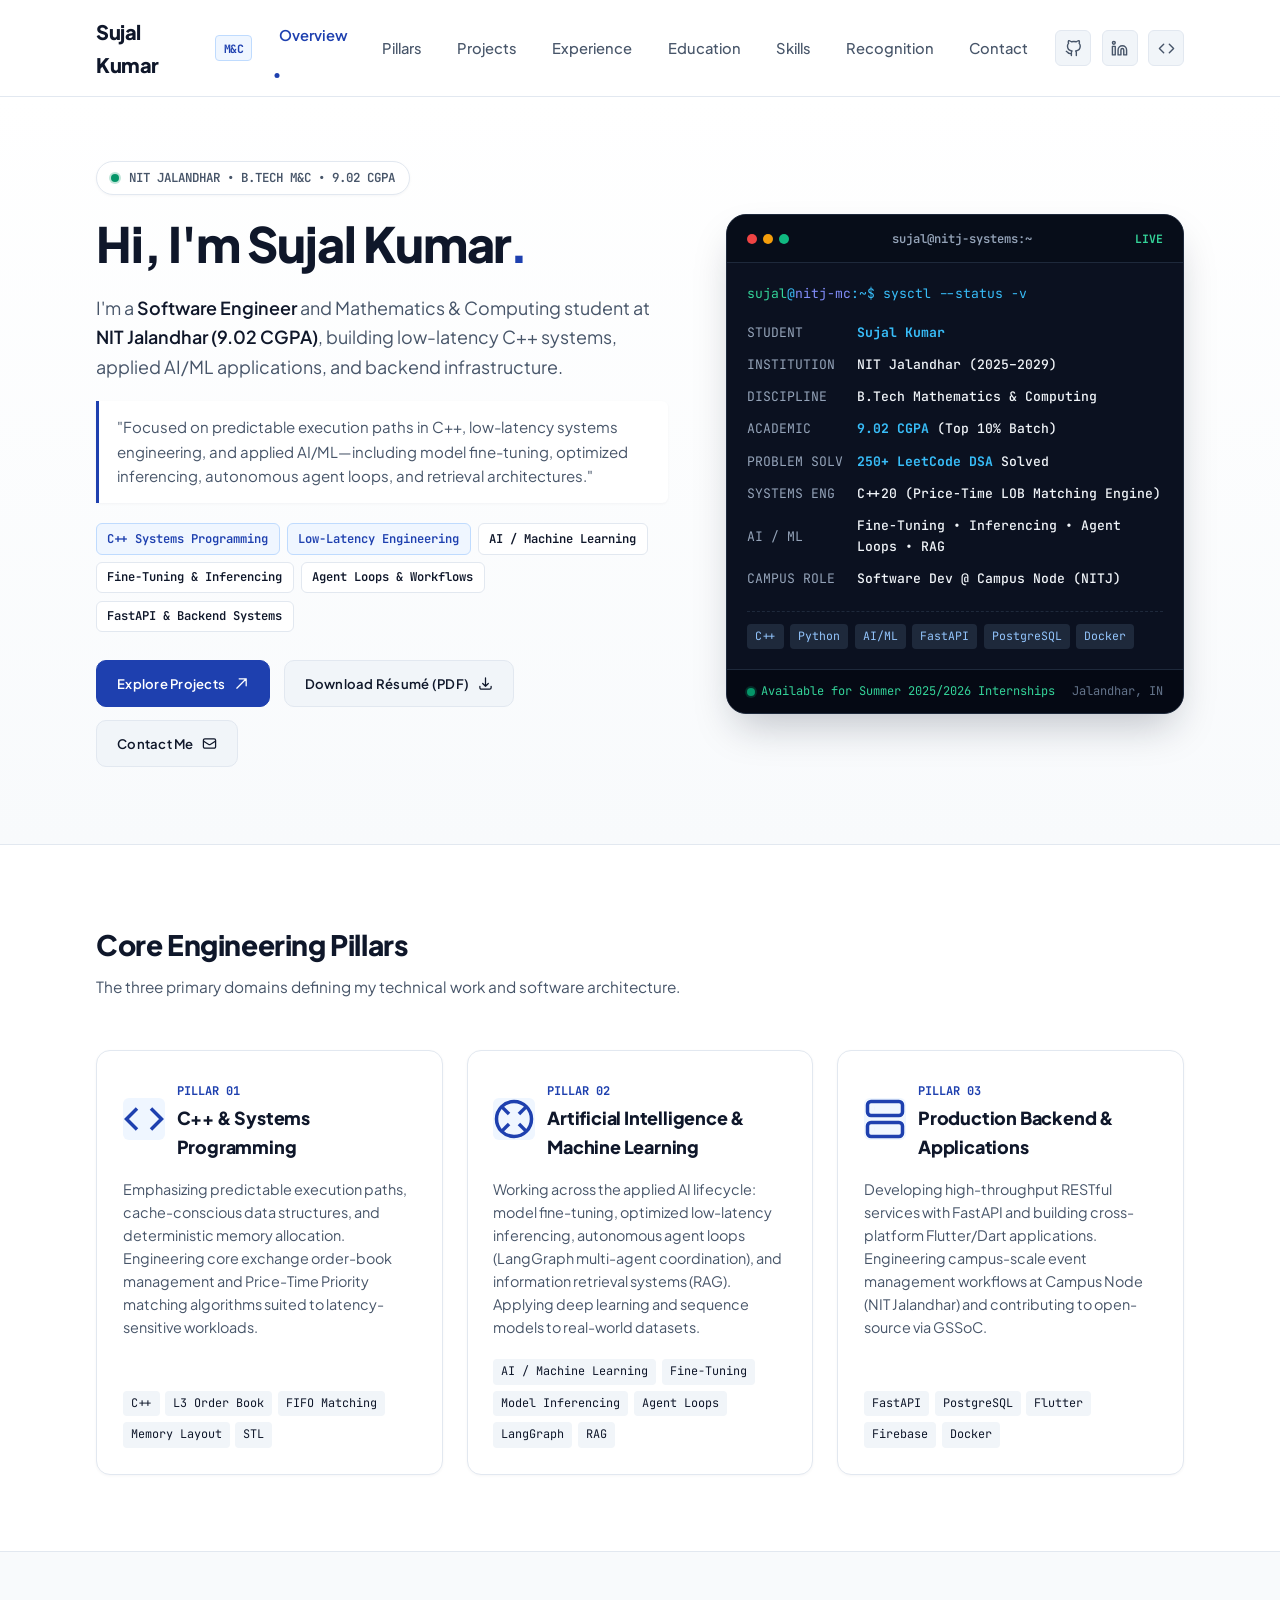
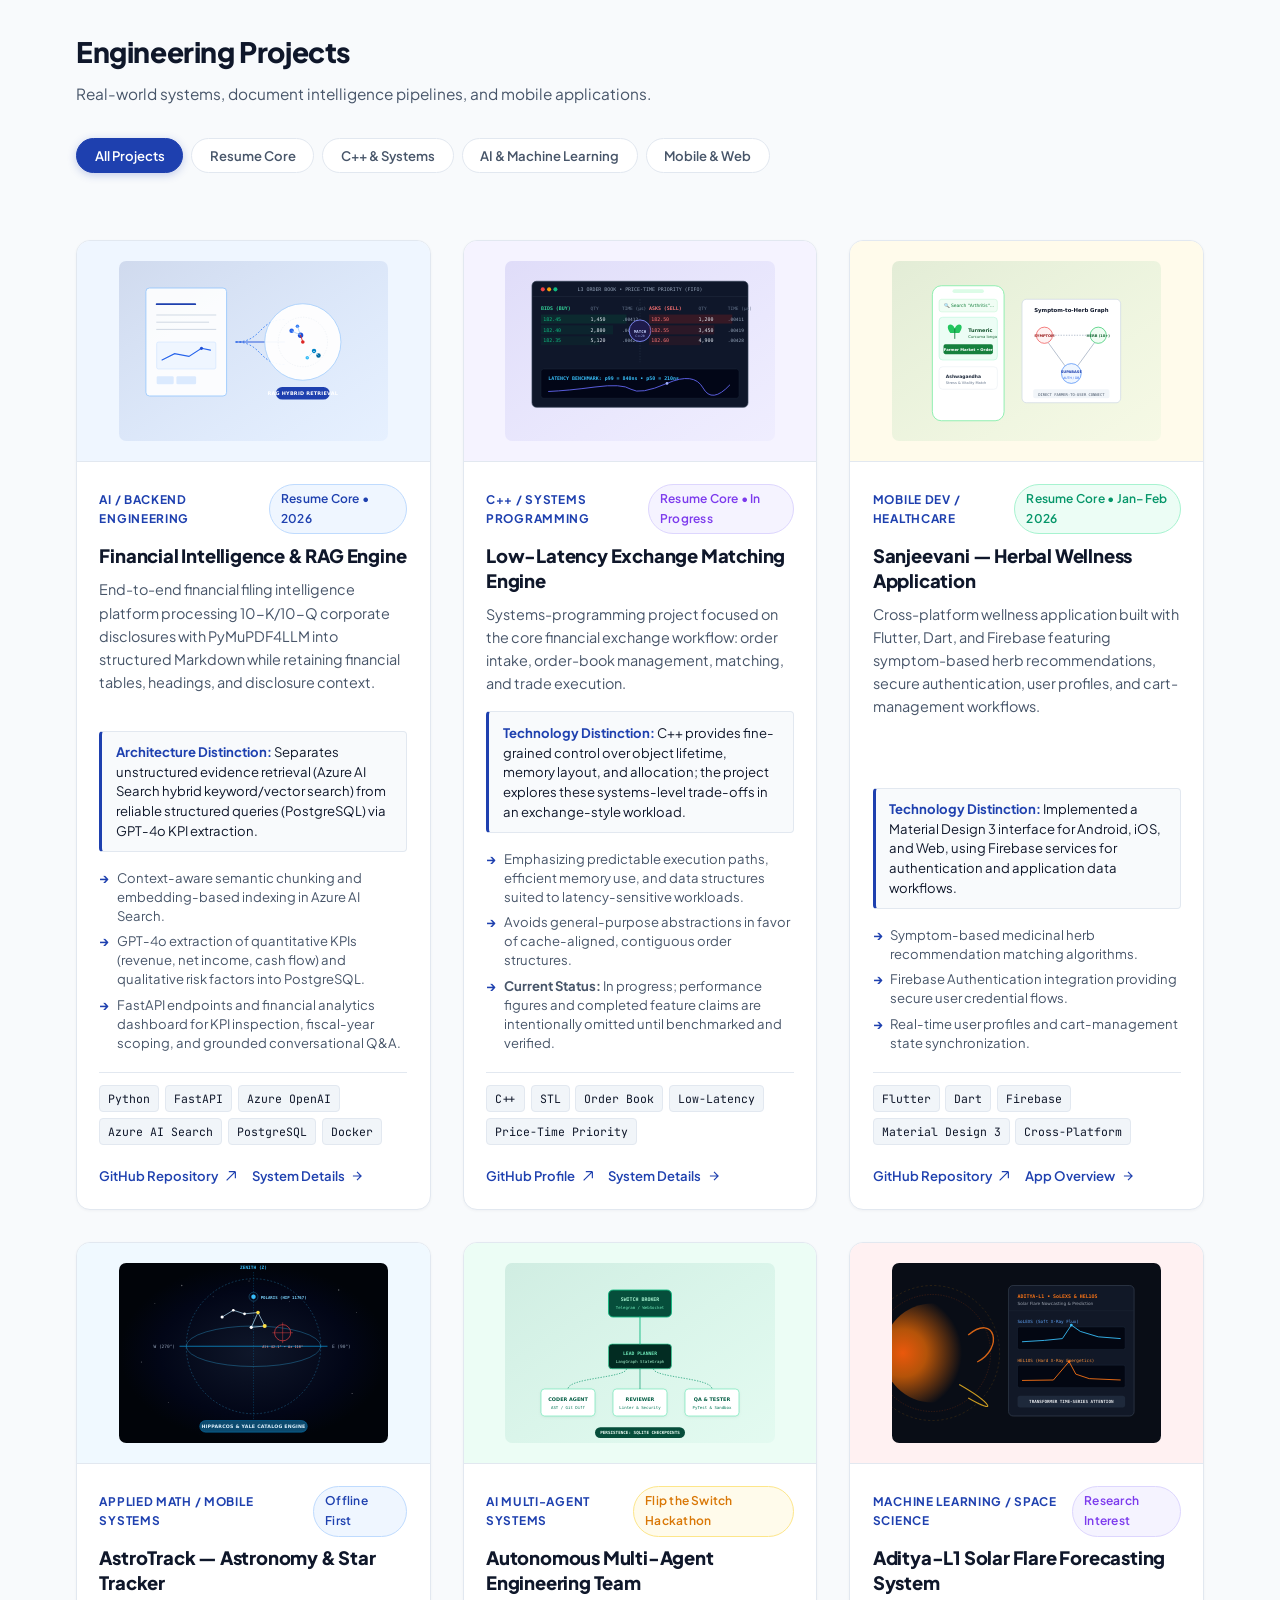
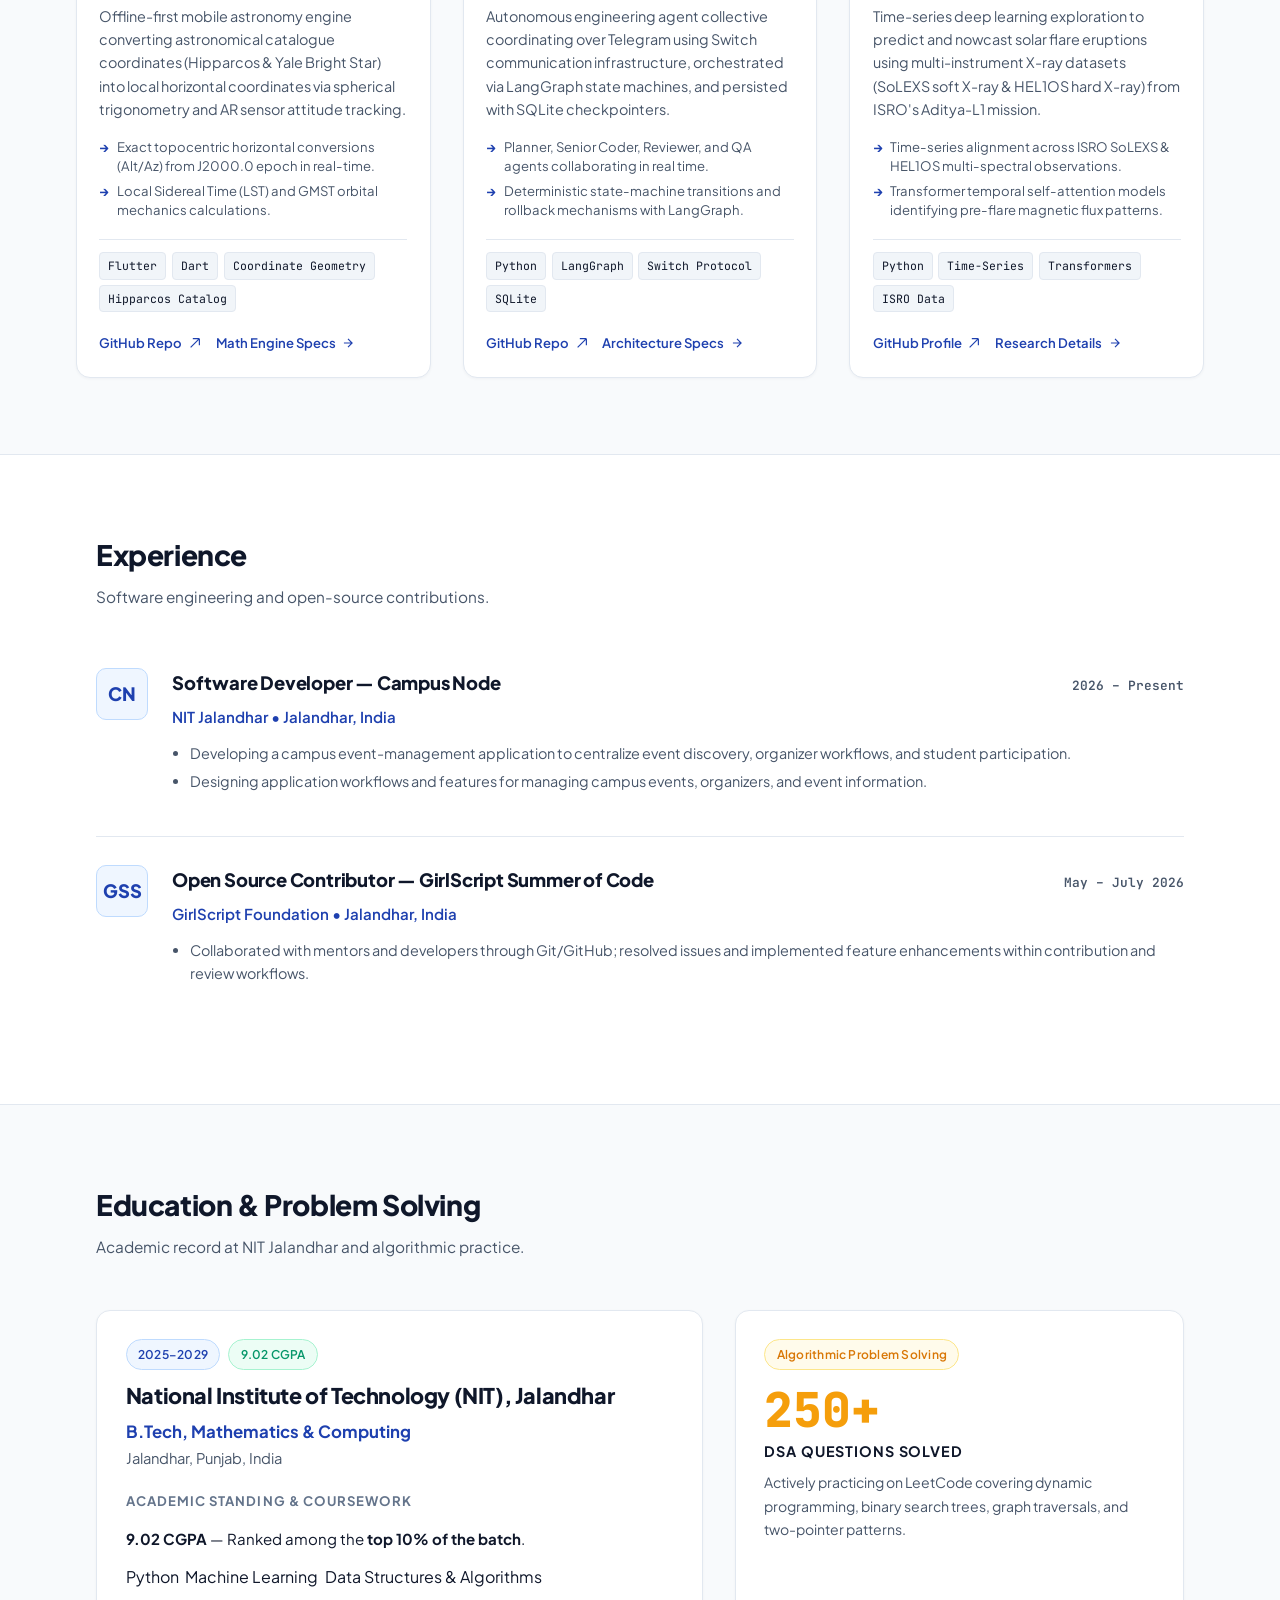
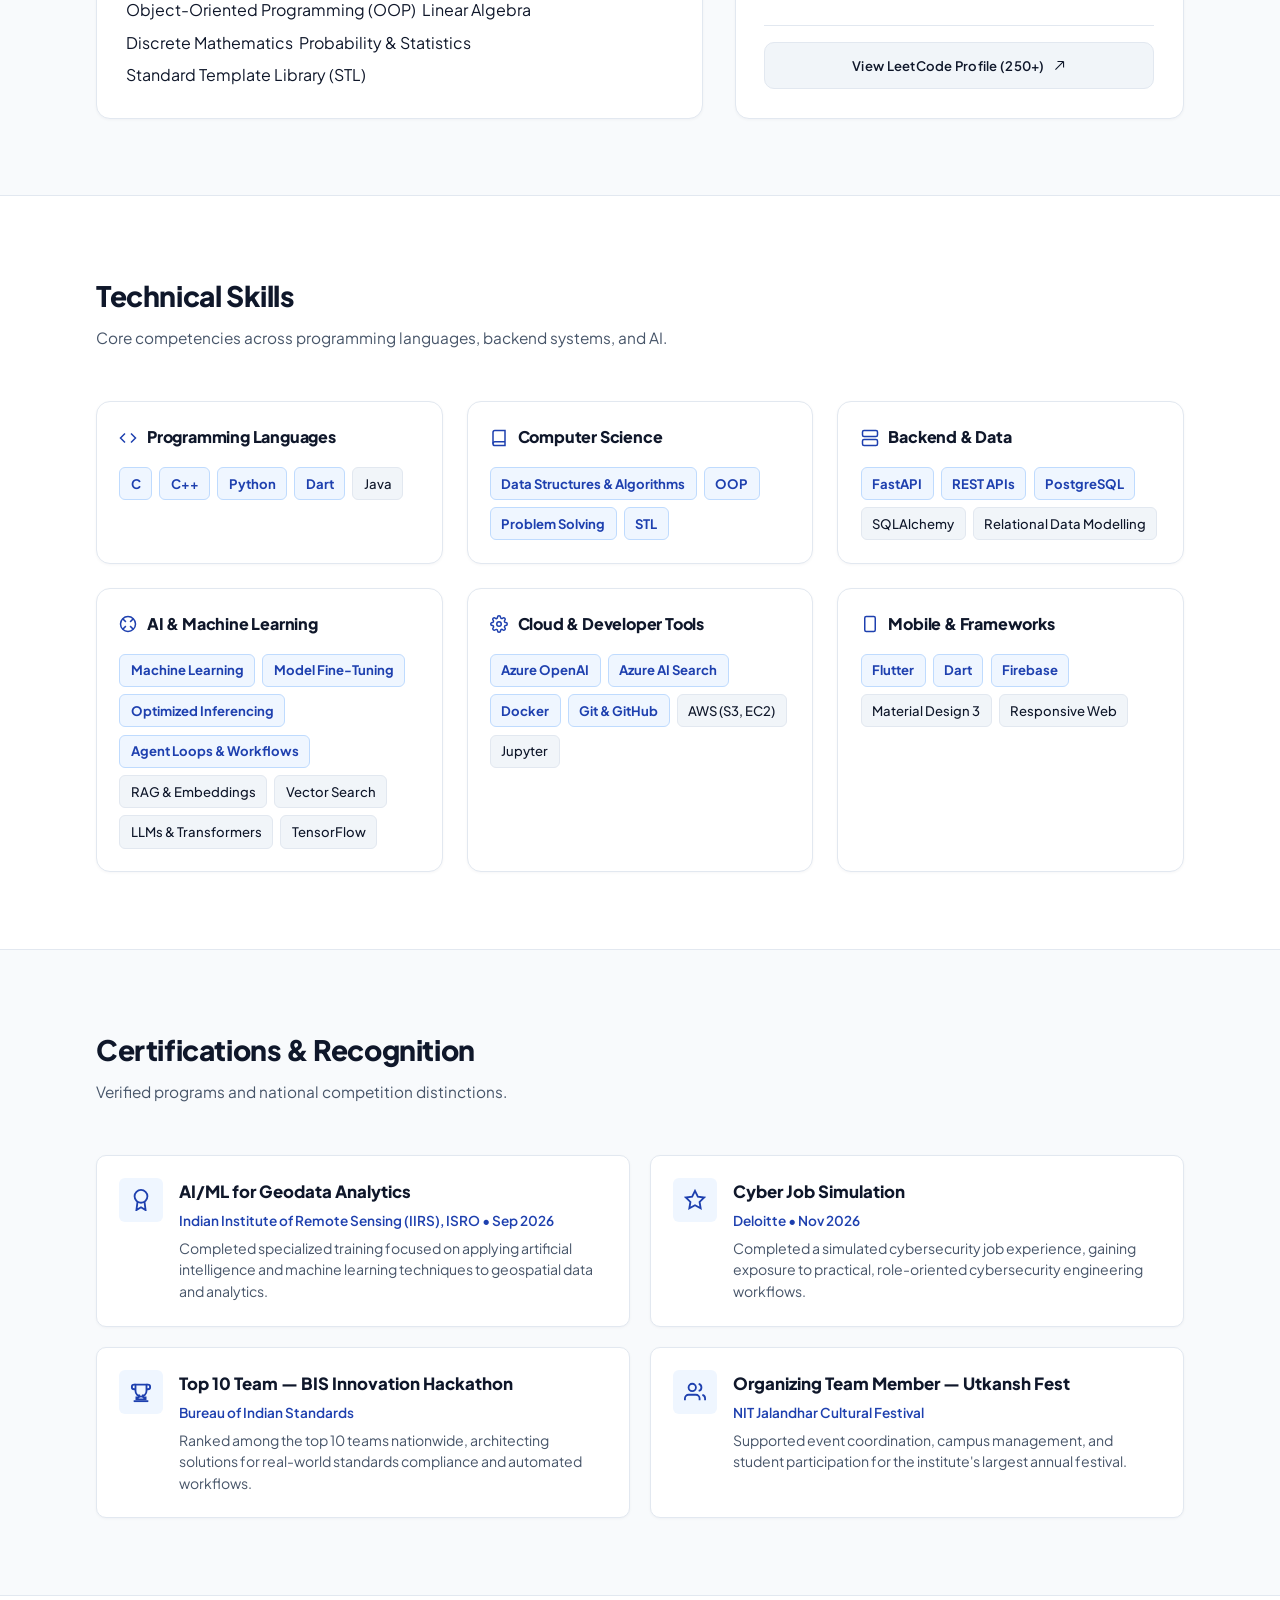
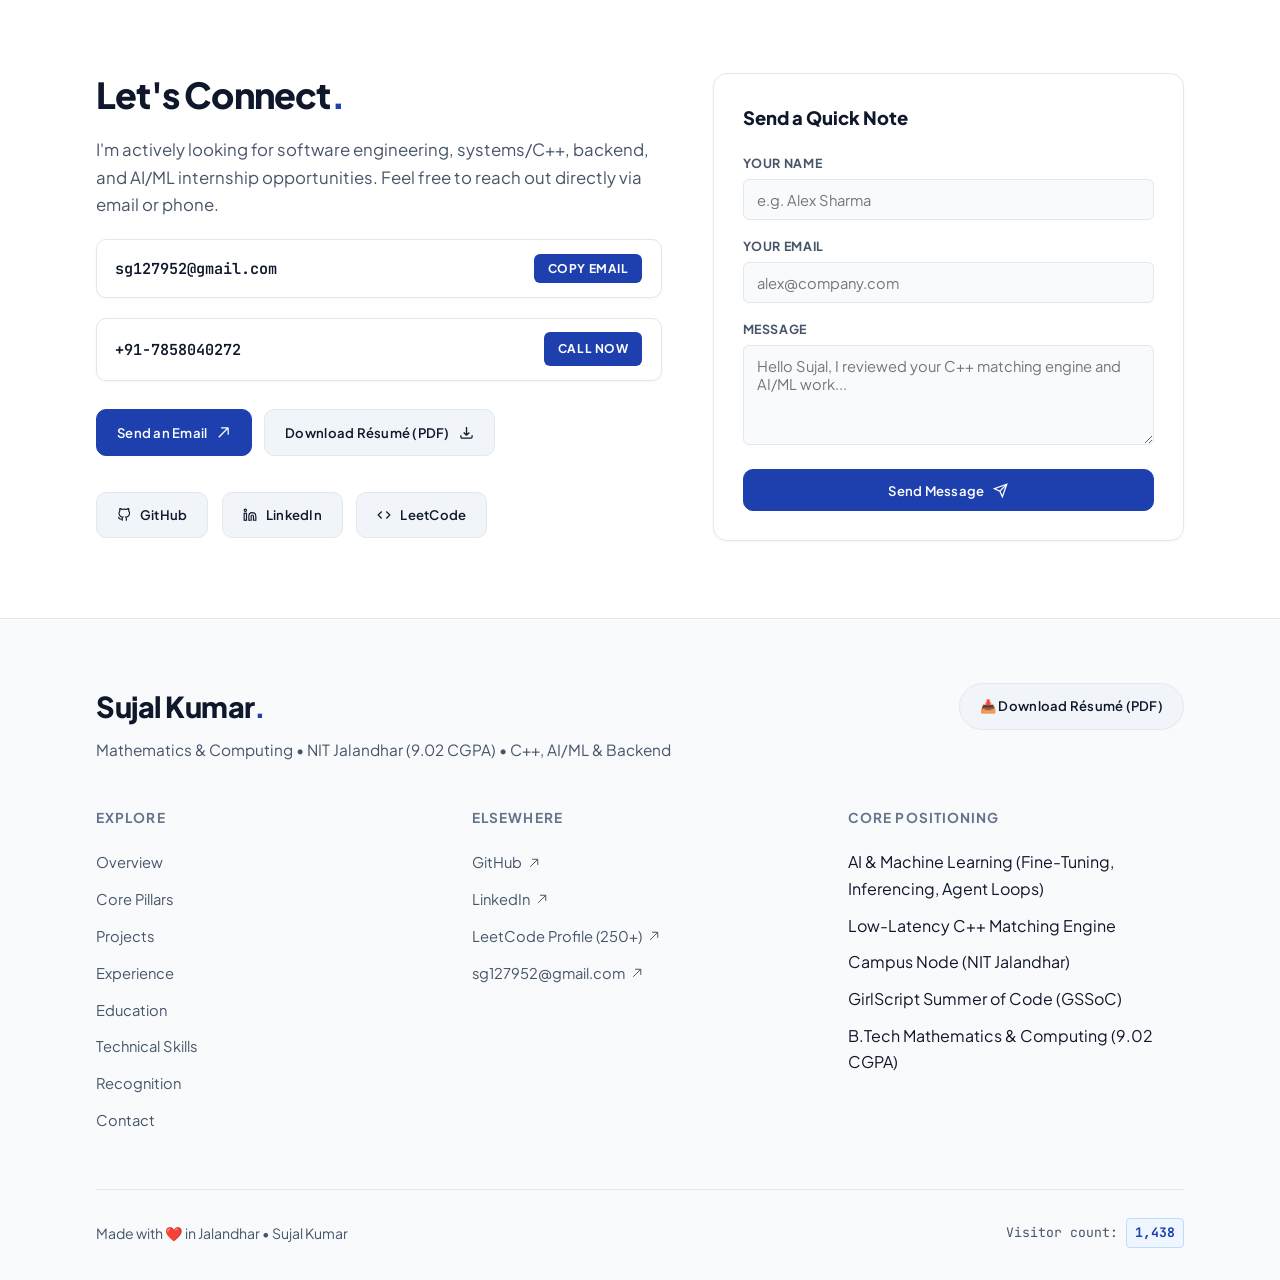
==== index.html @ 3eaeb400 "refactor: broaden AI/ML positioning to emphasize fine-tuning, inferencing, and agent loops" ====
<!DOCTYPE html>
<html lang="en">
<head>
  <meta charset="UTF-8">
  <meta name="viewport" content="width=device-width, initial-scale=1.0, maximum-scale=5.0">
  <title>Sujal Kumar — Software Engineer &amp; Systems Builder</title>
  <meta name="description" content="Sujal Kumar is a Mathematics &amp; Computing undergraduate at NIT Jalandhar (9.02 CGPA, top 10% batch) specializing in C++ Systems Programming, Low-Latency Architecture, and AI/ML (Fine-Tuning, Inferencing, Agent Loops).">
  <link rel="icon" type="image/svg+xml" href="assets/images/avatar.svg">
  
  <!-- OpenGraph -->
  <meta property="og:title" content="Sujal Kumar — Software Engineer &amp; Systems Builder">
  <meta property="og:description" content="Engineering high-performance systems, low-latency matching engines, and applied AI/ML applications. B.Tech M&amp;C at NIT Jalandhar (9.02 CGPA).">
  <meta property="og:type" content="website">
  
  <link rel="stylesheet" href="css/style.css">
</head>
<body>

  <!-- ========================================================================
       SITE HEADER & NAVIGATION (Exclusively Light Mode)
       ======================================================================== -->
  <header class="site-header">
    <div class="wrap site-nav">
      <a href="#home" class="nav-brand" aria-label="Sujal Kumar Home">
        Sujal Kumar<span class="brand-badge">M&amp;C</span>
      </a>

      <nav aria-label="Main Navigation">
        <ul class="nav-links">
          <li><a href="#home" class="active">Overview</a></li>
          <li><a href="#pillars">Pillars</a></li>
          <li><a href="#projects">Projects</a></li>
          <li><a href="#experience">Experience</a></li>
          <li><a href="#education">Education</a></li>
          <li><a href="#skills">Skills</a></li>
          <li><a href="#certifications">Recognition</a></li>
          <li><a href="#contact">Contact</a></li>
        </ul>
      </nav>

      <div class="nav-actions">
        <!-- Social Links -->
        <a href="https://github.com/Sujal01go" target="_blank" rel="noopener noreferrer" class="nav-social-link" title="GitHub Profile" aria-label="GitHub">
          <svg viewBox="0 0 24 24" fill="none" stroke="currentColor" stroke-width="2" stroke-linecap="round" stroke-linejoin="round">
            <path d="M9 19c-5 1.5-5-2.5-7-3m14 6v-3.87a3.37 3.37 0 0 0-.94-2.61c3.14-.35 6.44-1.54 6.44-7A5.44 5.44 0 0 0 20 4.77 5.07 5.07 0 0 0 19.91 1S18.73.65 16 2.48a13.38 13.38 0 0 0-7 0C6.27.65 5.09 1 5.09 1A5.07 5.07 0 0 0 5 4.77a5.44 5.44 0 0 0-1.5 3.78c0 5.42 3.3 6.61 6.44 7A3.37 3.37 0 0 0 9 18.13V22"></path>
          </svg>
        </a>
        <a href="https://www.linkedin.com/in/sujal-gupta-4198b9368/" target="_blank" rel="noopener noreferrer" class="nav-social-link" title="LinkedIn Profile" aria-label="LinkedIn">
          <svg viewBox="0 0 24 24" fill="none" stroke="currentColor" stroke-width="2" stroke-linecap="round" stroke-linejoin="round">
            <path d="M16 8a6 6 0 0 1 6 6v7h-4v-7a2 2 0 0 0-2-2 2 2 0 0 0-2 2v7h-4v-7a6 6 0 0 1 6-6z"></path>
            <rect x="2" y="9" width="4" height="12"></rect>
            <circle cx="4" cy="4" r="2"></circle>
          </svg>
        </a>
        <a href="https://leetcode.com/u/sujal01go/" target="_blank" rel="noopener noreferrer" class="nav-social-link" title="LeetCode Profile (250+ Solved)" aria-label="LeetCode">
          <svg viewBox="0 0 24 24" fill="none" stroke="currentColor" stroke-width="2" stroke-linecap="round" stroke-linejoin="round">
            <polyline points="16 18 22 12 16 6"></polyline>
            <polyline points="8 6 2 12 8 18"></polyline>
          </svg>
        </a>

        <!-- Mobile Menu Toggle Button -->
        <button id="mobileMenuToggle" class="mobile-menu-toggle" aria-label="Open Navigation Menu">
          <svg viewBox="0 0 24 24" fill="none" stroke="currentColor" stroke-width="2" stroke-linecap="round" stroke-linejoin="round">
            <line x1="3" y1="12" x2="21" y2="12"></line>
            <line x1="3" y1="6" x2="21" y2="6"></line>
            <line x1="3" y1="18" x2="21" y2="18"></line>
          </svg>
        </button>
      </div>
    </div>

    <!-- Mobile Drawer -->
    <div id="mobileNav" class="mobile-nav">
      <a href="#home">Overview</a>
      <a href="#pillars">Core Pillars</a>
      <a href="#projects">Projects</a>
      <a href="#experience">Experience</a>
      <a href="#education">Education</a>
      <a href="#skills">Technical Skills</a>
      <a href="#certifications">Recognition</a>
      <a href="#contact">Contact</a>
      <a href="assets/resume/Sujal_Kumar_Resume.pdf" download="Sujal_Kumar_Resume.pdf" style="color: var(--accent); font-weight: 700;">📥 Download Résumé (PDF)</a>
      <a href="assets/resume/resume.html" target="_blank">📄 View Web Résumé</a>
    </div>
  </header>

  <!-- ========================================================================
       HERO SECTION (Original & Distinctive for Sujal Kumar)
       ======================================================================== -->
  <section class="section hero" id="home">
    <div class="wrap hero-grid">
      <!-- Left Column: High-Impact Engineering Introduction -->
      <div class="hero-content">
        <div class="hero-status-bar">
          <span class="status-dot"></span>
          <span class="hero-status-text">NIT JALANDHAR • B.TECH M&amp;C • 9.02 CGPA</span>
        </div>

        <h1 class="hero-headline">
          Hi, I'm Sujal Kumar<span style="color: var(--accent);">.</span>
        </h1>
        
        <p class="hero-lead">
          I'm a <strong>Software Engineer</strong> and Mathematics &amp; Computing student at <strong>NIT Jalandhar (9.02 CGPA)</strong>, building low-latency C++ systems, applied AI/ML applications, and backend infrastructure.
        </p>

        <p class="hero-note">
          "Focused on predictable execution paths in C++, low-latency systems engineering, and applied AI/ML—including model fine-tuning, optimized inferencing, autonomous agent loops, and retrieval architectures."
        </p>

        <!-- Focus Tags -->
        <div class="hero-focus-tags">
          <span class="focus-chip highlight">C++ Systems Programming</span>
          <span class="focus-chip highlight">Low-Latency Engineering</span>
          <span class="focus-chip">AI / Machine Learning</span>
          <span class="focus-chip">Fine-Tuning &amp; Inferencing</span>
          <span class="focus-chip">Agent Loops &amp; Workflows</span>
          <span class="focus-chip">FastAPI &amp; Backend Systems</span>
        </div>

        <!-- Action Buttons -->
        <div class="hero-actions">
          <a href="#projects" class="button button-primary">
            Explore Projects
            <svg xmlns="http://www.w3.org/2000/svg" class="arrow-out" fill="none" viewBox="0 0 24 24" stroke-width="2" stroke="currentColor">
              <path stroke-linecap="round" stroke-linejoin="round" d="m4.5 19.5 15-15m0 0H8.25m11.25 0v11.25"></path>
            </svg>
          </a>
          <a href="assets/resume/Sujal_Kumar_Resume.pdf" download="Sujal_Kumar_Resume.pdf" class="button">
            Download Résumé (PDF)
            <svg xmlns="http://www.w3.org/2000/svg" fill="none" viewBox="0 0 24 24" stroke-width="2" stroke="currentColor">
              <path stroke-linecap="round" stroke-linejoin="round" d="M3 16.5v2.25A2.25 2.25 0 0 0 5.25 21h13.5A2.25 2.25 0 0 0 21 18.75V16.5M16.5 12 12 16.5m0 0L7.5 12m4.5 4.5V3" />
            </svg>
          </a>
          <a href="#contact" class="button">
            Contact Me
            <svg xmlns="http://www.w3.org/2000/svg" fill="none" viewBox="0 0 24 24" stroke-width="2" stroke="currentColor">
              <path stroke-linecap="round" stroke-linejoin="round" d="M21.75 6.75v10.5a2.25 2.25 0 0 1-2.25 2.25h-15a2.25 2.25 0 0 1-2.25-2.25V6.75m19.5 0A2.25 2.25 0 0 0 19.5 4.5h-15a2.25 2.25 0 0 0-2.25 2.25m19.5 0v.243a2.25 2.25 0 0 1-1.07 1.916l-7.5 4.615a2.25 2.25 0 0 1-2.36 0L3.32 8.91a2.25 2.25 0 0 1-1.07-1.916V6.75" />
            </svg>
          </a>
        </div>
      </div>

      <!-- Right Column: Interactive Systems & Architecture Console -->
      <div class="systems-console">
        <div class="console-header">
          <div class="console-window-dots">
            <span class="dot-red"></span>
            <span class="dot-yellow"></span>
            <span class="dot-green"></span>
          </div>
          <span class="console-title">sujal@nitj-systems:~</span>
          <span style="font-size: 0.72rem; color: #34d399; font-weight: 700;">LIVE</span>
        </div>

        <div class="console-body">
          <div class="console-prompt-line">
            <span class="user">sujal</span>@<span class="path">nitj-mc</span>:~$ sysctl --status -v
          </div>

          <table class="console-table">
            <tr>
              <td class="key">STUDENT</td>
              <td class="val"><strong>Sujal Kumar</strong></td>
            </tr>
            <tr>
              <td class="key">INSTITUTION</td>
              <td class="val">NIT Jalandhar (2025–2029)</td>
            </tr>
            <tr>
              <td class="key">DISCIPLINE</td>
              <td class="val">B.Tech Mathematics &amp; Computing</td>
            </tr>
            <tr>
              <td class="key">ACADEMIC</td>
              <td class="val"><strong>9.02 CGPA</strong> (Top 10% Batch)</td>
            </tr>
            <tr>
              <td class="key">PROBLEM SOLV</td>
              <td class="val"><strong>250+ LeetCode DSA</strong> Solved</td>
            </tr>
            <tr>
              <td class="key">SYSTEMS ENG</td>
              <td class="val">C++20 (Price-Time LOB Matching Engine)</td>
            </tr>
            <tr>
              <td class="key">AI / ML</td>
              <td class="val">Fine-Tuning • Inferencing • Agent Loops • RAG</td>
            </tr>
            <tr>
              <td class="key">CAMPUS ROLE</td>
              <td class="val">Software Dev @ Campus Node (NITJ)</td>
            </tr>
          </table>

          <div class="console-pills-row">
            <span class="console-pill">C++</span>
            <span class="console-pill">Python</span>
            <span class="console-pill">AI/ML</span>
            <span class="console-pill">FastAPI</span>
            <span class="console-pill">PostgreSQL</span>
            <span class="console-pill">Docker</span>
          </div>
        </div>

        <div class="console-telemetry-bar">
          <span class="active-node">
            <span class="status-dot"></span> Available for Summer 2025/2026 Internships
          </span>
          <span>Jalandhar, IN</span>
        </div>
      </div>
    </div>
  </section>

  <!-- ========================================================================
       THREE CORE PILLARS SECTION (Distinctive Engineering Architecture)
       ======================================================================== -->
  <section class="section" id="pillars">
    <div class="wrap">
      <div class="section-header">
        <div>
          <h2 class="section-title">Core Engineering Pillars</h2>
          <p class="section-subtitle">The three primary domains defining my technical work and software architecture.</p>
        </div>
      </div>

      <div class="pillars-grid">
        
        <!-- Pillar 1: Systems & C++ -->
        <div class="pillar-card">
          <div class="pillar-header">
            <div class="pillar-icon-box">
              <svg viewBox="0 0 24 24" fill="none" stroke="currentColor" stroke-width="2"><polyline points="16 18 22 12 16 6"></polyline><polyline points="8 6 2 12 8 18"></polyline></svg>
            </div>
            <div>
              <span class="pillar-num">PILLAR 01</span>
              <h3 class="pillar-title">C++ &amp; Systems Programming</h3>
            </div>
          </div>
          <p class="pillar-desc">
            Emphasizing predictable execution paths, cache-conscious data structures, and deterministic memory allocation. Engineering core exchange order-book management and Price-Time Priority matching algorithms suited to latency-sensitive workloads.
          </p>
          <div class="pillar-tags">
            <span class="pillar-tag">C++</span>
            <span class="pillar-tag">L3 Order Book</span>
            <span class="pillar-tag">FIFO Matching</span>
            <span class="pillar-tag">Memory Layout</span>
            <span class="pillar-tag">STL</span>
          </div>
        </div>

        <!-- Pillar 2: AI & Machine Learning -->
        <div class="pillar-card">
          <div class="pillar-header">
            <div class="pillar-icon-box">
              <svg viewBox="0 0 24 24" fill="none" stroke="currentColor" stroke-width="2"><circle cx="12" cy="12" r="10"></circle><path d="m4.93 4.93 4.24 4.24"></path><path d="m14.83 9.17 4.24-4.24"></path><path d="m14.83 14.83 4.24 4.24"></path><path d="m9.17 14.83-4.24 4.24"></path></svg>
            </div>
            <div>
              <span class="pillar-num">PILLAR 02</span>
              <h3 class="pillar-title">Artificial Intelligence &amp; Machine Learning</h3>
            </div>
          </div>
          <p class="pillar-desc">
            Working across the applied AI lifecycle: model fine-tuning, optimized low-latency inferencing, autonomous agent loops (LangGraph multi-agent coordination), and information retrieval systems (RAG). Applying deep learning and sequence models to real-world datasets.
          </p>
          <div class="pillar-tags">
            <span class="pillar-tag">AI / Machine Learning</span>
            <span class="pillar-tag">Fine-Tuning</span>
            <span class="pillar-tag">Model Inferencing</span>
            <span class="pillar-tag">Agent Loops</span>
            <span class="pillar-tag">LangGraph</span>
            <span class="pillar-tag">RAG</span>
          </div>
        </div>

        <!-- Pillar 3: Backend & Full Stack -->
        <div class="pillar-card">
          <div class="pillar-header">
            <div class="pillar-icon-box">
              <svg viewBox="0 0 24 24" fill="none" stroke="currentColor" stroke-width="2"><rect x="2" y="2" width="20" height="8" rx="2" ry="2"></rect><rect x="2" y="14" width="20" height="8" rx="2" ry="2"></rect><line x1="6" y1="6" x2="6.01" y2="6"></line><line x1="6" y1="18" x2="6.01" y2="18"></line></svg>
            </div>
            <div>
              <span class="pillar-num">PILLAR 03</span>
              <h3 class="pillar-title">Production Backend &amp; Applications</h3>
            </div>
          </div>
          <p class="pillar-desc">
            Developing high-throughput RESTful services with FastAPI and building cross-platform Flutter/Dart applications. Engineering campus-scale event management workflows at Campus Node (NIT Jalandhar) and contributing to open-source via GSSoC.
          </p>
          <div class="pillar-tags">
            <span class="pillar-tag">FastAPI</span>
            <span class="pillar-tag">PostgreSQL</span>
            <span class="pillar-tag">Flutter</span>
            <span class="pillar-tag">Firebase</span>
            <span class="pillar-tag">Docker</span>
          </div>
        </div>

      </div>
    </div>
  </section>

  <!-- ========================================================================
       PROJECTS SECTION (With Architecture Distinctions)
       ======================================================================== -->
  <section class="section section-soft" id="projects">
    <div class="wrap-wide">
      <div class="section-header">
        <div>
          <h2 class="section-title">Engineering Projects</h2>
          <p class="section-subtitle">Real-world systems, document intelligence pipelines, and mobile applications.</p>
        </div>

        <!-- Filter Tabs -->
        <div class="project-filters">
          <button class="filter-btn active" data-filter="all">All Projects</button>
          <button class="filter-btn" data-filter="resume">Resume Core</button>
          <button class="filter-btn" data-filter="systems">C++ &amp; Systems</button>
          <button class="filter-btn" data-filter="ai">AI &amp; Machine Learning</button>
          <button class="filter-btn" data-filter="mobile">Mobile &amp; Web</button>
        </div>
      </div>

      <div class="project-grid">
        
        <!-- PROJECT 01: Financial Intelligence & RAG Engine -->
        <article class="project-tile" data-category="resume ai">
          <a href="#" class="project-cover-link" data-project-trigger="investintel" aria-label="View Financial Intelligence & RAG Engine">
            <div class="project-cover blue">
              <img src="assets/images/project-investintel.svg" alt="Financial Intelligence & RAG Engine Architecture">
            </div>
          </a>
          <div class="project-copy">
            <div class="project-meta-top">
              <span class="project-category">AI / Backend Engineering</span>
              <span class="badge badge-blue">Resume Core • 2026</span>
            </div>
            <h3 class="project-title">
              <a href="#" data-project-trigger="investintel">Financial Intelligence &amp; RAG Engine</a>
            </h3>
            <p class="project-desc">
              End-to-end financial filing intelligence platform processing 10-K/10-Q corporate disclosures with PyMuPDF4LLM into structured Markdown while retaining financial tables, headings, and disclosure context.
            </p>

            <!-- Distinctive Architecture Box -->
            <div class="arch-distinction-box">
              <strong>Architecture Distinction:</strong> Separates unstructured evidence retrieval (Azure AI Search hybrid keyword/vector search) from reliable structured queries (PostgreSQL) via GPT-4o KPI extraction.
            </div>

            <ul class="project-highlights">
              <li>Context-aware semantic chunking and embedding-based indexing in Azure AI Search.</li>
              <li>GPT-4o extraction of quantitative KPIs (revenue, net income, cash flow) and qualitative risk factors into PostgreSQL.</li>
              <li>FastAPI endpoints and financial analytics dashboard for KPI inspection, fiscal-year scoping, and grounded conversational Q&amp;A.</li>
            </ul>
            <div class="project-tech-stack">
              <span class="tech-tag">Python</span>
              <span class="tech-tag">FastAPI</span>
              <span class="tech-tag">Azure OpenAI</span>
              <span class="tech-tag">Azure AI Search</span>
              <span class="tech-tag">PostgreSQL</span>
              <span class="tech-tag">Docker</span>
            </div>
            <div class="project-links">
              <a href="https://github.com/Sujal01go/AI-Invester-intelligence-platform" target="_blank" rel="noopener noreferrer" class="project-link-btn">
                GitHub Repository
                <svg viewBox="0 0 24 24" fill="none" stroke="currentColor" stroke-width="2"><path d="m4.5 19.5 15-15m0 0H8.25m11.25 0v11.25"></path></svg>
              </a>
              <a href="#" data-project-trigger="investintel" class="project-link-btn">
                System Details
                <svg viewBox="0 0 24 24" fill="none" stroke="currentColor" stroke-width="2"><path d="M5 12h14m-7-7 7 7-7 7"></path></svg>
              </a>
            </div>
          </div>
        </article>

        <!-- PROJECT 02: Low-Latency Exchange Matching Engine -->
        <article class="project-tile" data-category="resume systems">
          <a href="#" class="project-cover-link" data-project-trigger="matching_engine" aria-label="View Matching Engine">
            <div class="project-cover lavender">
              <img src="assets/images/project-matching-engine.svg" alt="Exchange Matching Engine L3 Order Book">
            </div>
          </a>
          <div class="project-copy">
            <div class="project-meta-top">
              <span class="project-category">C++ / Systems Programming</span>
              <span class="badge badge-purple">Resume Core • In Progress</span>
            </div>
            <h3 class="project-title">
              <a href="#" data-project-trigger="matching_engine">Low-Latency Exchange Matching Engine</a>
            </h3>
            <p class="project-desc">
              Systems-programming project focused on the core financial exchange workflow: order intake, order-book management, matching, and trade execution.
            </p>

            <!-- Distinctive Architecture Box -->
            <div class="arch-distinction-box">
              <strong>Technology Distinction:</strong> C++ provides fine-grained control over object lifetime, memory layout, and allocation; the project explores these systems-level trade-offs in an exchange-style workload.
            </div>

            <ul class="project-highlights">
              <li>Emphasizing predictable execution paths, efficient memory use, and data structures suited to latency-sensitive workloads.</li>
              <li>Avoids general-purpose abstractions in favor of cache-aligned, contiguous order structures.</li>
              <li><strong>Current Status:</strong> In progress; performance figures and completed feature claims are intentionally omitted until benchmarked and verified.</li>
            </ul>
            <div class="project-tech-stack">
              <span class="tech-tag">C++</span>
              <span class="tech-tag">STL</span>
              <span class="tech-tag">Order Book</span>
              <span class="tech-tag">Low-Latency</span>
              <span class="tech-tag">Price-Time Priority</span>
            </div>
            <div class="project-links">
              <a href="https://github.com/Sujal01go" target="_blank" rel="noopener noreferrer" class="project-link-btn">
                GitHub Profile
                <svg viewBox="0 0 24 24" fill="none" stroke="currentColor" stroke-width="2"><path d="m4.5 19.5 15-15m0 0H8.25m11.25 0v11.25"></path></svg>
              </a>
              <a href="#" data-project-trigger="matching_engine" class="project-link-btn">
                System Details
                <svg viewBox="0 0 24 24" fill="none" stroke="currentColor" stroke-width="2"><path d="M5 12h14m-7-7 7 7-7 7"></path></svg>
              </a>
            </div>
          </div>
        </article>

        <!-- PROJECT 03: Sanjeevani Herbal Wellness Application -->
        <article class="project-tile" data-category="resume mobile">
          <a href="#" class="project-cover-link" data-project-trigger="sanjeevani" aria-label="View Sanjeevani">
            <div class="project-cover sand">
              <img src="assets/images/project-sanjeevani.svg" alt="Sanjeevani Herbal Wellness Platform">
            </div>
          </a>
          <div class="project-copy">
            <div class="project-meta-top">
              <span class="project-category">Mobile Dev / Healthcare</span>
              <span class="badge badge-green">Resume Core • Jan–Feb 2026</span>
            </div>
            <h3 class="project-title">
              <a href="#" data-project-trigger="sanjeevani">Sanjeevani — Herbal Wellness Application</a>
            </h3>
            <p class="project-desc">
              Cross-platform wellness application built with Flutter, Dart, and Firebase featuring symptom-based herb recommendations, secure authentication, user profiles, and cart-management workflows.
            </p>

            <!-- Distinctive Architecture Box -->
            <div class="arch-distinction-box">
              <strong>Technology Distinction:</strong> Implemented a Material Design 3 interface for Android, iOS, and Web, using Firebase services for authentication and application data workflows.
            </div>

            <ul class="project-highlights">
              <li>Symptom-based medicinal herb recommendation matching algorithms.</li>
              <li>Firebase Authentication integration providing secure user credential flows.</li>
              <li>Real-time user profiles and cart-management state synchronization.</li>
            </ul>
            <div class="project-tech-stack">
              <span class="tech-tag">Flutter</span>
              <span class="tech-tag">Dart</span>
              <span class="tech-tag">Firebase</span>
              <span class="tech-tag">Material Design 3</span>
              <span class="tech-tag">Cross-Platform</span>
            </div>
            <div class="project-links">
              <a href="https://github.com/Sujal01go/sanjeevani" target="_blank" rel="noopener noreferrer" class="project-link-btn">
                GitHub Repository
                <svg viewBox="0 0 24 24" fill="none" stroke="currentColor" stroke-width="2"><path d="m4.5 19.5 15-15m0 0H8.25m11.25 0v11.25"></path></svg>
              </a>
              <a href="#" data-project-trigger="sanjeevani" class="project-link-btn">
                App Overview
                <svg viewBox="0 0 24 24" fill="none" stroke="currentColor" stroke-width="2"><path d="M5 12h14m-7-7 7 7-7 7"></path></svg>
              </a>
            </div>
          </div>
        </article>

        <!-- PROJECT 04: AstroTrack Astronomy Engine -->
        <article class="project-tile" data-category="systems mobile">
          <a href="#" class="project-cover-link" data-project-trigger="astrotrack" aria-label="View AstroTrack">
            <div class="project-cover sky">
              <img src="assets/images/project-astrotrack.svg" alt="AstroTrack Coordinate Geometry Engine">
            </div>
          </a>
          <div class="project-copy">
            <div class="project-meta-top">
              <span class="project-category">Applied Math / Mobile Systems</span>
              <span class="badge badge-blue">Offline First</span>
            </div>
            <h3 class="project-title">
              <a href="#" data-project-trigger="astrotrack">AstroTrack — Astronomy &amp; Star Tracker</a>
            </h3>
            <p class="project-desc">
              Offline-first mobile astronomy engine converting astronomical catalogue coordinates (Hipparcos &amp; Yale Bright Star) into local horizontal coordinates via spherical trigonometry and AR sensor attitude tracking.
            </p>
            <ul class="project-highlights">
              <li>Exact topocentric horizontal conversions (Alt/Az) from J2000.0 epoch in real-time.</li>
              <li>Local Sidereal Time (LST) and GMST orbital mechanics calculations.</li>
            </ul>
            <div class="project-tech-stack">
              <span class="tech-tag">Flutter</span>
              <span class="tech-tag">Dart</span>
              <span class="tech-tag">Coordinate Geometry</span>
              <span class="tech-tag">Hipparcos Catalog</span>
            </div>
            <div class="project-links">
              <a href="https://github.com/Sujal01go/star-tracker" target="_blank" rel="noopener noreferrer" class="project-link-btn">
                GitHub Repo
                <svg viewBox="0 0 24 24" fill="none" stroke="currentColor" stroke-width="2"><path d="m4.5 19.5 15-15m0 0H8.25m11.25 0v11.25"></path></svg>
              </a>
              <a href="#" data-project-trigger="astrotrack" class="project-link-btn">
                Math Engine Specs
                <svg viewBox="0 0 24 24" fill="none" stroke="currentColor" stroke-width="2"><path d="M5 12h14m-7-7 7 7-7 7"></path></svg>
              </a>
            </div>
          </div>
        </article>

        <!-- PROJECT 05: Multi-Agent Team -->
        <article class="project-tile" data-category="ai">
          <a href="#" class="project-cover-link" data-project-trigger="multiagent" aria-label="View Multi-Agent Team">
            <div class="project-cover mint">
              <img src="assets/images/project-multiagent.svg" alt="Multi-Agent Autonomous Engineering Team">
            </div>
          </a>
          <div class="project-copy">
            <div class="project-meta-top">
              <span class="project-category">AI Multi-Agent Systems</span>
              <span class="badge badge-amber">Flip the Switch Hackathon</span>
            </div>
            <h3 class="project-title">
              <a href="#" data-project-trigger="multiagent">Autonomous Multi-Agent Engineering Team</a>
            </h3>
            <p class="project-desc">
              Autonomous engineering agent collective coordinating over Telegram using Switch communication infrastructure, orchestrated via LangGraph state machines, and persisted with SQLite checkpointers.
            </p>
            <ul class="project-highlights">
              <li>Planner, Senior Coder, Reviewer, and QA agents collaborating in real time.</li>
              <li>Deterministic state-machine transitions and rollback mechanisms with LangGraph.</li>
            </ul>
            <div class="project-tech-stack">
              <span class="tech-tag">Python</span>
              <span class="tech-tag">LangGraph</span>
              <span class="tech-tag">Switch Protocol</span>
              <span class="tech-tag">SQLite</span>
            </div>
            <div class="project-links">
              <a href="https://github.com/Sujal01go/switch-hackathon" target="_blank" rel="noopener noreferrer" class="project-link-btn">
                GitHub Repo
                <svg viewBox="0 0 24 24" fill="none" stroke="currentColor" stroke-width="2"><path d="m4.5 19.5 15-15m0 0H8.25m11.25 0v11.25"></path></svg>
              </a>
              <a href="#" data-project-trigger="multiagent" class="project-link-btn">
                Architecture Specs
                <svg viewBox="0 0 24 24" fill="none" stroke="currentColor" stroke-width="2"><path d="M5 12h14m-7-7 7 7-7 7"></path></svg>
              </a>
            </div>
          </div>
        </article>

        <!-- PROJECT 06: Aditya-L1 ML -->
        <article class="project-tile" data-category="ai">
          <a href="#" class="project-cover-link" data-project-trigger="aditya" aria-label="View Aditya-L1 ML">
            <div class="project-cover rose">
              <img src="assets/images/project-aditya.svg" alt="Aditya-L1 Solar Flare Forecasting System">
            </div>
          </a>
          <div class="project-copy">
            <div class="project-meta-top">
              <span class="project-category">Machine Learning / Space Science</span>
              <span class="badge badge-purple">Research Interest</span>
            </div>
            <h3 class="project-title">
              <a href="#" data-project-trigger="aditya">Aditya-L1 Solar Flare Forecasting System</a>
            </h3>
            <p class="project-desc">
              Time-series deep learning exploration to predict and nowcast solar flare eruptions using multi-instrument X-ray datasets (SoLEXS soft X-ray &amp; HEL1OS hard X-ray) from ISRO's Aditya-L1 mission.
            </p>
            <ul class="project-highlights">
              <li>Time-series alignment across ISRO SoLEXS &amp; HEL1OS multi-spectral observations.</li>
              <li>Transformer temporal self-attention models identifying pre-flare magnetic flux patterns.</li>
            </ul>
            <div class="project-tech-stack">
              <span class="tech-tag">Python</span>
              <span class="tech-tag">Time-Series</span>
              <span class="tech-tag">Transformers</span>
              <span class="tech-tag">ISRO Data</span>
            </div>
            <div class="project-links">
              <a href="https://github.com/Sujal01go" target="_blank" rel="noopener noreferrer" class="project-link-btn">
                GitHub Profile
                <svg viewBox="0 0 24 24" fill="none" stroke="currentColor" stroke-width="2"><path d="m4.5 19.5 15-15m0 0H8.25m11.25 0v11.25"></path></svg>
              </a>
              <a href="#" data-project-trigger="aditya" class="project-link-btn">
                Research Details
                <svg viewBox="0 0 24 24" fill="none" stroke="currentColor" stroke-width="2"><path d="M5 12h14m-7-7 7 7-7 7"></path></svg>
              </a>
            </div>
          </div>
        </article>

      </div>
    </div>
  </section>

  <!-- ========================================================================
       EXPERIENCE SECTION (Campus Node & GSSoC)
       ======================================================================== -->
  <section class="section" id="experience">
    <div class="wrap">
      <div class="section-header">
        <div>
          <h2 class="section-title">Experience</h2>
          <p class="section-subtitle">Software engineering and open-source contributions.</p>
        </div>
      </div>

      <div class="experience-list">

        <!-- Exp 1: Campus Node -->
        <article class="experience-row">
          <div class="org-avatar">CN</div>
          <div class="experience-copy">
            <div class="exp-header-line">
              <h3 class="exp-title">Software Developer — Campus Node</h3>
              <span class="exp-time">2026 – Present</span>
            </div>
            <div class="exp-org">NIT Jalandhar • Jalandhar, India</div>
            <ul class="exp-bullets">
              <li>Developing a campus event-management application to centralize event discovery, organizer workflows, and student participation.</li>
              <li>Designing application workflows and features for managing campus events, organizers, and event information.</li>
            </ul>
          </div>
        </article>

        <!-- Exp 2: GirlScript Summer of Code -->
        <article class="experience-row">
          <div class="org-avatar">GSS</div>
          <div class="experience-copy">
            <div class="exp-header-line">
              <h3 class="exp-title">Open Source Contributor — GirlScript Summer of Code</h3>
              <span class="exp-time">May – July 2026</span>
            </div>
            <div class="exp-org">GirlScript Foundation • Jalandhar, India</div>
            <ul class="exp-bullets">
              <li>Collaborated with mentors and developers through Git/GitHub; resolved issues and implemented feature enhancements within contribution and review workflows.</li>
            </ul>
          </div>
        </article>

      </div>
    </div>
  </section>

  <!-- ========================================================================
       EDUCATION & PROBLEM SOLVING SECTION
       ======================================================================== -->
  <section class="section section-soft" id="education">
    <div class="wrap">
      <div class="section-header">
        <div>
          <h2 class="section-title">Education &amp; Problem Solving</h2>
          <p class="section-subtitle">Academic record at NIT Jalandhar and algorithmic practice.</p>
        </div>
      </div>

      <div class="academics-grid">
        
        <!-- Academic Credentials Card -->
        <div class="academic-card">
          <div>
            <div style="display: flex; gap: 0.5rem; align-items: center; margin-bottom: 0.5rem;">
              <span class="badge badge-blue">2025–2029</span>
              <span class="badge badge-green">9.02 CGPA</span>
            </div>
            <h3 class="academic-degree" style="margin-top: 0.5rem;">National Institute of Technology (NIT), Jalandhar</h3>
            <p class="academic-dept">B.Tech, Mathematics &amp; Computing</p>
            <p class="academic-inst">Jalandhar, Punjab, India</p>
          </div>

          <div class="academic-highlights">
            <h4>Academic Standing &amp; Coursework</h4>
            <p style="font-size: 0.94rem; color: var(--text); margin-bottom: 0.75rem;">
              <strong>9.02 CGPA</strong> — Ranked among the <strong>top 10% of the batch</strong>.
            </p>
            <div class="coursework-tags">
              <span class="tag-pill">Python</span>
              <span class="tag-pill">Machine Learning</span>
              <span class="tag-pill">Data Structures &amp; Algorithms</span>
              <span class="tag-pill">Object-Oriented Programming (OOP)</span>
              <span class="tag-pill">Linear Algebra</span>
              <span class="tag-pill">Discrete Mathematics</span>
              <span class="tag-pill">Probability &amp; Statistics</span>
              <span class="tag-pill">Standard Template Library (STL)</span>
            </div>
          </div>
        </div>

        <!-- Problem Solving & LeetCode Widget -->
        <div class="academic-card" style="justify-content: space-between;">
          <div>
            <span class="badge badge-amber">Algorithmic Problem Solving</span>
            <div style="margin-top: 1rem;">
              <div style="font-size: 3rem; font-weight: 800; font-family: var(--mono); color: #f59e0b; line-height: 1;">250+</div>
              <div style="font-size: 0.9rem; font-weight: 700; text-transform: uppercase; letter-spacing: 0.06em; margin-top: 0.35rem;">DSA Questions Solved</div>
              <p style="font-size: 0.88rem; color: var(--text-muted); margin-top: 0.5rem;">
                Actively practicing on LeetCode covering dynamic programming, binary search trees, graph traversals, and two-pointer patterns.
              </p>
            </div>
          </div>
          <div style="margin-top: 1rem; padding-top: 1rem; border-top: 1px solid var(--rule);">
            <a href="https://leetcode.com/u/sujal01go/" target="_blank" rel="noopener noreferrer" class="button" style="width: 100%;">
              View LeetCode Profile (250+)
              <svg viewBox="0 0 24 24" fill="none" stroke="currentColor" stroke-width="2" style="width: 13px; height: 13px;"><path d="m4.5 19.5 15-15m0 0H8.25m11.25 0v11.25"></path></svg>
            </a>
          </div>
        </div>

      </div>
    </div>
  </section>

  <!-- ========================================================================
       TECHNICAL SKILLS MATRIX (Exact Resume Skills)
       ======================================================================== -->
  <section class="section" id="skills">
    <div class="wrap">
      <div class="section-header">
        <div>
          <h2 class="section-title">Technical Skills</h2>
          <p class="section-subtitle">Core competencies across programming languages, backend systems, and AI.</p>
        </div>
      </div>

      <div class="skills-matrix">

        <!-- Card 1: Programming Languages -->
        <div class="skill-category-card">
          <div class="skill-cat-header">
            <svg viewBox="0 0 24 24" fill="none" stroke="currentColor" stroke-width="2"><polyline points="16 18 22 12 16 6"></polyline><polyline points="8 6 2 12 8 18"></polyline></svg>
            <h3 class="skill-cat-title">Programming Languages</h3>
          </div>
          <div class="skill-badges-list">
            <span class="skill-pill highlight">C</span>
            <span class="skill-pill highlight">C++</span>
            <span class="skill-pill highlight">Python</span>
            <span class="skill-pill highlight">Dart</span>
            <span class="skill-pill">Java</span>
          </div>
        </div>

        <!-- Card 2: Computer Science -->
        <div class="skill-category-card">
          <div class="skill-cat-header">
            <svg viewBox="0 0 24 24" fill="none" stroke="currentColor" stroke-width="2"><path d="M4 19.5A2.5 2.5 0 0 1 6.5 17H20"></path><path d="M6.5 2H20v20H6.5A2.5 2.5 0 0 1 4 19.5v-15A2.5 2.5 0 0 1 6.5 2z"></path></svg>
            <h3 class="skill-cat-title">Computer Science</h3>
          </div>
          <div class="skill-badges-list">
            <span class="skill-pill highlight">Data Structures &amp; Algorithms</span>
            <span class="skill-pill highlight">OOP</span>
            <span class="skill-pill highlight">Problem Solving</span>
            <span class="skill-pill highlight">STL</span>
          </div>
        </div>

        <!-- Card 3: Backend & Data -->
        <div class="skill-category-card">
          <div class="skill-cat-header">
            <svg viewBox="0 0 24 24" fill="none" stroke="currentColor" stroke-width="2"><rect x="2" y="2" width="20" height="8" rx="2" ry="2"></rect><rect x="2" y="14" width="20" height="8" rx="2" ry="2"></rect><line x1="6" y1="6" x2="6.01" y2="6"></line><line x1="6" y1="18" x2="6.01" y2="18"></line></svg>
            <h3 class="skill-cat-title">Backend &amp; Data</h3>
          </div>
          <div class="skill-badges-list">
            <span class="skill-pill highlight">FastAPI</span>
            <span class="skill-pill highlight">REST APIs</span>
            <span class="skill-pill highlight">PostgreSQL</span>
            <span class="skill-pill">SQLAlchemy</span>
            <span class="skill-pill">Relational Data Modelling</span>
          </div>
        </div>

        <!-- Card 4: AI / Machine Learning -->
        <div class="skill-category-card">
          <div class="skill-cat-header">
            <svg viewBox="0 0 24 24" fill="none" stroke="currentColor" stroke-width="2"><circle cx="12" cy="12" r="10"></circle><path d="m4.93 4.93 4.24 4.24"></path><path d="m14.83 9.17 4.24-4.24"></path><path d="m14.83 14.83 4.24 4.24"></path><path d="m9.17 14.83-4.24 4.24"></path></svg>
            <h3 class="skill-cat-title">AI &amp; Machine Learning</h3>
          </div>
          <div class="skill-badges-list">
            <span class="skill-pill highlight">Machine Learning</span>
            <span class="skill-pill highlight">Model Fine-Tuning</span>
            <span class="skill-pill highlight">Optimized Inferencing</span>
            <span class="skill-pill highlight">Agent Loops &amp; Workflows</span>
            <span class="skill-pill">RAG &amp; Embeddings</span>
            <span class="skill-pill">Vector Search</span>
            <span class="skill-pill">LLMs &amp; Transformers</span>
            <span class="skill-pill">TensorFlow</span>
          </div>
        </div>

        <!-- Card 5: Cloud & Developer Tools -->
        <div class="skill-category-card">
          <div class="skill-cat-header">
            <svg viewBox="0 0 24 24" fill="none" stroke="currentColor" stroke-width="2"><circle cx="12" cy="12" r="3"></circle><path d="M19.4 15a1.65 1.65 0 0 0 .33 1.82l.06.06a2 2 0 0 1 0 2.83 2 2 0 0 1-2.83 0l-.06-.06a1.65 1.65 0 0 0-1.82-.33 1.65 1.65 0 0 0-1 1.51V21a2 2 0 0 1-2 2 2 2 0 0 1-2-2v-.09A1.65 1.65 0 0 0 9 19.4a1.65 1.65 0 0 0-1.82.33l-.06.06a2 2 0 0 1-2.83 0 2 2 0 0 1 0-2.83l.06-.06a1.65 1.65 0 0 0 .33-1.82 1.65 1.65 0 0 0-1.51-1H3a2 2 0 0 1-2-2 2 2 0 0 1 2-2h.09A1.65 1.65 0 0 0 4.6 9a1.65 1.65 0 0 0-.33-1.82l-.06-.06a2 2 0 0 1 0-2.83 2 2 0 0 1 2.83 0l.06.06a1.65 1.65 0 0 0 1.82.33H9a1.65 1.65 0 0 0 1-1.51V3a2 2 0 0 1 2-2 2 2 0 0 1 2 2v.09a1.65 1.65 0 0 0 1 1.51 1.65 1.65 0 0 0 1.82-.33l.06-.06a2 2 0 0 1 2.83 0 2 2 0 0 1 0 2.83l-.06.06a1.65 1.65 0 0 0-.33 1.82V9a1.65 1.65 0 0 0 1.51 1H21a2 2 0 0 1 2 2 2 2 0 0 1-2 2h-.09a1.65 1.65 0 0 0-1.51 1z"></path></svg>
            <h3 class="skill-cat-title">Cloud &amp; Developer Tools</h3>
          </div>
          <div class="skill-badges-list">
            <span class="skill-pill highlight">Azure OpenAI</span>
            <span class="skill-pill highlight">Azure AI Search</span>
            <span class="skill-pill highlight">Docker</span>
            <span class="skill-pill highlight">Git &amp; GitHub</span>
            <span class="skill-pill">AWS (S3, EC2)</span>
            <span class="skill-pill">Jupyter</span>
          </div>
        </div>

        <!-- Card 6: Mobile & Frameworks -->
        <div class="skill-category-card">
          <div class="skill-cat-header">
            <svg viewBox="0 0 24 24" fill="none" stroke="currentColor" stroke-width="2"><rect x="5" y="2" width="14" height="20" rx="2" ry="2"></rect><line x1="12" y1="18" x2="12.01" y2="18"></line></svg>
            <h3 class="skill-cat-title">Mobile &amp; Frameworks</h3>
          </div>
          <div class="skill-badges-list">
            <span class="skill-pill highlight">Flutter</span>
            <span class="skill-pill highlight">Dart</span>
            <span class="skill-pill highlight">Firebase</span>
            <span class="skill-pill">Material Design 3</span>
            <span class="skill-pill">Responsive Web</span>
          </div>
        </div>

      </div>
    </div>
  </section>

  <!-- ========================================================================
       CERTIFICATIONS & RECOGNITION SECTION
       ======================================================================== -->
  <section class="section section-soft" id="certifications">
    <div class="wrap">
      <div class="section-header">
        <div>
          <h2 class="section-title">Certifications &amp; Recognition</h2>
          <p class="section-subtitle">Verified programs and national competition distinctions.</p>
        </div>
      </div>

      <div class="cert-grid">

        <!-- Cert 1: ISRO IIRS -->
        <div class="cert-card">
          <div class="cert-icon">
            <svg viewBox="0 0 24 24" fill="none" stroke="currentColor" stroke-width="2" style="width: 22px; height: 22px;"><circle cx="12" cy="8" r="7"></circle><polyline points="8.21 13.89 7 23 12 20 17 23 15.79 13.88"></polyline></svg>
          </div>
          <div class="cert-content">
            <h4>AI/ML for Geodata Analytics</h4>
            <div class="cert-org">Indian Institute of Remote Sensing (IIRS), ISRO • Sep 2026</div>
            <p class="cert-desc">Completed specialized training focused on applying artificial intelligence and machine learning techniques to geospatial data and analytics.</p>
          </div>
        </div>

        <!-- Cert 2: Deloitte -->
        <div class="cert-card">
          <div class="cert-icon">
            <svg viewBox="0 0 24 24" fill="none" stroke="currentColor" stroke-width="2" style="width: 22px; height: 22px;"><polygon points="12 2 15.09 8.26 22 9.27 17 14.14 18.18 21.02 12 17.77 5.82 21.02 7 14.14 2 9.27 8.91 8.26 12 2"></polygon></svg>
          </div>
          <div class="cert-content">
            <h4>Cyber Job Simulation</h4>
            <div class="cert-org">Deloitte • Nov 2026</div>
            <p class="cert-desc">Completed a simulated cybersecurity job experience, gaining exposure to practical, role-oriented cybersecurity engineering workflows.</p>
          </div>
        </div>

        <!-- Achievement 1: BIS Hackathon -->
        <div class="cert-card">
          <div class="cert-icon">
            <svg viewBox="0 0 24 24" fill="none" stroke="currentColor" stroke-width="2" style="width: 22px; height: 22px;"><path d="M6 9H4.5a2.5 2.5 0 0 1 0-5H6"></path><path d="M18 9h1.5a2.5 2.5 0 0 0 0-5H18"></path><path d="M4 22h16"></path><path d="M10 14.66V17c0 .55-.45 1-1 1H7v2h10v-2h-2c-.55 0-1-.45-1-1v-2.34"></path><path d="M18 4H6v7a6 6 0 0 0 12 0V4z"></path></svg>
          </div>
          <div class="cert-content">
            <h4>Top 10 Team — BIS Innovation Hackathon</h4>
            <div class="cert-org">Bureau of Indian Standards</div>
            <p class="cert-desc">Ranked among the top 10 teams nationwide, architecting solutions for real-world standards compliance and automated workflows.</p>
          </div>
        </div>

        <!-- Achievement 2: Utkansh -->
        <div class="cert-card">
          <div class="cert-icon">
            <svg viewBox="0 0 24 24" fill="none" stroke="currentColor" stroke-width="2" style="width: 22px; height: 22px;"><path d="M17 21v-2a4 4 0 0 0-4-4H5a4 4 0 0 0-4 4v2"></path><circle cx="9" cy="7" r="4"></circle><path d="M23 21v-2a4 4 0 0 0-3-3.87"></path><path d="M16 3.13a4 4 0 0 1 0 7.75"></path></svg>
          </div>
          <div class="cert-content">
            <h4>Organizing Team Member — Utkansh Fest</h4>
            <div class="cert-org">NIT Jalandhar Cultural Festival</div>
            <p class="cert-desc">Supported event coordination, campus management, and student participation for the institute's largest annual festival.</p>
          </div>
        </div>

      </div>
    </div>
  </section>

  <!-- ========================================================================
       CONTACT SECTION
       ======================================================================== -->
  <section class="section" id="contact">
    <div class="wrap contact-container">
      
      <!-- Left: Contact Details & One-Click Copy -->
      <div class="contact-info-block">
        <h2 class="contact-headline">Let's Connect<span style="color: var(--accent);">.</span></h2>
        
        <p class="contact-intro">
          I'm actively looking for software engineering, systems/C++, backend, and AI/ML internship opportunities. Feel free to reach out directly via email or phone.
        </p>

        <!-- Direct Contact Cards -->
        <div class="copy-email-box">
          <span class="copy-email-text">sg127952@gmail.com</span>
          <button class="copy-btn" data-copy-email>Copy Email</button>
        </div>

        <div class="copy-email-box">
          <span class="copy-email-text">+91-7858040272</span>
          <a href="tel:+917858040272" class="copy-btn" style="text-decoration: none;">Call Now</a>
        </div>

        <div style="display: flex; flex-wrap: wrap; gap: 0.75rem; margin-top: 0.5rem;">
          <a href="mailto:sg127952@gmail.com" class="button button-primary">
            Send an Email
            <svg viewBox="0 0 24 24" fill="none" stroke="currentColor" stroke-width="2" class="arrow-out"><path d="m4.5 19.5 15-15m0 0H8.25m11.25 0v11.25"></path></svg>
          </a>
          <a href="assets/resume/Sujal_Kumar_Resume.pdf" download="Sujal_Kumar_Resume.pdf" class="button">
            Download Résumé (PDF)
            <svg viewBox="0 0 24 24" fill="none" stroke="currentColor" stroke-width="2"><path d="M3 16.5v2.25A2.25 2.25 0 0 0 5.25 21h13.5A2.25 2.25 0 0 0 21 18.75V16.5M16.5 12 12 16.5m0 0L7.5 12m4.5 4.5V3" /></svg>
          </a>
        </div>

        <!-- Social Row -->
        <div class="contact-social-row" style="margin-top: 1rem;">
          <a href="https://github.com/Sujal01go" target="_blank" rel="noopener noreferrer" class="button">
            <svg viewBox="0 0 24 24" fill="none" stroke="currentColor" stroke-width="2" style="width: 14px; height: 14px;"><path d="M9 19c-5 1.5-5-2.5-7-3m14 6v-3.87a3.37 3.37 0 0 0-.94-2.61c3.14-.35 6.44-1.54 6.44-7A5.44 5.44 0 0 0 20 4.77 5.07 5.07 0 0 0 19.91 1S18.73.65 16 2.48a13.38 13.38 0 0 0-7 0C6.27.65 5.09 1 5.09 1A5.07 5.07 0 0 0 5 4.77a5.44 5.44 0 0 0-1.5 3.78c0 5.42 3.3 6.61 6.44 7A3.37 3.37 0 0 0 9 18.13V22"></path></svg>
            GitHub
          </a>
          <a href="https://www.linkedin.com/in/sujal-gupta-4198b9368/" target="_blank" rel="noopener noreferrer" class="button">
            <svg viewBox="0 0 24 24" fill="none" stroke="currentColor" stroke-width="2" style="width: 14px; height: 14px;"><path d="M16 8a6 6 0 0 1 6 6v7h-4v-7a2 2 0 0 0-2-2 2 2 0 0 0-2 2v7h-4v-7a6 6 0 0 1 6-6z"></path><rect x="2" y="9" width="4" height="12"></rect><circle cx="4" cy="4" r="2"></circle></svg>
            LinkedIn
          </a>
          <a href="https://leetcode.com/u/sujal01go/" target="_blank" rel="noopener noreferrer" class="button">
            <svg viewBox="0 0 24 24" fill="none" stroke="currentColor" stroke-width="2" style="width: 14px; height: 14px;"><polyline points="16 18 22 12 16 6"></polyline><polyline points="8 6 2 12 8 18"></polyline></svg>
            LeetCode
          </a>
        </div>
      </div>

      <!-- Right: Quick Message Form -->
      <div class="contact-card">
        <h3 style="margin: 0 0 1.25rem 0; font-size: 1.15rem; font-weight: 800;">Send a Quick Note</h3>
        <form id="contactForm" class="contact-form">
          <div class="form-group">
            <label for="name">Your Name</label>
            <input type="text" id="name" name="name" required class="form-input" placeholder="e.g. Alex Sharma">
          </div>
          <div class="form-group">
            <label for="email">Your Email</label>
            <input type="email" id="email" name="email" required class="form-input" placeholder="alex@company.com">
          </div>
          <div class="form-group">
            <label for="message">Message</label>
            <textarea id="message" name="message" required class="form-textarea" placeholder="Hello Sujal, I reviewed your C++ matching engine and AI/ML work..."></textarea>
          </div>
          <button type="submit" class="button button-primary" style="margin-top: 0.5rem; width: 100%;">
            Send Message
            <svg viewBox="0 0 24 24" fill="none" stroke="currentColor" stroke-width="2"><line x1="22" y1="2" x2="11" y2="13"></line><polygon points="22 2 15 22 11 13 2 9 22 2"></polygon></svg>
          </button>
        </form>
      </div>

    </div>
  </section>

  <!-- ========================================================================
       FOOTER (Exclusive Light Theme)
       ======================================================================== -->
  <footer class="site-footer">
    <div class="wrap">
      
      <div class="footer-heading">
        <div>
          <h2 class="footer-title">Sujal Kumar<span class="dot">.</span></h2>
          <p class="footer-intro">Mathematics &amp; Computing • NIT Jalandhar (9.02 CGPA) • C++, AI/ML &amp; Backend</p>
        </div>
        <div style="display: flex; gap: 0.5rem;">
          <a href="assets/resume/Sujal_Kumar_Resume.pdf" download="Sujal_Kumar_Resume.pdf" class="button" style="border-radius: 9999px;">
            📥 Download Résumé (PDF)
          </a>
        </div>
      </div>

      <div class="footer-columns">
        
        <!-- Column 1: Navigation -->
        <nav class="footer-group" aria-label="Explore">
          <h3>Explore</h3>
          <ul>
            <li><a href="#home">Overview</a></li>
            <li><a href="#pillars">Core Pillars</a></li>
            <li><a href="#projects">Projects</a></li>
            <li><a href="#experience">Experience</a></li>
            <li><a href="#education">Education</a></li>
            <li><a href="#skills">Technical Skills</a></li>
            <li><a href="#certifications">Recognition</a></li>
            <li><a href="#contact">Contact</a></li>
          </ul>
        </nav>

        <!-- Column 2: Elsewhere -->
        <nav class="footer-group" aria-label="Elsewhere">
          <h3>Elsewhere</h3>
          <ul>
            <li>
              <a href="https://github.com/Sujal01go" target="_blank" rel="noopener noreferrer">
                GitHub
                <svg viewBox="0 0 24 24" fill="none" stroke="currentColor" stroke-width="2"><path d="m4.5 19.5 15-15m0 0H8.25m11.25 0v11.25"></path></svg>
              </a>
            </li>
            <li>
              <a href="https://www.linkedin.com/in/sujal-gupta-4198b9368/" target="_blank" rel="noopener noreferrer">
                LinkedIn
                <svg viewBox="0 0 24 24" fill="none" stroke="currentColor" stroke-width="2"><path d="m4.5 19.5 15-15m0 0H8.25m11.25 0v11.25"></path></svg>
              </a>
            </li>
            <li>
              <a href="https://leetcode.com/u/sujal01go/" target="_blank" rel="noopener noreferrer">
                LeetCode Profile (250+)
                <svg viewBox="0 0 24 24" fill="none" stroke="currentColor" stroke-width="2"><path d="m4.5 19.5 15-15m0 0H8.25m11.25 0v11.25"></path></svg>
              </a>
            </li>
            <li>
              <a href="mailto:sg127952@gmail.com">
                sg127952@gmail.com
                <svg viewBox="0 0 24 24" fill="none" stroke="currentColor" stroke-width="2"><path d="m4.5 19.5 15-15m0 0H8.25m11.25 0v11.25"></path></svg>
              </a>
            </li>
          </ul>
        </nav>

        <!-- Column 3: Positioning -->
        <div class="footer-group">
          <h3>Core Positioning</h3>
          <ul>
            <li><span style="color: var(--text);">AI &amp; Machine Learning (Fine-Tuning, Inferencing, Agent Loops)</span></li>
            <li><span style="color: var(--text);">Low-Latency C++ Matching Engine</span></li>
            <li><span style="color: var(--text);">Campus Node (NIT Jalandhar)</span></li>
            <li><span style="color: var(--text);">GirlScript Summer of Code (GSSoC)</span></li>
            <li><span style="color: var(--text);">B.Tech Mathematics &amp; Computing (9.02 CGPA)</span></li>
          </ul>
        </div>

      </div>

      <!-- Footer Signoff -->
      <div class="footer-signoff">
        <p class="signoff">
          Made with <span class="heart">❤️</span> in Jalandhar • Sujal Kumar
        </p>

        <div class="visitor-counter">
          <span>Visitor count:</span>
          <span class="visitor-badge" id="visitorCount">1,439</span>
        </div>
      </div>

    </div>
  </footer>

  <!-- ========================================================================
       PROJECT DEEP DIVE MODAL
       ======================================================================== -->
  <div class="modal-overlay" id="projectModal" role="dialog" aria-modal="true" aria-label="Project Details">
    <div class="modal-content">
      <button class="modal-close-btn" id="modalCloseBtn" aria-label="Close modal">
        <svg viewBox="0 0 24 24" fill="none" stroke="currentColor" stroke-width="2" style="width: 18px; height: 18px;">
          <line x1="18" y1="6" x2="6" y2="18"></line>
          <line x1="6" y1="6" x2="18" y2="18"></line>
        </svg>
      </button>
      <div id="modalBody">
        <!-- Dynamically injected via JavaScript -->
      </div>
    </div>
  </div>

  <!-- Toast Notification -->
  <div class="toast" id="toast">Copied to clipboard!</div>

  <script src="js/main.js"></script>
</body>
</html>
---- css/style.css ----
/* ==========================================================================
   SUJAL KUMAR — PERSONAL PORTFOLIO
   Exclusive High-Craft Light Mode Design System
   Mathematics & Computing • Systems Programming • AI/RAG • Backend
   ========================================================================== */

@import url('https://fonts.googleapis.com/css2?family=Plus+Jakarta+Sans:ital,wght@0,300;0,400;0,500;0,600;0,700;0,800;1,400;1,600&family=JetBrains+Mono:wght@400;500;600;700&display=swap');

:root {
  /* Strict Pristine Light Palette */
  --bg: #ffffff;
  --bg-soft: #f8fafc;
  --bg-card: #ffffff;
  --bg-elevated: #f1f5f9;
  --bg-subtle: #f8fafc;
  --bg-footer: #f8fafc;

  /* Typography Colors */
  --text: #0f172a;
  --text-muted: #475569;
  --text-subtle: #64748b;
  --text-light: #94a3b8;

  /* Accent & Action Colors */
  --accent: #1e40af;
  --accent-hover: #1d4ed8;
  --accent-light: #eff6ff;
  --accent-border: #bfdbfe;

  --success: #059669;
  --success-light: #ecfdf5;
  --success-border: #a7f3d0;

  --amber: #d97706;
  --amber-light: #fffbeb;
  --amber-border: #fde68a;

  --purple: #7c3aed;
  --purple-light: #f5f3ff;
  --purple-border: #ddd6fe;

  /* Structural Rules */
  --rule: #e2e8f0;
  --rule-subtle: #f1f5f9;
  --button: #f1f5f9;
  --button-hover: #e2e8f0;

  /* Typography & Sizing */
  --font: 'Plus Jakarta Sans', -apple-system, BlinkMacSystemFont, "Segoe UI", Roboto, sans-serif;
  --mono: 'JetBrains Mono', SFMono-Regular, Menlo, Monaco, Consolas, monospace;
  --page-gutter: clamp(1rem, 4.5vw, 3.5rem);
  --max-width: 1200px;
  --radius-sm: 6px;
  --radius-md: 10px;
  --radius-lg: 14px;
  --radius-xl: 20px;
  --transition: all 0.22s cubic-bezier(0.2, 0.7, 0.2, 1);
  --shadow-sm: 0 1px 3px rgba(15, 23, 42, 0.04);
  --shadow-md: 0 4px 16px rgba(15, 23, 42, 0.06);
  --shadow-lg: 0 12px 32px rgba(15, 23, 42, 0.09);
}

/* ==========================================================================
   RESET & BASE STYLES
   ========================================================================== */
*, *::before, *::after {
  box-sizing: border-box;
}

html {
  scroll-behavior: smooth;
  scroll-padding-top: 80px;
  background-color: var(--bg);
  color-scheme: light; /* Strictly light mode */
}

body {
  margin: 0;
  padding: 0;
  background-color: var(--bg);
  color: var(--text);
  font-family: var(--font);
  font-size: 16px;
  font-weight: 400;
  line-height: 1.65;
  -webkit-font-smoothing: antialiased;
  -moz-osx-font-smoothing: grayscale;
  overflow-x: hidden;
  width: 100%;
  position: relative;
}

a {
  color: inherit;
  text-decoration: none;
  transition: var(--transition);
}

img, svg {
  display: block;
  max-width: 100%;
}

button {
  font-family: inherit;
}

.wrap {
  width: 100%;
  max-width: var(--max-width);
  margin-left: auto;
  margin-right: auto;
  padding-left: var(--page-gutter);
  padding-right: var(--page-gutter);
}

.wrap-wide {
  width: 100%;
  max-width: 1240px;
  margin-left: auto;
  margin-right: auto;
  padding-left: var(--page-gutter);
  padding-right: var(--page-gutter);
}

/* ==========================================================================
   HEADER & NAVIGATION
   ========================================================================== */
.site-header {
  position: sticky;
  top: 0;
  z-index: 100;
  background: rgba(255, 255, 255, 0.94);
  backdrop-filter: blur(12px);
  -webkit-backdrop-filter: blur(12px);
  border-bottom: 1px solid var(--rule);
}

.site-nav {
  display: flex;
  align-items: center;
  justify-content: space-between;
  padding-block: 0.95rem;
  gap: 1.5rem;
}

.nav-brand {
  display: flex;
  align-items: center;
  gap: 0.5rem;
  font-size: 1.25rem;
  font-weight: 800;
  letter-spacing: -0.4px;
  color: var(--text);
}

.brand-badge {
  font-family: var(--mono);
  font-size: 0.72rem;
  font-weight: 700;
  background: var(--accent-light);
  color: var(--accent);
  border: 1px solid var(--accent-border);
  padding: 0.15rem 0.45rem;
  border-radius: 4px;
}

.nav-links {
  display: flex;
  align-items: center;
  gap: 1.8rem;
  list-style: none;
  margin: 0;
  padding: 0;
}

.nav-links a {
  position: relative;
  font-size: 0.92rem;
  font-weight: 500;
  color: var(--text-muted);
  padding: 0.35rem 0.2rem;
  transition: color 0.18s ease;
}

.nav-links a:hover {
  color: var(--accent);
}

.nav-links a.active {
  color: var(--accent);
  font-weight: 600;
}

.nav-links a.active::after {
  content: "";
  position: absolute;
  left: 50%;
  bottom: -2px;
  width: 5px;
  height: 5px;
  border-radius: 50%;
  background-color: var(--accent);
  transform: translateX(-50%);
}

.nav-actions {
  display: flex;
  align-items: center;
  gap: 0.65rem;
}

.nav-social-link {
  display: inline-flex;
  align-items: center;
  justify-content: center;
  width: 36px;
  height: 36px;
  border-radius: var(--radius-sm);
  color: var(--text-muted);
  background: var(--button);
  border: 1px solid var(--rule);
  transition: var(--transition);
}

.nav-social-link:hover {
  color: var(--accent);
  background: var(--accent-light);
  border-color: var(--accent-border);
  transform: translateY(-1px);
}

.nav-social-link svg {
  width: 17px;
  height: 17px;
}

.mobile-menu-toggle {
  display: none;
  background: var(--button);
  border: 1px solid var(--rule);
  border-radius: var(--radius-sm);
  padding: 8px;
  color: var(--text);
  cursor: pointer;
}

.mobile-menu-toggle svg {
  width: 20px;
  height: 20px;
}

/* Mobile Nav Drawer */
.mobile-nav {
  display: none;
  flex-direction: column;
  padding: 0.75rem var(--page-gutter) 1.25rem;
  border-top: 1px solid var(--rule);
  background: var(--bg);
  gap: 0.4rem;
  border-radius: 0 0 var(--radius-lg) var(--radius-lg);
  box-shadow: var(--shadow-lg);
}

.mobile-nav.open {
  display: flex;
}

.mobile-nav a {
  padding: 0.6rem 0.25rem;
  min-height: 44px;
  display: flex;
  align-items: center;
  font-size: 0.98rem;
  font-weight: 500;
  color: var(--text-muted);
  border-bottom: 1px solid var(--rule-subtle);
}

.mobile-nav a.active {
  color: var(--accent);
  font-weight: 600;
}

/* ==========================================================================
   BUTTONS & BADGES
   ========================================================================== */
.button {
  display: inline-flex;
  align-items: center;
  justify-content: center;
  gap: 0.55rem;
  padding: 0.72rem 1.25rem;
  border-radius: var(--radius-md);
  background: var(--button);
  color: var(--text);
  font-size: 0.82rem;
  font-weight: 600;
  letter-spacing: 0.02em;
  border: 1px solid var(--rule);
  cursor: pointer;
  transition: var(--transition);
  white-space: nowrap;
}

.button:hover {
  background: var(--button-hover);
  border-color: #cbd5e1;
  transform: translateY(-1px);
}

.button-primary {
  background: var(--accent);
  color: #ffffff;
  border-color: var(--accent);
}

.button-primary:hover {
  background: var(--accent-hover);
  border-color: var(--accent-hover);
  color: #ffffff;
  box-shadow: 0 4px 14px rgba(30, 64, 175, 0.25);
}

.button svg {
  width: 15px;
  height: 15px;
  stroke: currentColor;
  flex-shrink: 0;
  transition: transform 0.18s ease;
}

.button:hover svg.arrow-out {
  transform: translate(2px, -2px);
}

.badge {
  display: inline-flex;
  align-items: center;
  gap: 0.4rem;
  padding: 0.28rem 0.7rem;
  border-radius: 9999px;
  font-size: 0.75rem;
  font-weight: 600;
  letter-spacing: 0.02em;
}

.badge-blue {
  background: var(--accent-light);
  color: var(--accent);
  border: 1px solid var(--accent-border);
}

.badge-green {
  background: var(--success-light);
  color: var(--success);
  border: 1px solid var(--success-border);
}

.badge-amber {
  background: var(--amber-light);
  color: var(--amber);
  border: 1px solid var(--amber-border);
}

.badge-purple {
  background: var(--purple-light);
  color: var(--purple);
  border: 1px solid var(--purple-border);
}

.status-dot {
  width: 8px;
  height: 8px;
  border-radius: 50%;
  background-color: var(--success);
  display: inline-block;
  box-shadow: 0 0 0 2px rgba(5, 150, 105, 0.25);
  animation: pulse-dot 2s infinite ease-in-out;
}

@keyframes pulse-dot {
  0%, 100% { transform: scale(1); opacity: 1; }
  50% { transform: scale(1.2); opacity: 0.75; }
}

/* ==========================================================================
   SECTIONS COMMON
   ========================================================================== */
.section {
  padding-block: clamp(3.5rem, 6vw, 5.5rem);
  position: relative;
}

.section-soft {
  background-color: var(--bg-soft);
  border-top: 1px solid var(--rule);
  border-bottom: 1px solid var(--rule);
}

.section-header {
  display: flex;
  flex-wrap: wrap;
  align-items: baseline;
  justify-content: space-between;
  gap: 1rem;
  margin-bottom: 2.2rem;
}

.section-title {
  font-size: clamp(1.4rem, 2.2vw, 1.85rem);
  font-weight: 800;
  letter-spacing: -0.4px;
  margin: 0;
  color: var(--text);
  display: flex;
  align-items: center;
  gap: 0.5rem;
}

.section-subtitle {
  font-size: 0.96rem;
  color: var(--text-muted);
  margin-top: 0.35rem;
  font-weight: 400;
}

/* ==========================================================================
   HERO SECTION (ORIGINAL & DISTINCTIVE)
   ========================================================================== */
.hero {
  padding-top: clamp(2.5rem, 5vw, 4.5rem);
  padding-bottom: clamp(3rem, 6vw, 5rem);
  background: linear-gradient(180deg, #ffffff 0%, var(--bg-soft) 100%);
  border-bottom: 1px solid var(--rule);
}

.hero-grid {
  display: grid;
  grid-template-columns: 1.25fr 1fr;
  align-items: center;
  gap: clamp(2.5rem, 4.5vw, 4rem);
}

.hero-content {
  display: flex;
  flex-direction: column;
  gap: 1.25rem;
}

.hero-status-bar {
  display: inline-flex;
  align-items: center;
  gap: 0.65rem;
  padding: 0.35rem 0.85rem;
  background: var(--bg);
  border: 1px solid var(--rule);
  border-radius: 9999px;
  box-shadow: var(--shadow-sm);
  width: fit-content;
}

.hero-status-text {
  font-size: 0.78rem;
  font-weight: 600;
  color: var(--text-muted);
  font-family: var(--mono);
}

.hero-headline {
  font-size: clamp(2.2rem, 3.8vw, 3.2rem);
  font-weight: 800;
  letter-spacing: -1.2px;
  line-height: 1.18;
  margin: 0;
  color: var(--text);
}

.hero-headline span.gradient-text {
  background: linear-gradient(135deg, #1e40af 0%, #3b82f6 100%);
  -webkit-background-clip: text;
  -webkit-text-fill-color: transparent;
}

.hero-lead {
  font-size: clamp(1.05rem, 1.4vw, 1.2rem);
  font-weight: 400;
  line-height: 1.65;
  color: var(--text-muted);
  margin: 0;
}

.hero-lead strong {
  color: var(--text);
  font-weight: 600;
}

.hero-note {
  font-size: 0.94rem;
  line-height: 1.65;
  color: var(--text-muted);
  background: var(--bg);
  border-left: 3px solid var(--accent);
  padding: 0.85rem 1.15rem;
  border-radius: 0 var(--radius-sm) var(--radius-sm) 0;
  box-shadow: var(--shadow-sm);
  margin: 0;
}

.hero-focus-tags {
  display: flex;
  flex-wrap: wrap;
  gap: 0.45rem;
}

.focus-chip {
  font-family: var(--mono);
  font-size: 0.76rem;
  font-weight: 600;
  padding: 0.3rem 0.65rem;
  border-radius: 6px;
  background: var(--bg);
  border: 1px solid var(--rule);
  color: var(--text);
}

.focus-chip.highlight {
  background: var(--accent-light);
  color: var(--accent);
  border-color: var(--accent-border);
}

.hero-actions {
  display: flex;
  flex-wrap: wrap;
  gap: 0.85rem;
  margin-top: 0.5rem;
}

/* ==========================================================================
   HERO INTERACTIVE SYSTEMS CONSOLE (Unique Terminal Feature)
   ========================================================================== */
.systems-console {
  background: #0b1120;
  border: 1px solid #1e293b;
  border-radius: var(--radius-xl);
  overflow: hidden;
  box-shadow: 0 20px 40px -10px rgba(15, 23, 42, 0.25);
  font-family: var(--mono);
  color: #e2e8f0;
}

.console-header {
  background: #070d19;
  padding: 0.85rem 1.25rem;
  border-bottom: 1px solid #1e293b;
  display: flex;
  justify-content: space-between;
  align-items: center;
}

.console-window-dots {
  display: flex;
  gap: 6px;
}

.dot-red { width: 10px; height: 10px; border-radius: 50%; background: #ef4444; }
.dot-yellow { width: 10px; height: 10px; border-radius: 50%; background: #f59e0b; }
.dot-green { width: 10px; height: 10px; border-radius: 50%; background: #10b981; }

.console-title {
  font-size: 0.76rem;
  color: #94a3b8;
  font-weight: 600;
}

.console-body {
  padding: 1.25rem;
  font-size: 0.82rem;
  line-height: 1.6;
}

.console-prompt-line {
  color: #38bdf8;
  margin-bottom: 0.75rem;
}

.console-prompt-line span.user { color: #34d399; }
.console-prompt-line span.path { color: #818cf8; }

.console-table {
  width: 100%;
  border-collapse: collapse;
  margin-bottom: 1rem;
}

.console-table td {
  padding: 0.35rem 0;
}

.console-table td.key {
  color: #94a3b8;
  width: 110px;
}

.console-table td.val {
  color: #f1f5f9;
  font-weight: 500;
}

.console-table td.val strong {
  color: #38bdf8;
}

.console-pills-row {
  display: flex;
  flex-wrap: wrap;
  gap: 0.4rem;
  margin-top: 0.5rem;
  padding-top: 0.75rem;
  border-top: 1px dashed #1e293b;
}

.console-pill {
  font-size: 0.72rem;
  padding: 0.2rem 0.5rem;
  border-radius: 4px;
  background: #1e293b;
  color: #93c5fd;
}

.console-telemetry-bar {
  background: #050914;
  padding: 0.75rem 1.25rem;
  border-top: 1px solid #1e293b;
  display: flex;
  justify-content: space-between;
  align-items: center;
  font-size: 0.75rem;
  color: #64748b;
}

.console-telemetry-bar span.active-node {
  color: #34d399;
  display: flex;
  align-items: center;
  gap: 0.4rem;
}

/* ==========================================================================
   THREE CORE PILLARS SECTION (Distinctive Engineering Architecture)
   ========================================================================== */
.pillars-grid {
  display: grid;
  grid-template-columns: repeat(3, minmax(0, 1fr));
  gap: 1.5rem;
  margin-top: 2rem;
}

.pillar-card {
  background: var(--bg-card);
  border: 1px solid var(--rule);
  border-radius: var(--radius-lg);
  padding: 1.6rem;
  box-shadow: var(--shadow-sm);
  display: flex;
  flex-direction: column;
  transition: var(--transition);
}

.pillar-card:hover {
  transform: translateY(-3px);
  border-color: var(--accent-border);
  box-shadow: var(--shadow-md);
}

.pillar-header {
  display: flex;
  align-items: center;
  gap: 0.75rem;
  margin-bottom: 1rem;
}

.pillar-icon-box {
  width: 42px;
  height: 42px;
  border-radius: var(--radius-sm);
  background: var(--accent-light);
  color: var(--accent);
  display: flex;
  align-items: center;
  justify-content: center;
  flex-shrink: 0;
}

.pillar-num {
  font-family: var(--mono);
  font-size: 0.75rem;
  font-weight: 700;
  color: var(--accent);
}

.pillar-title {
  margin: 0;
  font-size: 1.12rem;
  font-weight: 800;
  letter-spacing: -0.2px;
  color: var(--text);
}

.pillar-desc {
  font-size: 0.9rem;
  line-height: 1.6;
  color: var(--text-muted);
  margin: 0 0 1.25rem 0;
  flex-grow: 1;
}

.pillar-tags {
  display: flex;
  flex-wrap: wrap;
  gap: 0.35rem;
}

.pillar-tag {
  font-size: 0.74rem;
  font-family: var(--mono);
  padding: 0.2rem 0.5rem;
  border-radius: 4px;
  background: var(--bg-elevated);
  color: var(--text);
}

/* ==========================================================================
   PROJECTS SECTION (Clean Architecture Layout)
   ========================================================================== */
.project-filters {
  display: flex;
  flex-wrap: wrap;
  gap: 0.5rem;
  margin-bottom: 2rem;
}

.filter-btn {
  padding: 0.5rem 1.1rem;
  border-radius: 9999px;
  border: 1px solid var(--rule);
  background: var(--bg);
  color: var(--text-muted);
  font-size: 0.82rem;
  font-weight: 600;
  cursor: pointer;
  transition: var(--transition);
}

.filter-btn:hover {
  color: var(--text);
  background: var(--button);
  border-color: #cbd5e1;
}

.filter-btn.active {
  background: var(--accent);
  color: #ffffff;
  border-color: var(--accent);
  box-shadow: 0 2px 8px rgba(30, 64, 175, 0.25);
}

.project-grid {
  display: grid;
  grid-template-columns: repeat(3, minmax(0, 1fr));
  gap: clamp(1.5rem, 2.5vw, 2.2rem);
}

.project-tile {
  min-width: 0;
  display: flex;
  flex-direction: column;
  background: var(--bg-card);
  border: 1px solid var(--rule);
  border-radius: var(--radius-lg);
  overflow: hidden;
  box-shadow: var(--shadow-sm);
  transition: var(--transition);
}

.project-tile:hover {
  transform: translateY(-4px);
  border-color: var(--accent-border);
  box-shadow: var(--shadow-md);
}

.project-cover-link {
  display: block;
  position: relative;
  overflow: hidden;
  background: #f1f5f9;
  aspect-ratio: 16 / 10;
  border-bottom: 1px solid var(--rule);
}

.project-cover {
  width: 100%;
  height: 100%;
  display: flex;
  align-items: center;
  justify-content: center;
  padding: 1.25rem;
  transition: transform 0.35s ease;
}

.project-tile:hover .project-cover {
  transform: scale(1.03);
}

.project-cover.blue { background-color: #eff6ff; }
.project-cover.lavender { background-color: #f5f3ff; }
.project-cover.sand { background-color: #fffbeb; }
.project-cover.sky { background-color: #f0f9ff; }
.project-cover.mint { background-color: #ecfdf5; }
.project-cover.rose { background-color: #fff1f2; }

.project-cover img {
  width: 100%;
  height: 100%;
  object-fit: contain;
}

.project-copy {
  padding: 1.4rem;
  display: flex;
  flex-direction: column;
  flex-grow: 1;
}

.project-meta-top {
  display: flex;
  justify-content: space-between;
  align-items: center;
  margin-bottom: 0.6rem;
}

.project-category {
  font-size: 0.74rem;
  font-weight: 700;
  text-transform: uppercase;
  letter-spacing: 0.06em;
  color: var(--accent);
}

.project-title {
  margin: 0 0 0.6rem 0;
  font-size: 1.15rem;
  font-weight: 800;
  line-height: 1.35;
  letter-spacing: -0.2px;
}

.project-title a {
  color: var(--text);
  transition: color 0.15s ease;
}

.project-tile:hover .project-title a {
  color: var(--accent);
}

.project-desc {
  font-size: 0.9rem;
  line-height: 1.6;
  color: var(--text-muted);
  margin: 0 0 1rem 0;
  flex-grow: 1;
}

/* Distinctive Architecture Box */
.arch-distinction-box {
  background: var(--bg-soft);
  border: 1px solid var(--rule);
  border-left: 3px solid var(--accent);
  padding: 0.65rem 0.85rem;
  border-radius: 4px;
  margin-bottom: 1rem;
  font-size: 0.82rem;
  line-height: 1.5;
  color: var(--text);
}

.arch-distinction-box strong {
  color: var(--accent);
  font-weight: 700;
}

.project-highlights {
  list-style: none;
  padding: 0;
  margin: 0 0 1.25rem 0;
  display: flex;
  flex-direction: column;
  gap: 0.4rem;
}

.project-highlights li {
  font-size: 0.82rem;
  color: var(--text-muted);
  position: relative;
  padding-left: 1.1rem;
  line-height: 1.45;
}

.project-highlights li::before {
  content: "→";
  position: absolute;
  left: 0;
  color: var(--accent);
  font-weight: 700;
}

.project-tech-stack {
  display: flex;
  flex-wrap: wrap;
  gap: 0.35rem;
  margin-bottom: 1.25rem;
  padding-top: 0.75rem;
  border-top: 1px solid var(--rule);
}

.tech-tag {
  font-family: var(--mono);
  font-size: 0.72rem;
  padding: 0.2rem 0.5rem;
  background: var(--bg-elevated);
  border: 1px solid var(--rule);
  border-radius: 4px;
  color: var(--text);
}

.project-links {
  display: flex;
  align-items: center;
  gap: 0.85rem;
  margin-top: auto;
}

.project-link-btn {
  display: inline-flex;
  align-items: center;
  gap: 0.35rem;
  font-size: 0.82rem;
  font-weight: 600;
  color: var(--accent);
}

.project-link-btn:hover {
  text-decoration: underline;
  color: var(--accent-hover);
}

.project-link-btn svg {
  width: 14px;
  height: 14px;
}

/* ==========================================================================
   EXPERIENCE SECTION (Campus Node & GSSoC)
   ========================================================================== */
.experience-list {
  display: flex;
  flex-direction: column;
}

.experience-row {
  display: grid;
  grid-template-columns: 52px 1fr;
  gap: 1.5rem;
  align-items: start;
  padding-block: 1.75rem;
  border-bottom: 1px solid var(--rule);
}

.experience-row:first-child {
  padding-top: 0.5rem;
}

.experience-row:last-child {
  border-bottom: none;
}

.org-avatar {
  width: 52px;
  height: 52px;
  border-radius: var(--radius-md);
  background: var(--accent-light);
  border: 1px solid var(--accent-border);
  display: flex;
  align-items: center;
  justify-content: center;
  font-weight: 800;
  color: var(--accent);
  font-size: 1.15rem;
}

.experience-copy {
  display: flex;
  flex-direction: column;
  gap: 0.4rem;
}

.exp-header-line {
  display: flex;
  flex-wrap: wrap;
  align-items: baseline;
  justify-content: space-between;
  gap: 0.5rem;
}

.exp-title {
  margin: 0;
  font-size: 1.15rem;
  font-weight: 800;
  letter-spacing: -0.2px;
}

.exp-time {
  font-family: var(--mono);
  font-size: 0.8rem;
  color: var(--text-muted);
  font-weight: 600;
}

.exp-org {
  font-size: 0.94rem;
  color: var(--accent);
  font-weight: 600;
}

.exp-bullets {
  padding-left: 1.1rem;
  margin: 0.4rem 0 0.6rem;
  font-size: 0.9rem;
  color: var(--text-muted);
}

.exp-bullets li {
  margin-bottom: 0.35rem;
  line-height: 1.55;
}

/* ==========================================================================
   EDUCATION & PROBLEM SOLVING SECTION
   ========================================================================== */
.academics-grid {
  display: grid;
  grid-template-columns: 1.35fr 1fr;
  gap: 2rem;
}

.academic-card {
  background: var(--bg-card);
  border: 1px solid var(--rule);
  border-radius: var(--radius-lg);
  padding: 1.8rem;
  box-shadow: var(--shadow-sm);
  display: flex;
  flex-direction: column;
  gap: 1.25rem;
}

.academic-degree {
  font-size: 1.35rem;
  font-weight: 800;
  letter-spacing: -0.4px;
  margin: 0 0 0.3rem 0;
}

.academic-dept {
  font-size: 1.05rem;
  color: var(--accent);
  font-weight: 700;
  margin: 0;
}

.academic-inst {
  font-size: 0.92rem;
  color: var(--text-muted);
  margin: 0;
}

.academic-highlights h4 {
  font-size: 0.82rem;
  text-transform: uppercase;
  letter-spacing: 0.08em;
  color: var(--text-subtle);
  margin: 0 0 0.6rem 0;
  font-weight: 700;
}

.coursework-tags {
  display: flex;
  flex-wrap: wrap;
  gap: 0.4rem;
}

/* ==========================================================================
   TECHNICAL SKILLS MATRIX
   ========================================================================== */
.skills-matrix {
  display: grid;
  grid-template-columns: repeat(3, minmax(0, 1fr));
  gap: 1.5rem;
}

.skill-category-card {
  background: var(--bg-card);
  border: 1px solid var(--rule);
  border-radius: var(--radius-lg);
  padding: 1.4rem;
  box-shadow: var(--shadow-sm);
  transition: var(--transition);
}

.skill-category-card:hover {
  border-color: var(--accent-border);
  box-shadow: var(--shadow-md);
}

.skill-cat-header {
  display: flex;
  align-items: center;
  gap: 0.6rem;
  margin-bottom: 1rem;
}

.skill-cat-header svg {
  width: 18px;
  height: 18px;
  color: var(--accent);
}

.skill-cat-title {
  margin: 0;
  font-size: 1rem;
  font-weight: 800;
  letter-spacing: -0.2px;
}

.skill-badges-list {
  display: flex;
  flex-wrap: wrap;
  gap: 0.45rem;
}

.skill-pill {
  font-size: 0.82rem;
  padding: 0.3rem 0.65rem;
  border-radius: 6px;
  background: var(--button);
  border: 1px solid var(--rule);
  color: var(--text);
  font-weight: 500;
}

.skill-pill.highlight {
  background: var(--accent-light);
  color: var(--accent);
  font-weight: 700;
  border: 1px solid var(--accent-border);
}

/* ==========================================================================
   CERTIFICATIONS & ACHIEVEMENTS SECTION
   ========================================================================== */
.cert-grid {
  display: grid;
  grid-template-columns: repeat(2, minmax(0, 1fr));
  gap: 1.25rem;
}

.cert-card {
  background: var(--bg-card);
  border: 1px solid var(--rule);
  border-radius: var(--radius-md);
  padding: 1.4rem;
  box-shadow: var(--shadow-sm);
  display: flex;
  align-items: flex-start;
  gap: 1rem;
  transition: var(--transition);
}

.cert-card:hover {
  border-color: var(--accent-border);
  box-shadow: var(--shadow-md);
}

.cert-icon {
  width: 44px;
  height: 44px;
  border-radius: var(--radius-sm);
  background: var(--accent-light);
  color: var(--accent);
  display: flex;
  align-items: center;
  justify-content: center;
  flex-shrink: 0;
}

.cert-content h4 {
  margin: 0 0 0.25rem 0;
  font-size: 1.05rem;
  font-weight: 800;
}

.cert-org {
  font-size: 0.85rem;
  color: var(--accent);
  font-weight: 600;
  margin-bottom: 0.35rem;
}

.cert-desc {
  font-size: 0.88rem;
  color: var(--text-muted);
  line-height: 1.55;
  margin: 0;
}

/* ==========================================================================
   CONTACT SECTION
   ========================================================================== */
.contact-container {
  display: grid;
  grid-template-columns: 1.2fr 1fr;
  gap: clamp(2rem, 4vw, 4rem);
  align-items: start;
}

.contact-info-block {
  display: flex;
  flex-direction: column;
  gap: 1.25rem;
}

.contact-headline {
  font-size: clamp(1.8rem, 2.8vw, 2.5rem);
  font-weight: 800;
  letter-spacing: -0.8px;
  margin: 0;
  line-height: 1.2;
}

.contact-intro {
  font-size: 1.05rem;
  color: var(--text-muted);
  line-height: 1.65;
  margin: 0;
}

.copy-email-box {
  display: flex;
  align-items: center;
  gap: 0.85rem;
  padding: 0.85rem 1.15rem;
  background: var(--bg-card);
  border: 1px solid var(--rule);
  border-radius: var(--radius-md);
  box-shadow: var(--shadow-sm);
}

.copy-email-text {
  font-family: var(--mono);
  font-size: 0.95rem;
  font-weight: 600;
  color: var(--text);
  flex-grow: 1;
}

.copy-btn {
  background: var(--accent);
  color: #ffffff;
  border: none;
  padding: 0.45rem 0.85rem;
  border-radius: 6px;
  font-size: 0.75rem;
  font-weight: 700;
  letter-spacing: 0.05em;
  text-transform: uppercase;
  cursor: pointer;
  transition: var(--transition);
  display: inline-flex;
  align-items: center;
  gap: 0.35rem;
}

.copy-btn:hover {
  background: var(--accent-hover);
}

.contact-social-row {
  display: flex;
  flex-wrap: wrap;
  gap: 0.85rem;
}

/* Contact Message Card */
.contact-card {
  background: var(--bg-card);
  border: 1px solid var(--rule);
  border-radius: var(--radius-lg);
  padding: 1.8rem;
  box-shadow: var(--shadow-sm);
}

.contact-form {
  display: flex;
  flex-direction: column;
  gap: 1rem;
}

.form-group {
  display: flex;
  flex-direction: column;
  gap: 0.35rem;
}

.form-group label {
  font-size: 0.78rem;
  font-weight: 700;
  text-transform: uppercase;
  letter-spacing: 0.05em;
  color: var(--text-muted);
}

.form-input, .form-textarea {
  font-family: inherit;
  font-size: 0.92rem;
  padding: 0.65rem 0.85rem;
  border-radius: var(--radius-sm);
  border: 1px solid var(--rule);
  background: var(--bg-soft);
  color: var(--text);
  transition: border-color 0.15s ease, background 0.15s ease;
}

.form-input:focus, .form-textarea:focus {
  outline: none;
  border-color: var(--accent);
  background: #ffffff;
}

.form-textarea {
  resize: vertical;
  min-height: 100px;
}

/* ==========================================================================
   FOOTER (BESPOKE LIGHT THEME)
   ========================================================================== */
.site-footer {
  border-top: 1px solid var(--rule);
  background-color: var(--bg-footer);
  padding-block: 4rem 2rem;
}

.footer-heading {
  display: flex;
  justify-content: space-between;
  align-items: flex-start;
  margin-bottom: 2.8rem;
}

.footer-title {
  font-size: 1.8rem;
  font-weight: 800;
  letter-spacing: -0.5px;
  margin: 0 0 0.4rem 0;
}

.footer-title .dot {
  color: var(--accent);
}

.footer-intro {
  font-size: 0.96rem;
  color: var(--text-muted);
  margin: 0;
}

.footer-columns {
  display: grid;
  grid-template-columns: repeat(3, minmax(0, 1fr));
  gap: 2.5rem;
  margin-bottom: 3.5rem;
}

.footer-group h3 {
  font-size: 0.85rem;
  font-weight: 700;
  text-transform: uppercase;
  letter-spacing: 0.08em;
  color: var(--text-subtle);
  margin: 0 0 1.25rem 0;
}

.footer-group ul {
  list-style: none;
  padding: 0;
  margin: 0;
  display: flex;
  flex-direction: column;
  gap: 0.65rem;
}

.footer-group a {
  font-size: 0.92rem;
  color: var(--text-muted);
  display: inline-flex;
  align-items: center;
  gap: 0.35rem;
}

.footer-group a:hover {
  color: var(--accent);
}

.footer-group a svg {
  width: 12px;
  height: 12px;
}

.footer-signoff {
  border-top: 1px solid var(--rule);
  padding-top: 1.75rem;
  display: flex;
  flex-wrap: wrap;
  align-items: center;
  justify-content: space-between;
  gap: 1rem;
}

.signoff {
  font-size: 0.88rem;
  color: var(--text-muted);
  margin: 0;
}

.signoff .heart {
  color: #ef4444;
  display: inline-block;
}

.visitor-counter {
  font-family: var(--mono);
  font-size: 0.82rem;
  color: var(--text-muted);
  display: inline-flex;
  align-items: center;
  gap: 0.5rem;
}

.visitor-badge {
  background: var(--accent-light);
  border: 1px solid var(--accent-border);
  padding: 0.2rem 0.5rem;
  border-radius: 4px;
  font-weight: 700;
  color: var(--accent);
}

/* ==========================================================================
   MODAL (PROJECT DEEP DIVE)
   ========================================================================== */
.modal-overlay {
  position: fixed;
  inset: 0;
  background: rgba(15, 23, 42, 0.6);
  backdrop-filter: blur(6px);
  z-index: 200;
  display: flex;
  align-items: center;
  justify-content: center;
  padding: 1.5rem;
  opacity: 0;
  pointer-events: none;
  transition: opacity 0.25s ease;
}

.modal-overlay.active {
  opacity: 1;
  pointer-events: auto;
}

.modal-content {
  background: #ffffff;
  border: 1px solid var(--rule);
  border-radius: var(--radius-xl);
  max-width: 760px;
  width: 100%;
  max-height: 88vh;
  overflow-y: auto;
  box-shadow: var(--shadow-lg);
  padding: clamp(1.5rem, 3.5vw, 2.5rem);
  transform: translateY(20px) scale(0.97);
  transition: transform 0.25s cubic-bezier(0.2, 0.7, 0.2, 1);
  position: relative;
}

.modal-overlay.active .modal-content {
  transform: translateY(0) scale(1);
}

.modal-close-btn {
  position: absolute;
  top: 1.25rem;
  right: 1.25rem;
  background: var(--button);
  border: 1px solid var(--rule);
  width: 36px;
  height: 36px;
  border-radius: 50%;
  display: flex;
  align-items: center;
  justify-content: center;
  cursor: pointer;
  color: var(--text);
  transition: var(--transition);
}

.modal-close-btn:hover {
  background: var(--button-hover);
}

/* Toast notification */
.toast {
  position: fixed;
  bottom: 24px;
  right: 24px;
  background: #0f172a;
  color: #ffffff;
  padding: 0.75rem 1.25rem;
  border-radius: var(--radius-md);
  font-size: 0.88rem;
  font-weight: 500;
  display: flex;
  align-items: center;
  gap: 0.5rem;
  box-shadow: var(--shadow-lg);
  transform: translateY(100px);
  opacity: 0;
  transition: transform 0.3s ease, opacity 0.3s ease;
  z-index: 300;
}

.toast.show {
  transform: translateY(0);
  opacity: 1;
}

/* ==========================================================================
   ADVANCED MOBILE OPTIMIZATION (Strict Media Queries)
   ========================================================================== */
@media (max-width: 1024px) {
  .hero-grid {
    grid-template-columns: 1fr;
    gap: 2.5rem;
  }
  .pillars-grid {
    grid-template-columns: 1fr;
  }
  .project-grid {
    grid-template-columns: repeat(2, minmax(0, 1fr));
  }
  .skills-matrix {
    grid-template-columns: repeat(2, minmax(0, 1fr));
  }
  .academics-grid {
    grid-template-columns: 1fr;
  }
}

@media (max-width: 768px) {
  .site-nav {
    padding-block: 0.75rem;
  }
  .nav-links {
    display: none;
  }
  .mobile-menu-toggle {
    display: flex;
    align-items: center;
    justify-content: center;
    min-width: 44px;
    min-height: 44px;
  }

  .section {
    padding-block: clamp(2.5rem, 5vw, 3.75rem);
  }
  .hero {
    padding-top: 1.5rem;
    padding-bottom: 2.5rem;
  }
  .hero-headline {
    font-size: clamp(1.85rem, 7vw, 2.5rem);
  }

  .hero-actions {
    flex-direction: column;
    width: 100%;
  }
  .hero-actions .button {
    width: 100%;
    min-height: 46px;
  }

  .project-filters {
    display: flex;
    flex-wrap: nowrap;
    overflow-x: auto;
    -webkit-overflow-scrolling: touch;
    padding-bottom: 0.5rem;
    margin-bottom: 1.5rem;
    gap: 0.5rem;
    scrollbar-width: none;
  }
  .project-filters::-webkit-scrollbar {
    display: none;
  }
  .filter-btn {
    flex-shrink: 0;
    min-height: 40px;
    padding: 0.45rem 1rem;
  }

  .project-grid {
    grid-template-columns: 1fr;
    gap: 1.5rem;
  }
  .skills-matrix {
    grid-template-columns: 1fr;
  }
  .cert-grid {
    grid-template-columns: 1fr;
  }
  .contact-container {
    grid-template-columns: 1fr;
  }
  .footer-columns {
    grid-template-columns: 1fr;
    gap: 1.8rem;
  }

  .experience-row {
    grid-template-columns: 44px 1fr;
    gap: 1rem;
  }
  .org-avatar {
    width: 44px;
    height: 44px;
  }

  .modal-overlay {
    padding: 0.75rem;
    align-items: flex-end;
  }
  .modal-content {
    max-height: 90vh;
    padding: 1.25rem 1rem 1.75rem;
    border-radius: var(--radius-xl) var(--radius-xl) 0 0;
    width: 100%;
    -webkit-overflow-scrolling: touch;
  }
}

@media (max-width: 480px) {
  :root {
    --page-gutter: 1rem;
  }
  .experience-row {
    grid-template-columns: 1fr;
    gap: 0.75rem;
  }
  .copy-email-box {
    flex-direction: column;
    align-items: stretch;
  }
  .copy-btn {
    width: 100%;
    justify-content: center;
    min-height: 42px;
  }
}
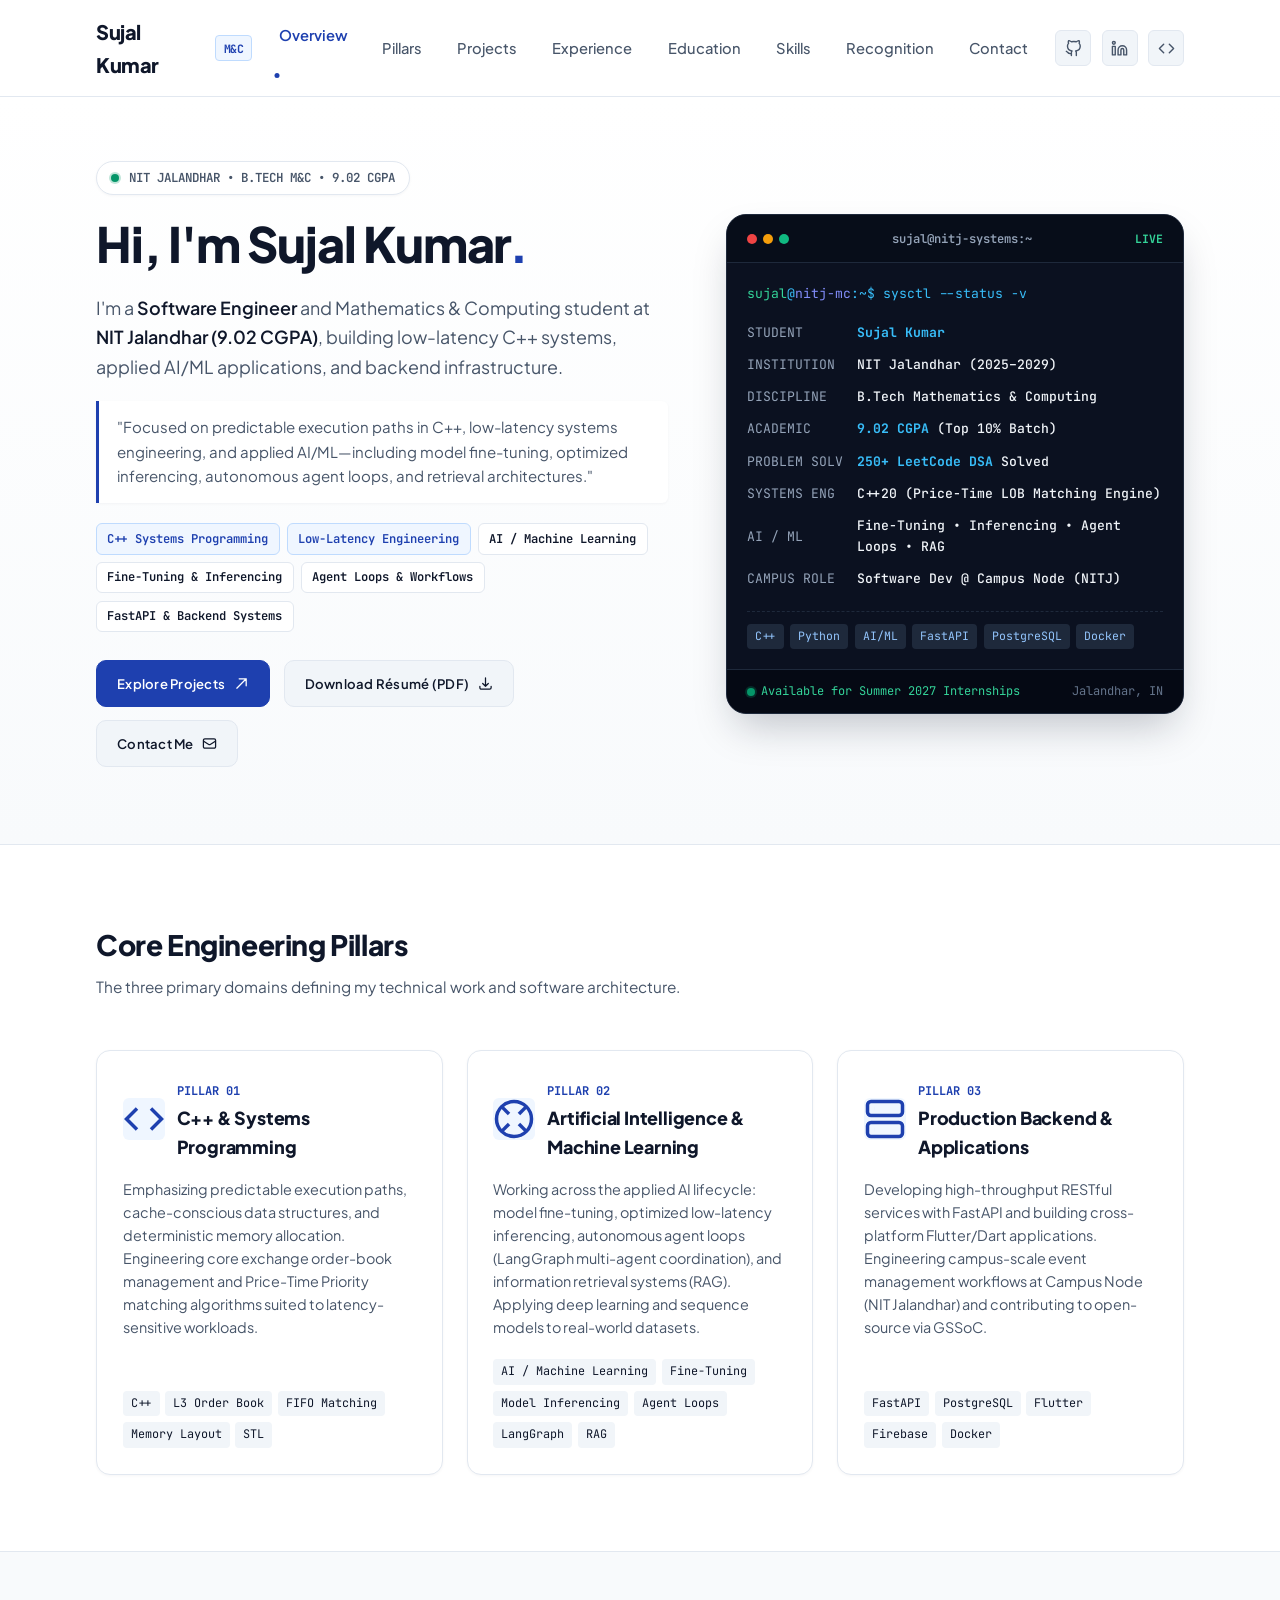
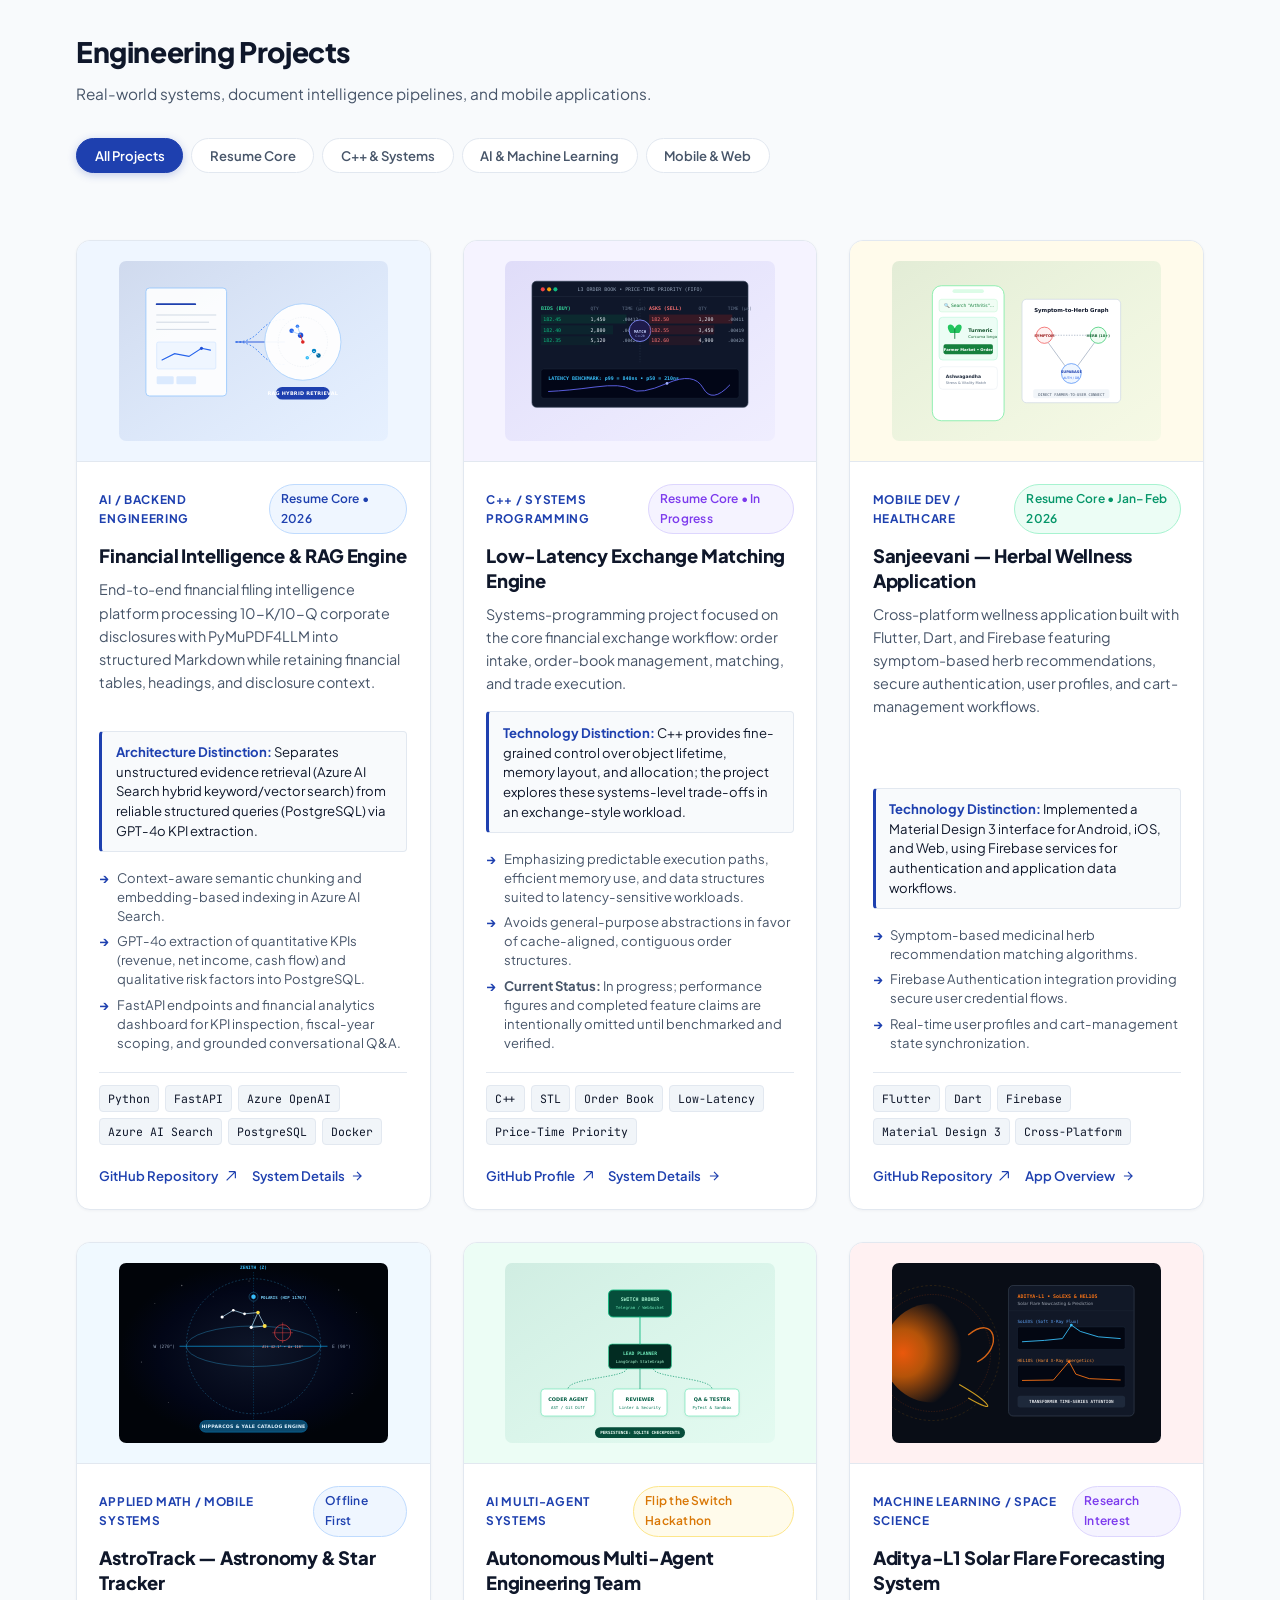
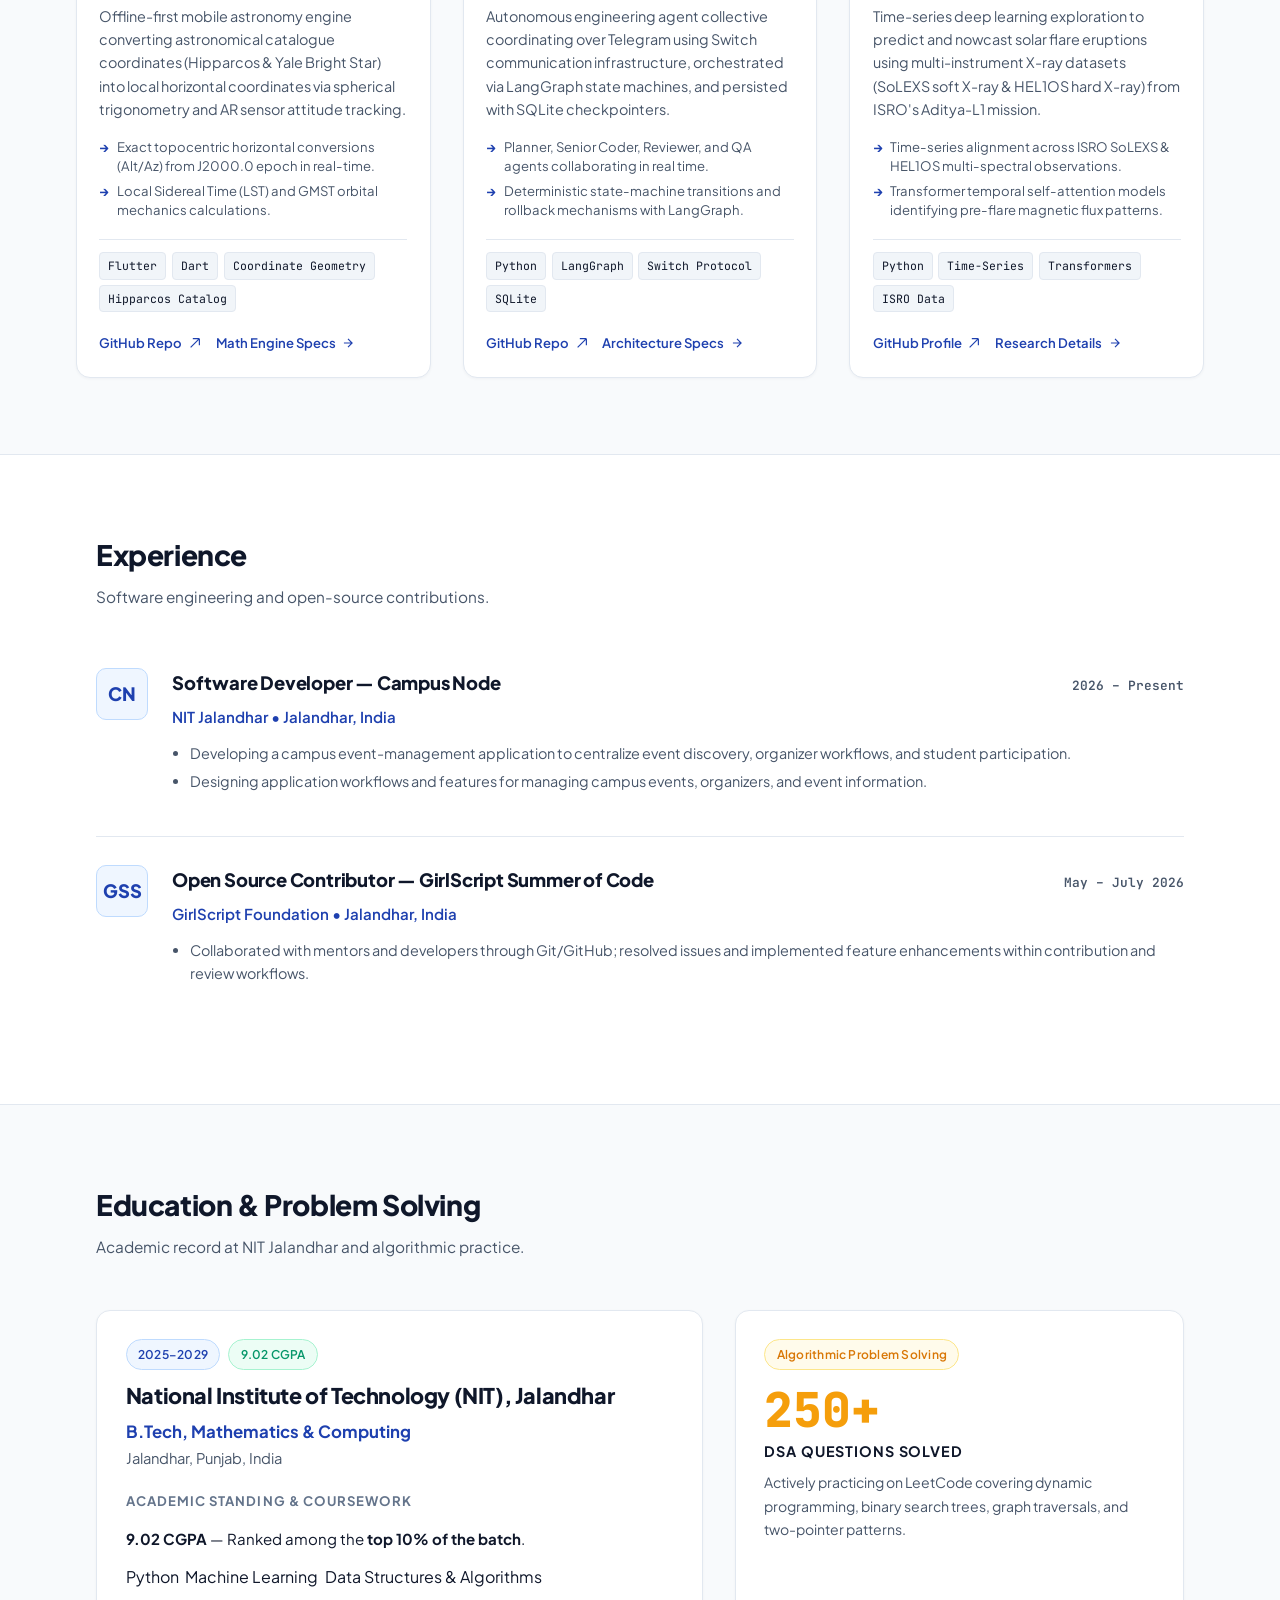
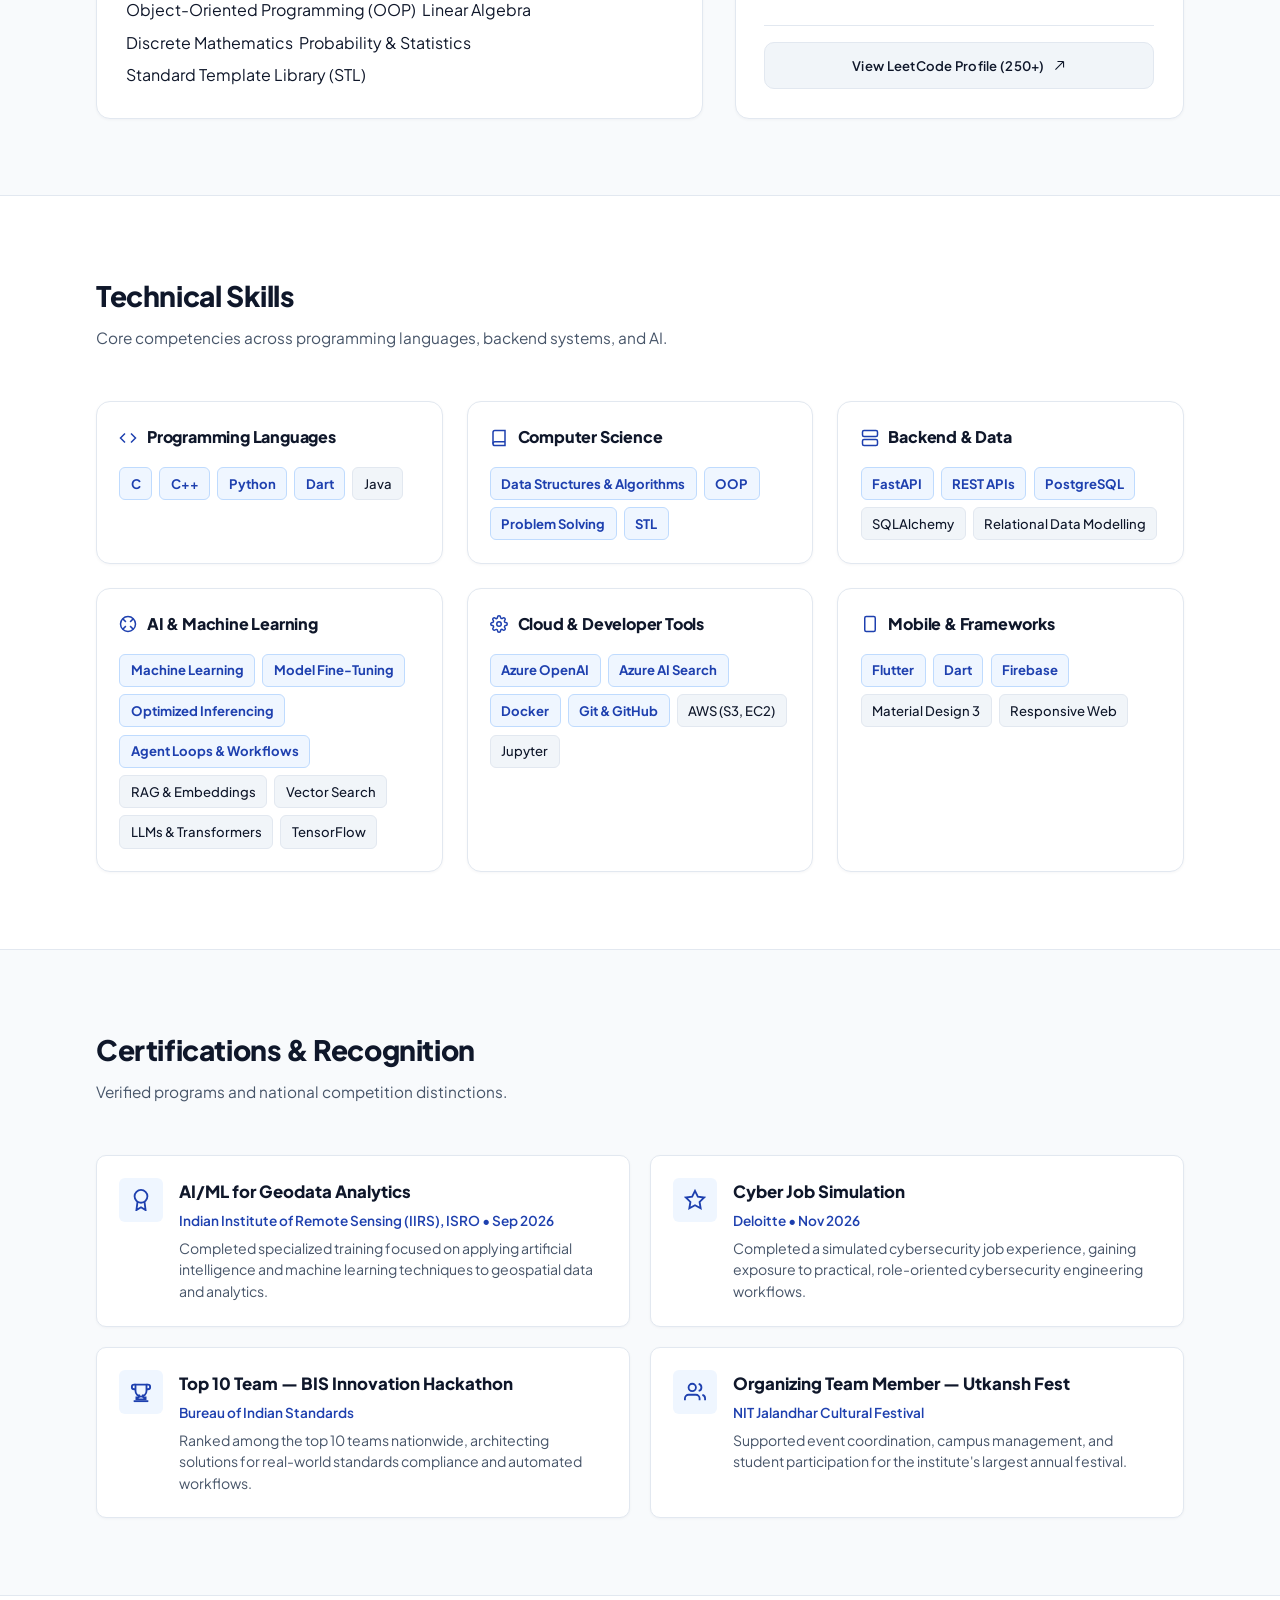
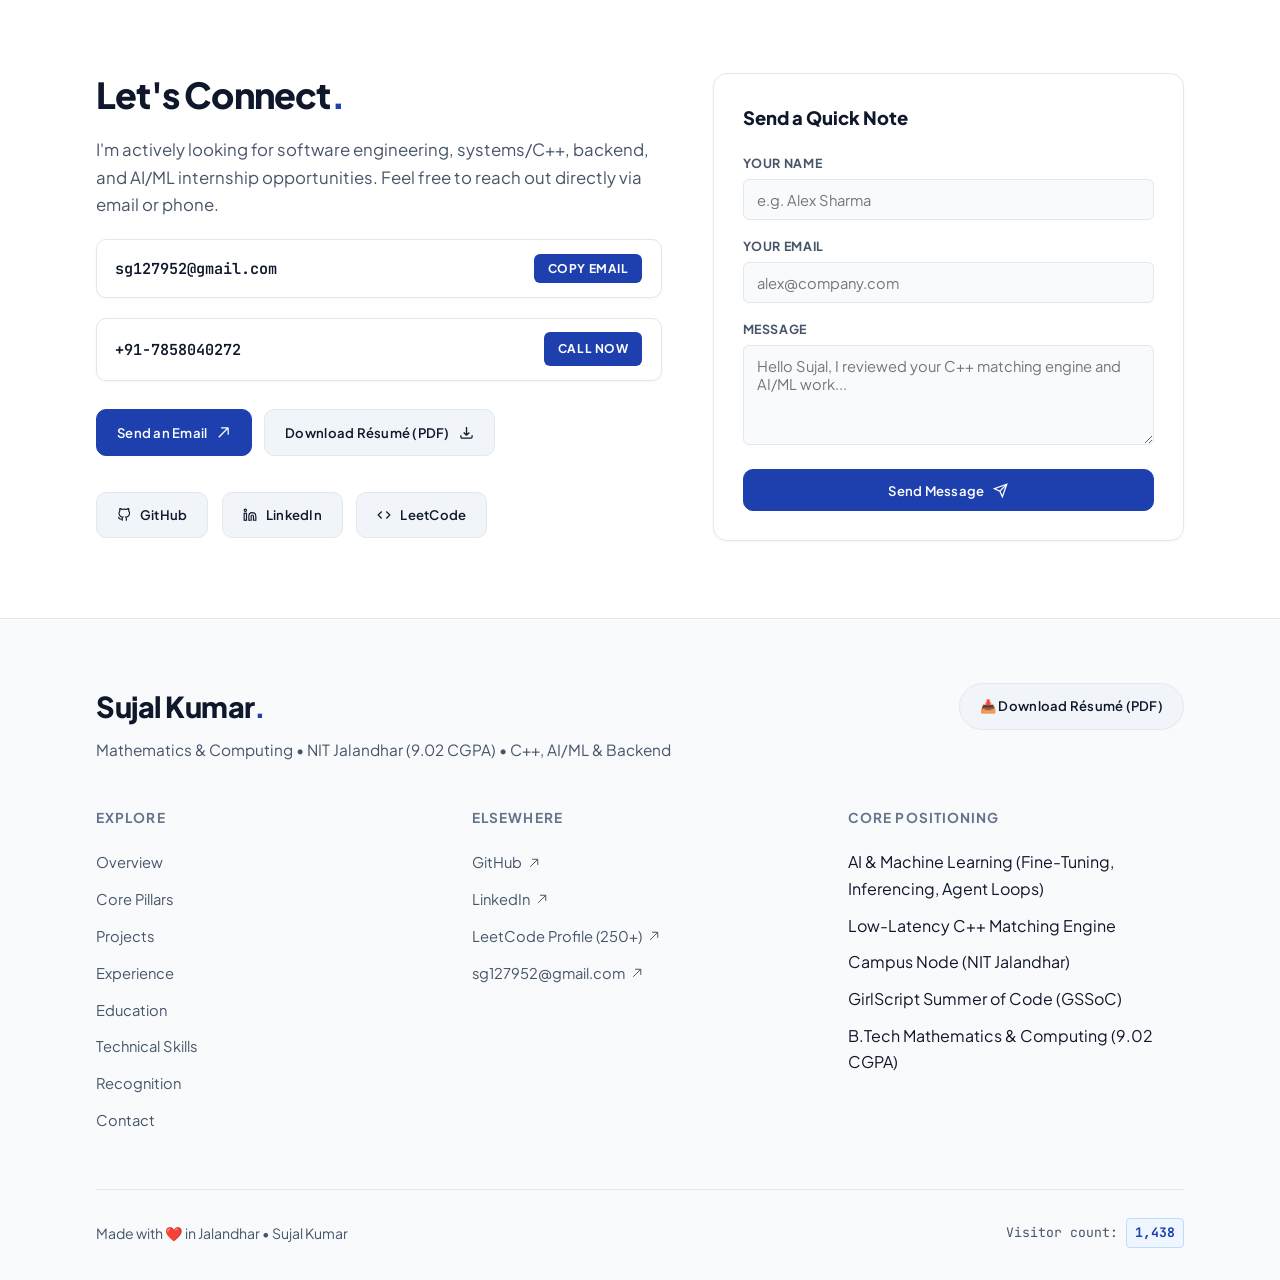
==== commit 128795c6: "minor changes" ====
--- a/index.html
+++ b/index.html
@@ -206,7 +206,7 @@
 
         <div class="console-telemetry-bar">
           <span class="active-node">
-            <span class="status-dot"></span> Available for Summer 2025/2026 Internships
+            <span class="status-dot"></span> Available for Summer 2027 Internships
           </span>
           <span>Jalandhar, IN</span>
         </div>
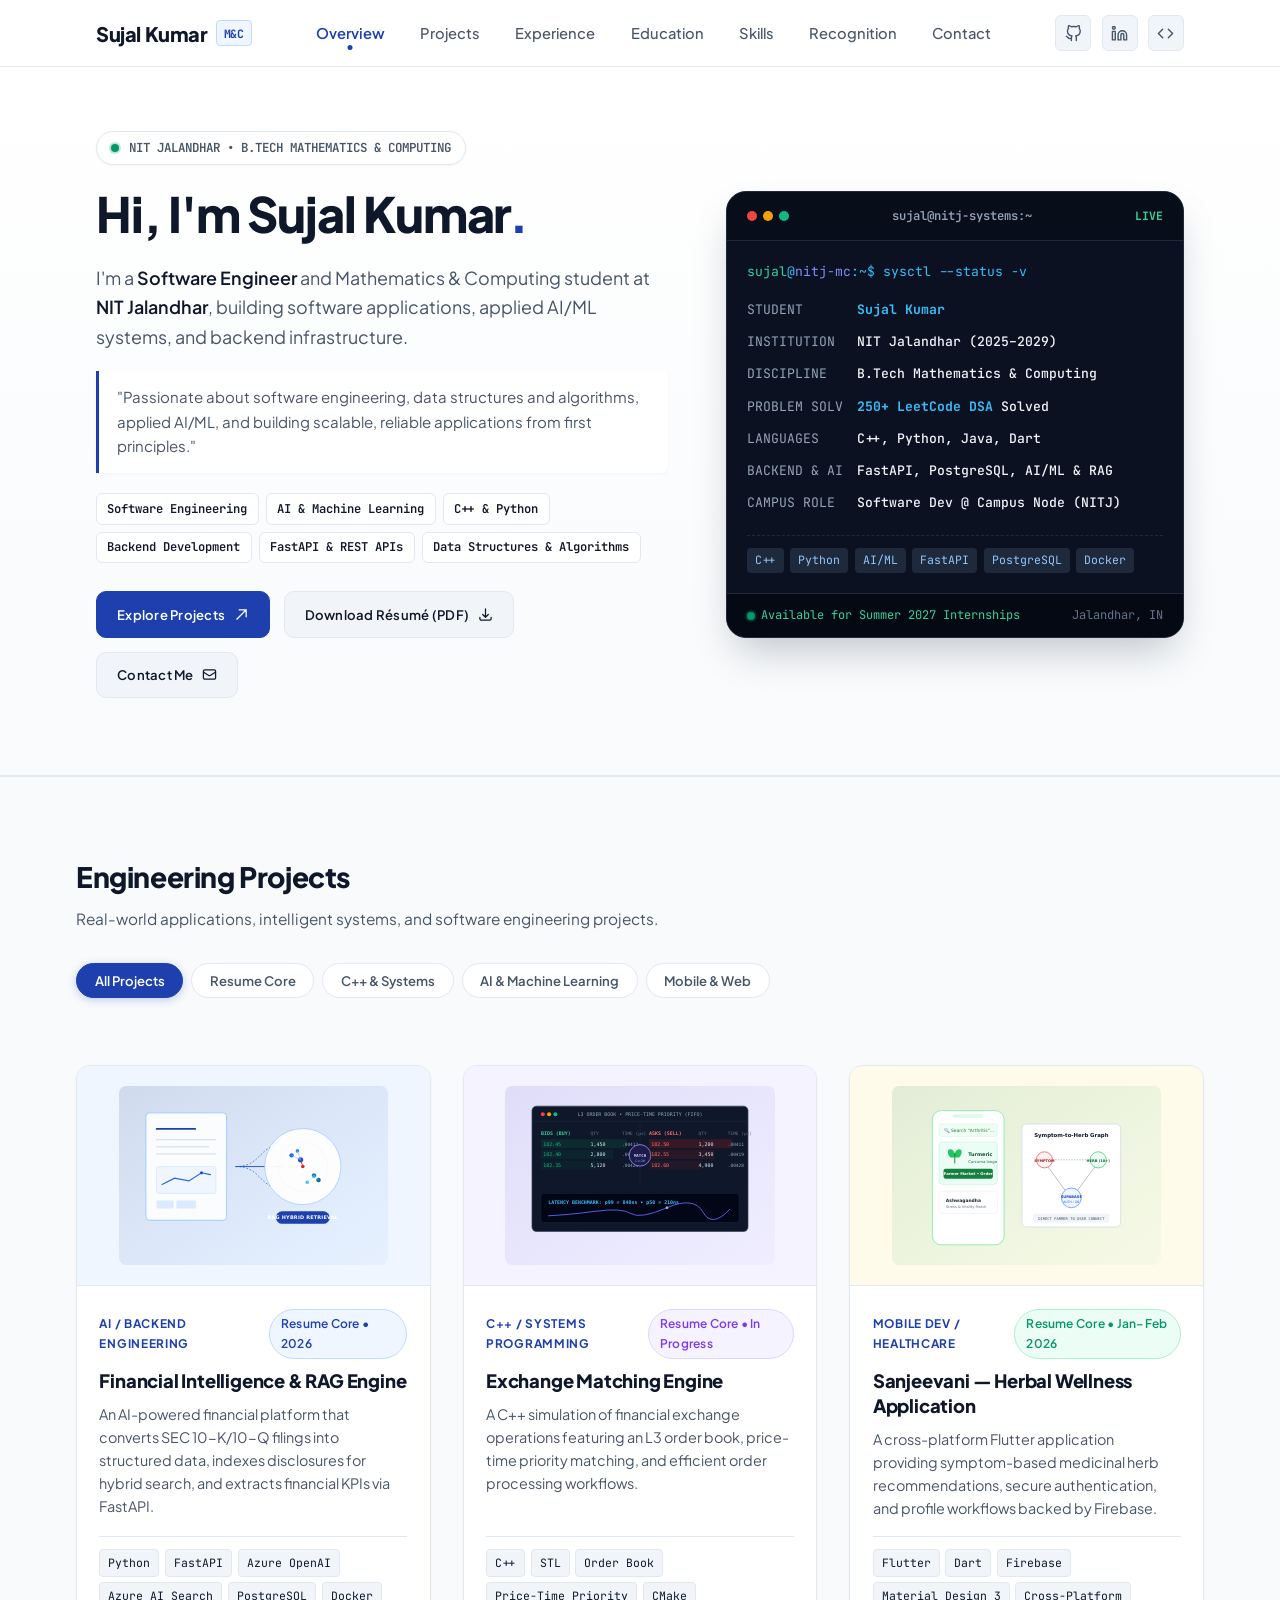
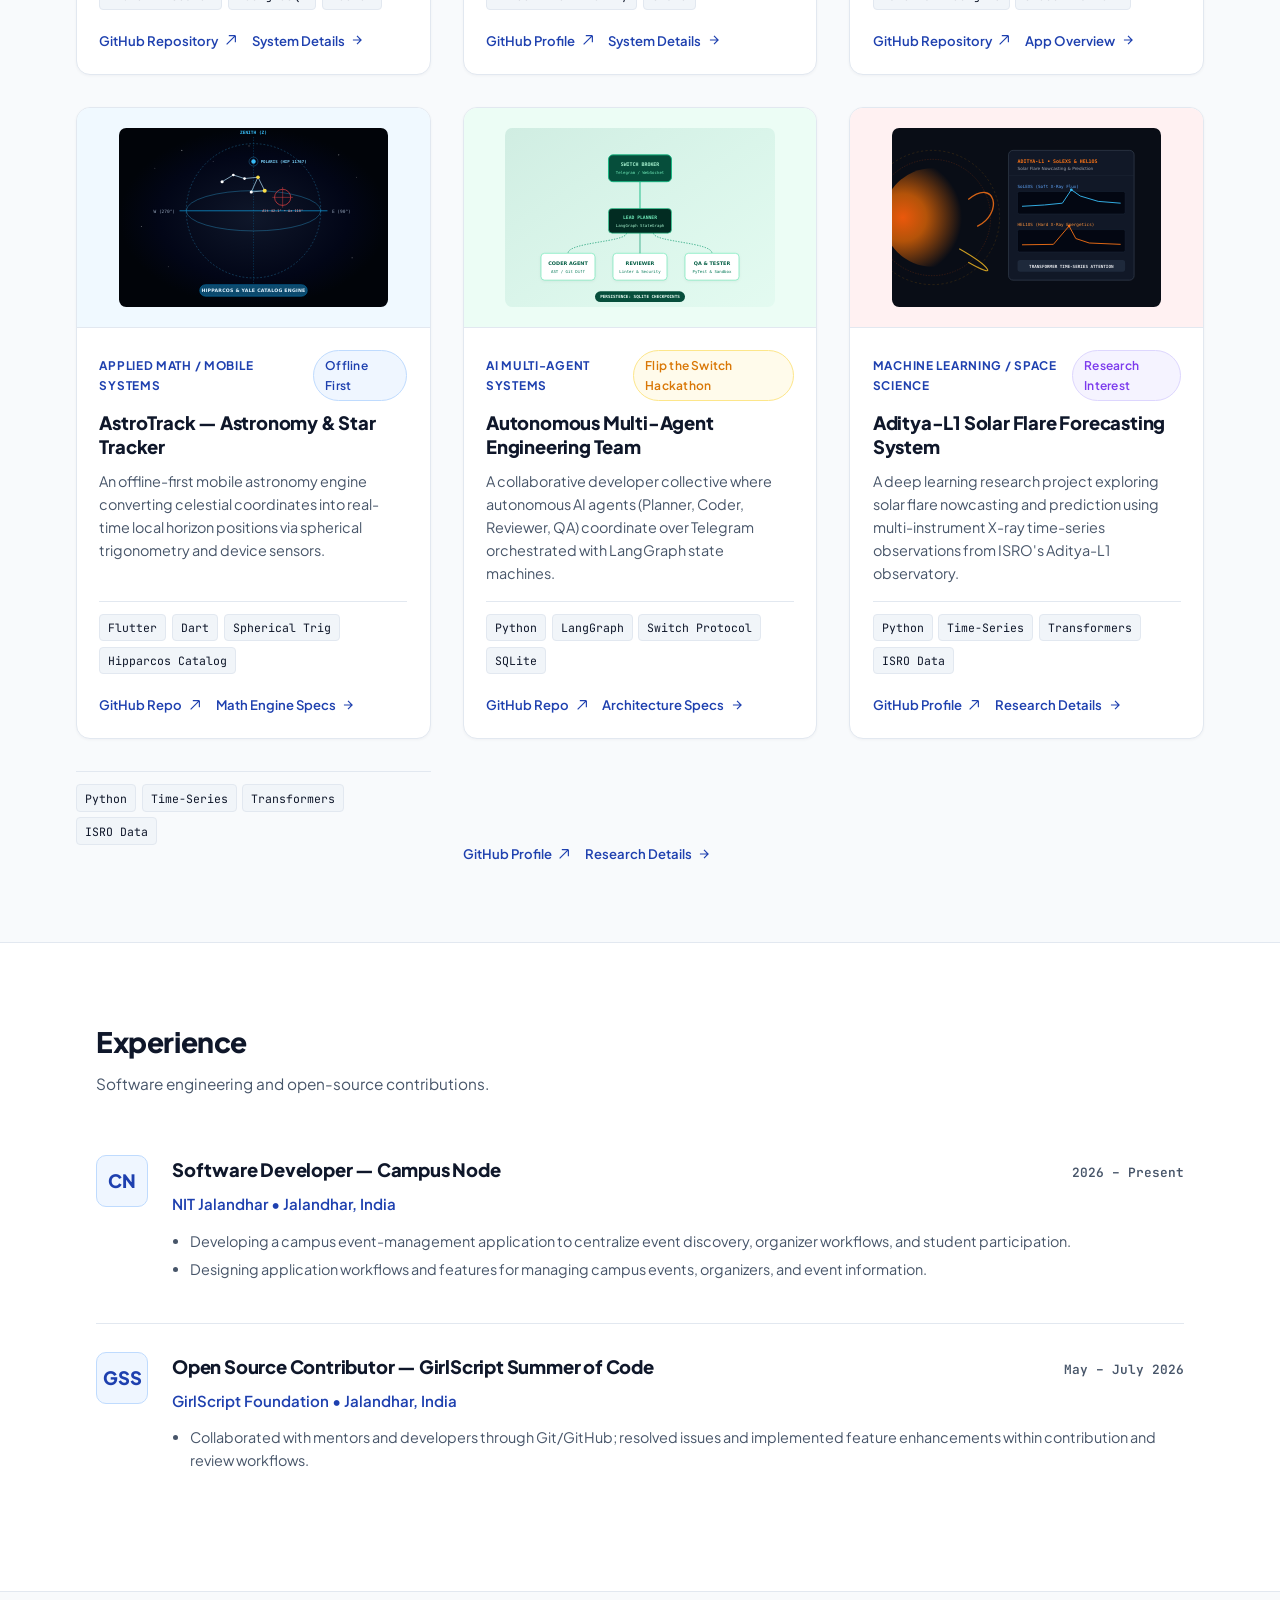
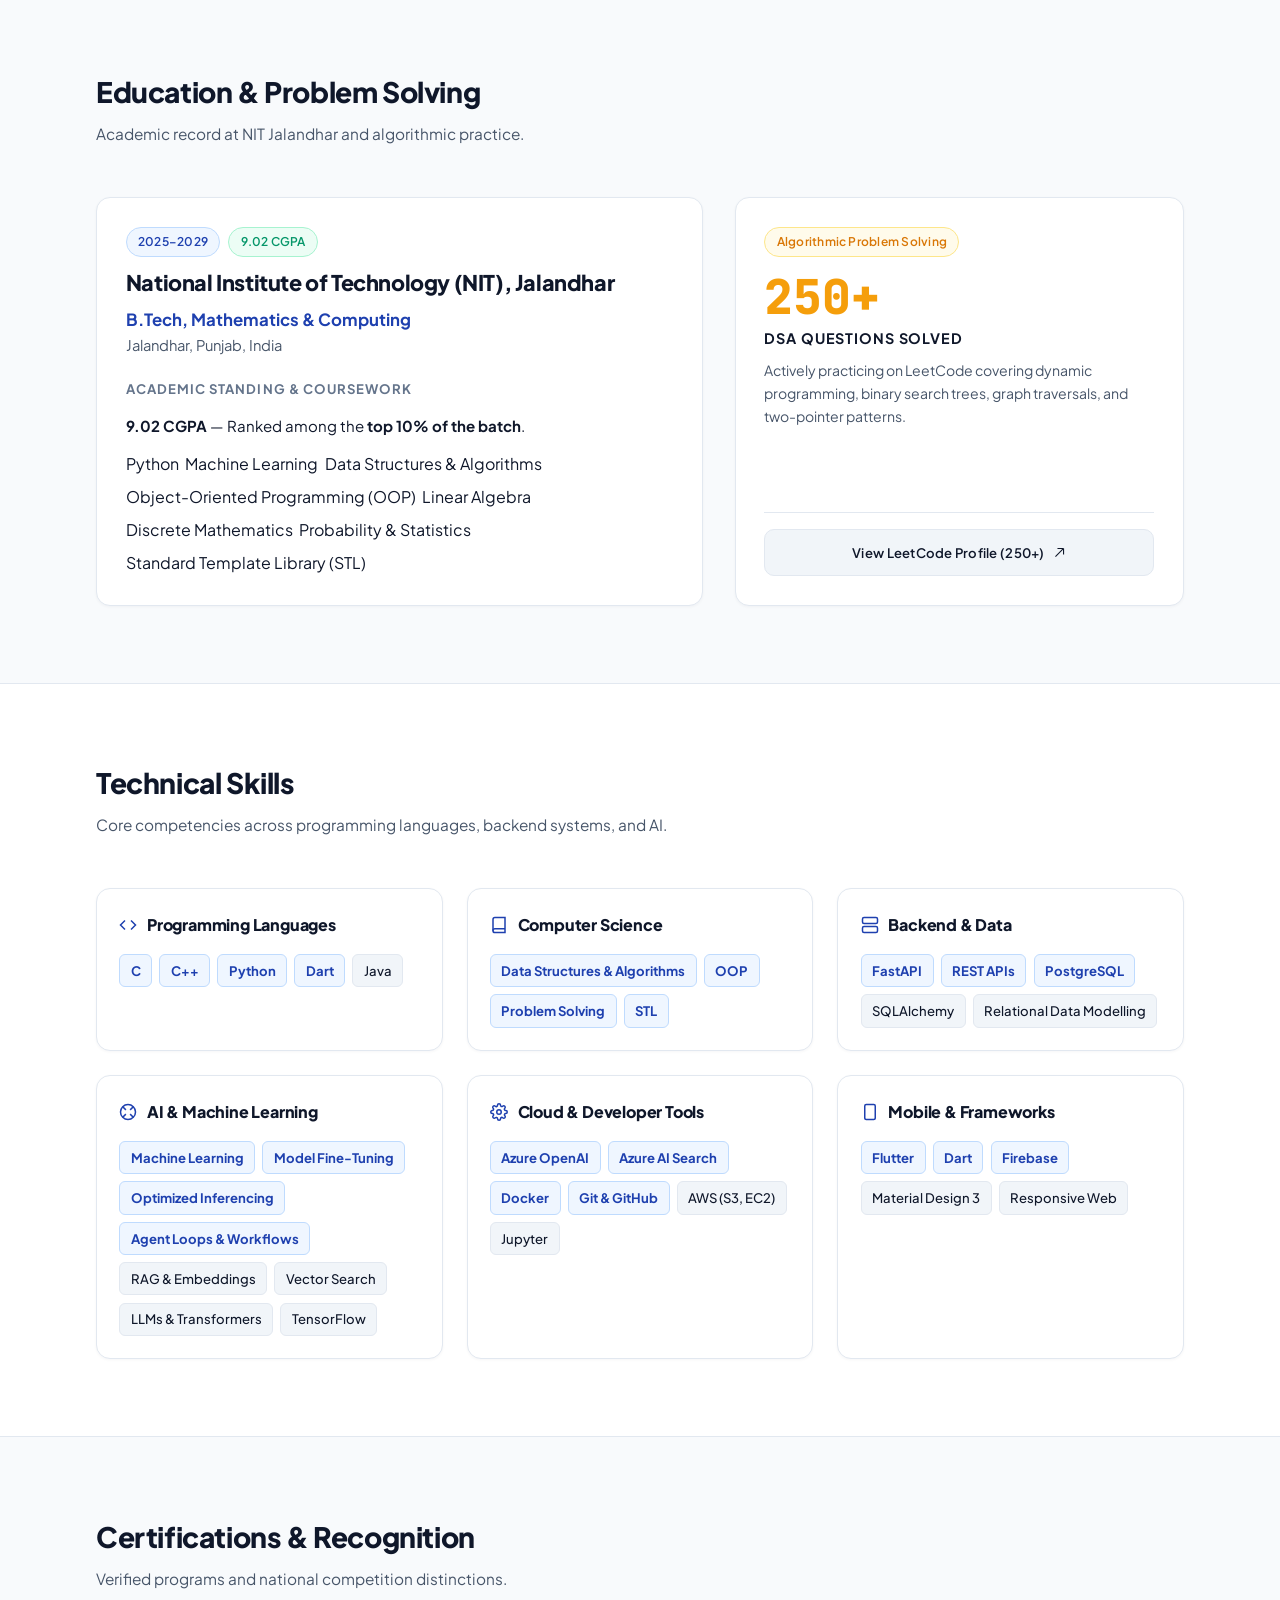
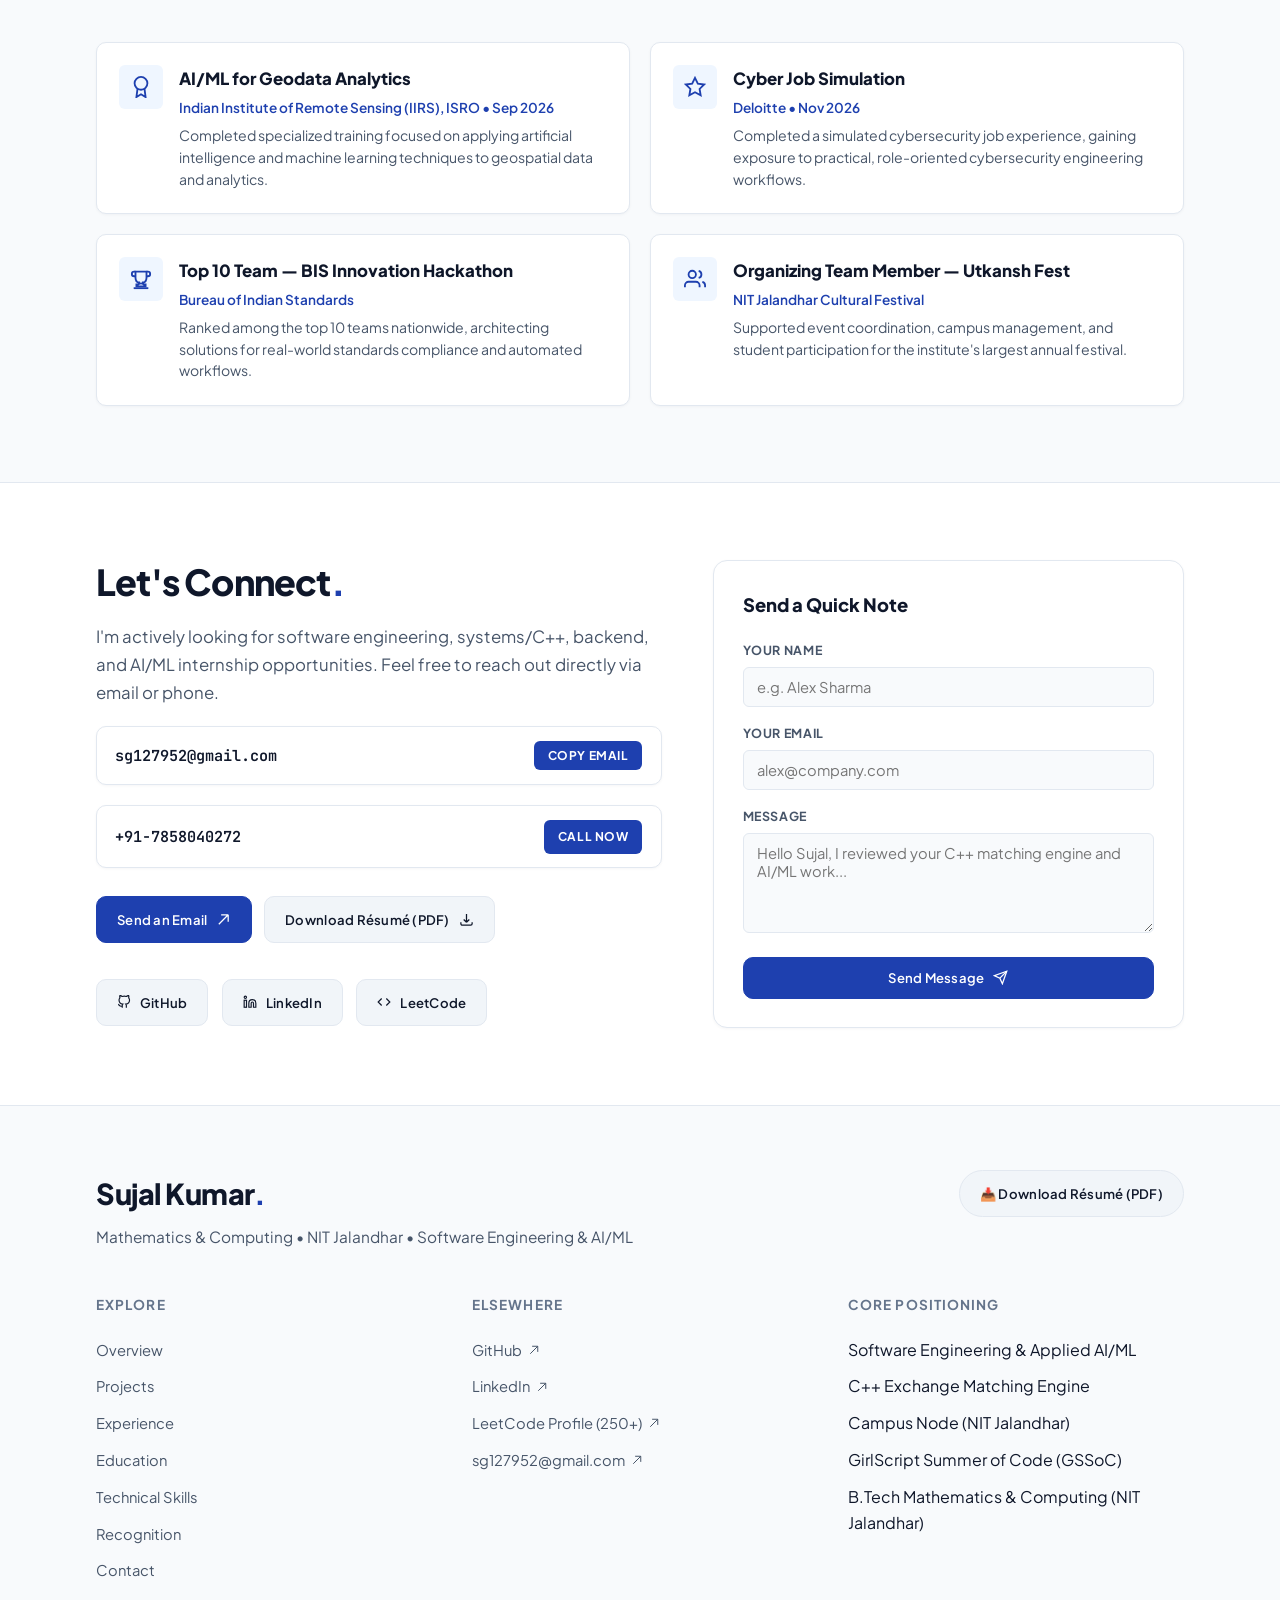
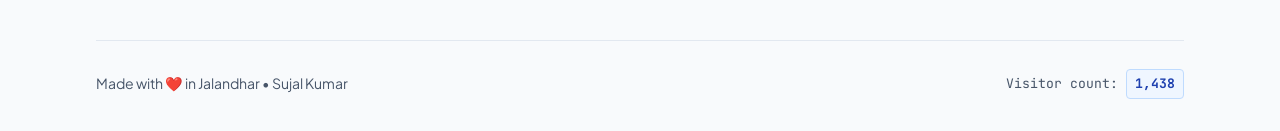
==== commit eb1e5892: "refactor: streamline portfolio per user feedback - Remove CGPA mentions outside the Academic/Educati" ====
--- a/index.html
+++ b/index.html
@@ -4,12 +4,12 @@
   <meta charset="UTF-8">
   <meta name="viewport" content="width=device-width, initial-scale=1.0, maximum-scale=5.0">
   <title>Sujal Kumar — Software Engineer &amp; Systems Builder</title>
-  <meta name="description" content="Sujal Kumar is a Mathematics &amp; Computing undergraduate at NIT Jalandhar (9.02 CGPA, top 10% batch) specializing in C++ Systems Programming, Low-Latency Architecture, and AI/ML (Fine-Tuning, Inferencing, Agent Loops).">
+  <meta name="description" content="Sujal Kumar is a Mathematics &amp; Computing undergraduate at NIT Jalandhar specializing in Software Engineering, C++, AI/ML, and Backend Systems.">
   <link rel="icon" type="image/svg+xml" href="assets/images/avatar.svg">
   
   <!-- OpenGraph -->
   <meta property="og:title" content="Sujal Kumar — Software Engineer &amp; Systems Builder">
-  <meta property="og:description" content="Engineering high-performance systems, low-latency matching engines, and applied AI/ML applications. B.Tech M&amp;C at NIT Jalandhar (9.02 CGPA).">
+  <meta property="og:description" content="Software Engineer and Mathematics &amp; Computing student at NIT Jalandhar building software applications, applied AI/ML systems, and backend infrastructure.">
   <meta property="og:type" content="website">
   
   <link rel="stylesheet" href="css/style.css">
@@ -28,7 +28,6 @@
       <nav aria-label="Main Navigation">
         <ul class="nav-links">
           <li><a href="#home" class="active">Overview</a></li>
-          <li><a href="#pillars">Pillars</a></li>
           <li><a href="#projects">Projects</a></li>
           <li><a href="#experience">Experience</a></li>
           <li><a href="#education">Education</a></li>
@@ -73,7 +72,6 @@
     <!-- Mobile Drawer -->
     <div id="mobileNav" class="mobile-nav">
       <a href="#home">Overview</a>
-      <a href="#pillars">Core Pillars</a>
       <a href="#projects">Projects</a>
       <a href="#experience">Experience</a>
       <a href="#education">Education</a>
@@ -94,7 +92,7 @@
       <div class="hero-content">
         <div class="hero-status-bar">
           <span class="status-dot"></span>
-          <span class="hero-status-text">NIT JALANDHAR • B.TECH M&amp;C • 9.02 CGPA</span>
+          <span class="hero-status-text">NIT JALANDHAR • B.TECH MATHEMATICS &amp; COMPUTING</span>
         </div>
 
         <h1 class="hero-headline">
@@ -102,21 +100,21 @@
         </h1>
         
         <p class="hero-lead">
-          I'm a <strong>Software Engineer</strong> and Mathematics &amp; Computing student at <strong>NIT Jalandhar (9.02 CGPA)</strong>, building low-latency C++ systems, applied AI/ML applications, and backend infrastructure.
+          I'm a <strong>Software Engineer</strong> and Mathematics &amp; Computing student at <strong>NIT Jalandhar</strong>, building software applications, applied AI/ML systems, and backend infrastructure.
         </p>
 
         <p class="hero-note">
-          "Focused on predictable execution paths in C++, low-latency systems engineering, and applied AI/ML—including model fine-tuning, optimized inferencing, autonomous agent loops, and retrieval architectures."
+          "Passionate about software engineering, data structures and algorithms, applied AI/ML, and building scalable, reliable applications from first principles."
         </p>
 
         <!-- Focus Tags -->
         <div class="hero-focus-tags">
-          <span class="focus-chip highlight">C++ Systems Programming</span>
-          <span class="focus-chip highlight">Low-Latency Engineering</span>
-          <span class="focus-chip">AI / Machine Learning</span>
-          <span class="focus-chip">Fine-Tuning &amp; Inferencing</span>
-          <span class="focus-chip">Agent Loops &amp; Workflows</span>
-          <span class="focus-chip">FastAPI &amp; Backend Systems</span>
+          <span class="focus-chip">Software Engineering</span>
+          <span class="focus-chip">AI &amp; Machine Learning</span>
+          <span class="focus-chip">C++ &amp; Python</span>
+          <span class="focus-chip">Backend Development</span>
+          <span class="focus-chip">FastAPI &amp; REST APIs</span>
+          <span class="focus-chip">Data Structures &amp; Algorithms</span>
         </div>
 
         <!-- Action Buttons -->
@@ -173,20 +171,16 @@
               <td class="val">B.Tech Mathematics &amp; Computing</td>
             </tr>
             <tr>
-              <td class="key">ACADEMIC</td>
-              <td class="val"><strong>9.02 CGPA</strong> (Top 10% Batch)</td>
-            </tr>
-            <tr>
               <td class="key">PROBLEM SOLV</td>
               <td class="val"><strong>250+ LeetCode DSA</strong> Solved</td>
             </tr>
             <tr>
-              <td class="key">SYSTEMS ENG</td>
-              <td class="val">C++20 (Price-Time LOB Matching Engine)</td>
+              <td class="key">LANGUAGES</td>
+              <td class="val">C++, Python, Java, Dart</td>
             </tr>
             <tr>
-              <td class="key">AI / ML</td>
-              <td class="val">Fine-Tuning • Inferencing • Agent Loops • RAG</td>
+              <td class="key">BACKEND &amp; AI</td>
+              <td class="val">FastAPI, PostgreSQL, AI/ML &amp; RAG</td>
             </tr>
             <tr>
               <td class="key">CAMPUS ROLE</td>
@@ -215,102 +209,14 @@
   </section>
 
   <!-- ========================================================================
-       THREE CORE PILLARS SECTION (Distinctive Engineering Architecture)
-       ======================================================================== -->
-  <section class="section" id="pillars">
-    <div class="wrap">
-      <div class="section-header">
-        <div>
-          <h2 class="section-title">Core Engineering Pillars</h2>
-          <p class="section-subtitle">The three primary domains defining my technical work and software architecture.</p>
-        </div>
-      </div>
-
-      <div class="pillars-grid">
-        
-        <!-- Pillar 1: Systems & C++ -->
-        <div class="pillar-card">
-          <div class="pillar-header">
-            <div class="pillar-icon-box">
-              <svg viewBox="0 0 24 24" fill="none" stroke="currentColor" stroke-width="2"><polyline points="16 18 22 12 16 6"></polyline><polyline points="8 6 2 12 8 18"></polyline></svg>
-            </div>
-            <div>
-              <span class="pillar-num">PILLAR 01</span>
-              <h3 class="pillar-title">C++ &amp; Systems Programming</h3>
-            </div>
-          </div>
-          <p class="pillar-desc">
-            Emphasizing predictable execution paths, cache-conscious data structures, and deterministic memory allocation. Engineering core exchange order-book management and Price-Time Priority matching algorithms suited to latency-sensitive workloads.
-          </p>
-          <div class="pillar-tags">
-            <span class="pillar-tag">C++</span>
-            <span class="pillar-tag">L3 Order Book</span>
-            <span class="pillar-tag">FIFO Matching</span>
-            <span class="pillar-tag">Memory Layout</span>
-            <span class="pillar-tag">STL</span>
-          </div>
-        </div>
-
-        <!-- Pillar 2: AI & Machine Learning -->
-        <div class="pillar-card">
-          <div class="pillar-header">
-            <div class="pillar-icon-box">
-              <svg viewBox="0 0 24 24" fill="none" stroke="currentColor" stroke-width="2"><circle cx="12" cy="12" r="10"></circle><path d="m4.93 4.93 4.24 4.24"></path><path d="m14.83 9.17 4.24-4.24"></path><path d="m14.83 14.83 4.24 4.24"></path><path d="m9.17 14.83-4.24 4.24"></path></svg>
-            </div>
-            <div>
-              <span class="pillar-num">PILLAR 02</span>
-              <h3 class="pillar-title">Artificial Intelligence &amp; Machine Learning</h3>
-            </div>
-          </div>
-          <p class="pillar-desc">
-            Working across the applied AI lifecycle: model fine-tuning, optimized low-latency inferencing, autonomous agent loops (LangGraph multi-agent coordination), and information retrieval systems (RAG). Applying deep learning and sequence models to real-world datasets.
-          </p>
-          <div class="pillar-tags">
-            <span class="pillar-tag">AI / Machine Learning</span>
-            <span class="pillar-tag">Fine-Tuning</span>
-            <span class="pillar-tag">Model Inferencing</span>
-            <span class="pillar-tag">Agent Loops</span>
-            <span class="pillar-tag">LangGraph</span>
-            <span class="pillar-tag">RAG</span>
-          </div>
-        </div>
-
-        <!-- Pillar 3: Backend & Full Stack -->
-        <div class="pillar-card">
-          <div class="pillar-header">
-            <div class="pillar-icon-box">
-              <svg viewBox="0 0 24 24" fill="none" stroke="currentColor" stroke-width="2"><rect x="2" y="2" width="20" height="8" rx="2" ry="2"></rect><rect x="2" y="14" width="20" height="8" rx="2" ry="2"></rect><line x1="6" y1="6" x2="6.01" y2="6"></line><line x1="6" y1="18" x2="6.01" y2="18"></line></svg>
-            </div>
-            <div>
-              <span class="pillar-num">PILLAR 03</span>
-              <h3 class="pillar-title">Production Backend &amp; Applications</h3>
-            </div>
-          </div>
-          <p class="pillar-desc">
-            Developing high-throughput RESTful services with FastAPI and building cross-platform Flutter/Dart applications. Engineering campus-scale event management workflows at Campus Node (NIT Jalandhar) and contributing to open-source via GSSoC.
-          </p>
-          <div class="pillar-tags">
-            <span class="pillar-tag">FastAPI</span>
-            <span class="pillar-tag">PostgreSQL</span>
-            <span class="pillar-tag">Flutter</span>
-            <span class="pillar-tag">Firebase</span>
-            <span class="pillar-tag">Docker</span>
-          </div>
-        </div>
-
-      </div>
-    </div>
-  </section>
-
-  <!-- ========================================================================
-       PROJECTS SECTION (With Architecture Distinctions)
+       PROJECTS SECTION
        ======================================================================== -->
   <section class="section section-soft" id="projects">
     <div class="wrap-wide">
       <div class="section-header">
         <div>
           <h2 class="section-title">Engineering Projects</h2>
-          <p class="section-subtitle">Real-world systems, document intelligence pipelines, and mobile applications.</p>
+          <p class="section-subtitle">Real-world applications, intelligent systems, and software engineering projects.</p>
         </div>
 
         <!-- Filter Tabs -->
@@ -341,19 +247,8 @@
               <a href="#" data-project-trigger="investintel">Financial Intelligence &amp; RAG Engine</a>
             </h3>
             <p class="project-desc">
-              End-to-end financial filing intelligence platform processing 10-K/10-Q corporate disclosures with PyMuPDF4LLM into structured Markdown while retaining financial tables, headings, and disclosure context.
+              An AI-powered financial platform that converts SEC 10-K/10-Q filings into structured data, indexes disclosures for hybrid search, and extracts financial KPIs via FastAPI.
             </p>
-
-            <!-- Distinctive Architecture Box -->
-            <div class="arch-distinction-box">
-              <strong>Architecture Distinction:</strong> Separates unstructured evidence retrieval (Azure AI Search hybrid keyword/vector search) from reliable structured queries (PostgreSQL) via GPT-4o KPI extraction.
-            </div>
-
-            <ul class="project-highlights">
-              <li>Context-aware semantic chunking and embedding-based indexing in Azure AI Search.</li>
-              <li>GPT-4o extraction of quantitative KPIs (revenue, net income, cash flow) and qualitative risk factors into PostgreSQL.</li>
-              <li>FastAPI endpoints and financial analytics dashboard for KPI inspection, fiscal-year scoping, and grounded conversational Q&amp;A.</li>
-            </ul>
             <div class="project-tech-stack">
               <span class="tech-tag">Python</span>
               <span class="tech-tag">FastAPI</span>
@@ -375,7 +270,7 @@
           </div>
         </article>
 
-        <!-- PROJECT 02: Low-Latency Exchange Matching Engine -->
+        <!-- PROJECT 02: Exchange Matching Engine -->
         <article class="project-tile" data-category="resume systems">
           <a href="#" class="project-cover-link" data-project-trigger="matching_engine" aria-label="View Matching Engine">
             <div class="project-cover lavender">
@@ -388,28 +283,17 @@
               <span class="badge badge-purple">Resume Core • In Progress</span>
             </div>
             <h3 class="project-title">
-              <a href="#" data-project-trigger="matching_engine">Low-Latency Exchange Matching Engine</a>
+              <a href="#" data-project-trigger="matching_engine">Exchange Matching Engine</a>
             </h3>
             <p class="project-desc">
-              Systems-programming project focused on the core financial exchange workflow: order intake, order-book management, matching, and trade execution.
+              A C++ simulation of financial exchange operations featuring an L3 order book, price-time priority matching, and efficient order processing workflows.
             </p>
-
-            <!-- Distinctive Architecture Box -->
-            <div class="arch-distinction-box">
-              <strong>Technology Distinction:</strong> C++ provides fine-grained control over object lifetime, memory layout, and allocation; the project explores these systems-level trade-offs in an exchange-style workload.
-            </div>
-
-            <ul class="project-highlights">
-              <li>Emphasizing predictable execution paths, efficient memory use, and data structures suited to latency-sensitive workloads.</li>
-              <li>Avoids general-purpose abstractions in favor of cache-aligned, contiguous order structures.</li>
-              <li><strong>Current Status:</strong> In progress; performance figures and completed feature claims are intentionally omitted until benchmarked and verified.</li>
-            </ul>
             <div class="project-tech-stack">
               <span class="tech-tag">C++</span>
               <span class="tech-tag">STL</span>
               <span class="tech-tag">Order Book</span>
-              <span class="tech-tag">Low-Latency</span>
               <span class="tech-tag">Price-Time Priority</span>
+              <span class="tech-tag">CMake</span>
             </div>
             <div class="project-links">
               <a href="https://github.com/Sujal01go" target="_blank" rel="noopener noreferrer" class="project-link-btn">
@@ -440,19 +324,8 @@
               <a href="#" data-project-trigger="sanjeevani">Sanjeevani — Herbal Wellness Application</a>
             </h3>
             <p class="project-desc">
-              Cross-platform wellness application built with Flutter, Dart, and Firebase featuring symptom-based herb recommendations, secure authentication, user profiles, and cart-management workflows.
+              A cross-platform Flutter application providing symptom-based medicinal herb recommendations, secure authentication, and profile workflows backed by Firebase.
             </p>
-
-            <!-- Distinctive Architecture Box -->
-            <div class="arch-distinction-box">
-              <strong>Technology Distinction:</strong> Implemented a Material Design 3 interface for Android, iOS, and Web, using Firebase services for authentication and application data workflows.
-            </div>
-
-            <ul class="project-highlights">
-              <li>Symptom-based medicinal herb recommendation matching algorithms.</li>
-              <li>Firebase Authentication integration providing secure user credential flows.</li>
-              <li>Real-time user profiles and cart-management state synchronization.</li>
-            </ul>
             <div class="project-tech-stack">
               <span class="tech-tag">Flutter</span>
               <span class="tech-tag">Dart</span>
@@ -489,16 +362,12 @@
               <a href="#" data-project-trigger="astrotrack">AstroTrack — Astronomy &amp; Star Tracker</a>
             </h3>
             <p class="project-desc">
-              Offline-first mobile astronomy engine converting astronomical catalogue coordinates (Hipparcos &amp; Yale Bright Star) into local horizontal coordinates via spherical trigonometry and AR sensor attitude tracking.
+              An offline-first mobile astronomy engine converting celestial coordinates into real-time local horizon positions via spherical trigonometry and device sensors.
             </p>
-            <ul class="project-highlights">
-              <li>Exact topocentric horizontal conversions (Alt/Az) from J2000.0 epoch in real-time.</li>
-              <li>Local Sidereal Time (LST) and GMST orbital mechanics calculations.</li>
-            </ul>
             <div class="project-tech-stack">
               <span class="tech-tag">Flutter</span>
               <span class="tech-tag">Dart</span>
-              <span class="tech-tag">Coordinate Geometry</span>
+              <span class="tech-tag">Spherical Trig</span>
               <span class="tech-tag">Hipparcos Catalog</span>
             </div>
             <div class="project-links">
@@ -530,12 +399,8 @@
               <a href="#" data-project-trigger="multiagent">Autonomous Multi-Agent Engineering Team</a>
             </h3>
             <p class="project-desc">
-              Autonomous engineering agent collective coordinating over Telegram using Switch communication infrastructure, orchestrated via LangGraph state machines, and persisted with SQLite checkpointers.
+              A collaborative developer collective where autonomous AI agents (Planner, Coder, Reviewer, QA) coordinate over Telegram orchestrated with LangGraph state machines.
             </p>
-            <ul class="project-highlights">
-              <li>Planner, Senior Coder, Reviewer, and QA agents collaborating in real time.</li>
-              <li>Deterministic state-machine transitions and rollback mechanisms with LangGraph.</li>
-            </ul>
             <div class="project-tech-stack">
               <span class="tech-tag">Python</span>
               <span class="tech-tag">LangGraph</span>
@@ -571,12 +436,26 @@
               <a href="#" data-project-trigger="aditya">Aditya-L1 Solar Flare Forecasting System</a>
             </h3>
             <p class="project-desc">
-              Time-series deep learning exploration to predict and nowcast solar flare eruptions using multi-instrument X-ray datasets (SoLEXS soft X-ray &amp; HEL1OS hard X-ray) from ISRO's Aditya-L1 mission.
+              A deep learning research project exploring solar flare nowcasting and prediction using multi-instrument X-ray time-series observations from ISRO's Aditya-L1 observatory.
             </p>
-            <ul class="project-highlights">
-              <li>Time-series alignment across ISRO SoLEXS &amp; HEL1OS multi-spectral observations.</li>
-              <li>Transformer temporal self-attention models identifying pre-flare magnetic flux patterns.</li>
-            </ul>
+            <div class="project-tech-stack">
+              <span class="tech-tag">Python</span>
+              <span class="tech-tag">Time-Series</span>
+              <span class="tech-tag">Transformers</span>
+              <span class="tech-tag">ISRO Data</span>
+            </div>
+            <div class="project-links">
+              <a href="https://github.com/Sujal01go" target="_blank" rel="noopener noreferrer" class="project-link-btn">
+                GitHub Profile
+                <svg viewBox="0 0 24 24" fill="none" stroke="currentColor" stroke-width="2"><path d="m4.5 19.5 15-15m0 0H8.25m11.25 0v11.25"></path></svg>
+              </a>
+              <a href="#" data-project-trigger="aditya" class="project-link-btn">
+                Research Details
+                <svg viewBox="0 0 24 24" fill="none" stroke="currentColor" stroke-width="2"><path d="M5 12h14m-7-7 7 7-7 7"></path></svg>
+              </a>
+            </div>
+          </div>
+        </article>
             <div class="project-tech-stack">
               <span class="tech-tag">Python</span>
               <span class="tech-tag">Time-Series</span>
@@ -982,7 +861,7 @@
       <div class="footer-heading">
         <div>
           <h2 class="footer-title">Sujal Kumar<span class="dot">.</span></h2>
-          <p class="footer-intro">Mathematics &amp; Computing • NIT Jalandhar (9.02 CGPA) • C++, AI/ML &amp; Backend</p>
+          <p class="footer-intro">Mathematics &amp; Computing • NIT Jalandhar • Software Engineering &amp; AI/ML</p>
         </div>
         <div style="display: flex; gap: 0.5rem;">
           <a href="assets/resume/Sujal_Kumar_Resume.pdf" download="Sujal_Kumar_Resume.pdf" class="button" style="border-radius: 9999px;">
@@ -998,7 +877,6 @@
           <h3>Explore</h3>
           <ul>
             <li><a href="#home">Overview</a></li>
-            <li><a href="#pillars">Core Pillars</a></li>
             <li><a href="#projects">Projects</a></li>
             <li><a href="#experience">Experience</a></li>
             <li><a href="#education">Education</a></li>
@@ -1043,11 +921,11 @@
         <div class="footer-group">
           <h3>Core Positioning</h3>
           <ul>
-            <li><span style="color: var(--text);">AI &amp; Machine Learning (Fine-Tuning, Inferencing, Agent Loops)</span></li>
-            <li><span style="color: var(--text);">Low-Latency C++ Matching Engine</span></li>
+            <li><span style="color: var(--text);">Software Engineering &amp; Applied AI/ML</span></li>
+            <li><span style="color: var(--text);">C++ Exchange Matching Engine</span></li>
             <li><span style="color: var(--text);">Campus Node (NIT Jalandhar)</span></li>
             <li><span style="color: var(--text);">GirlScript Summer of Code (GSSoC)</span></li>
-            <li><span style="color: var(--text);">B.Tech Mathematics &amp; Computing (9.02 CGPA)</span></li>
+            <li><span style="color: var(--text);">B.Tech Mathematics &amp; Computing (NIT Jalandhar)</span></li>
           </ul>
         </div>
 
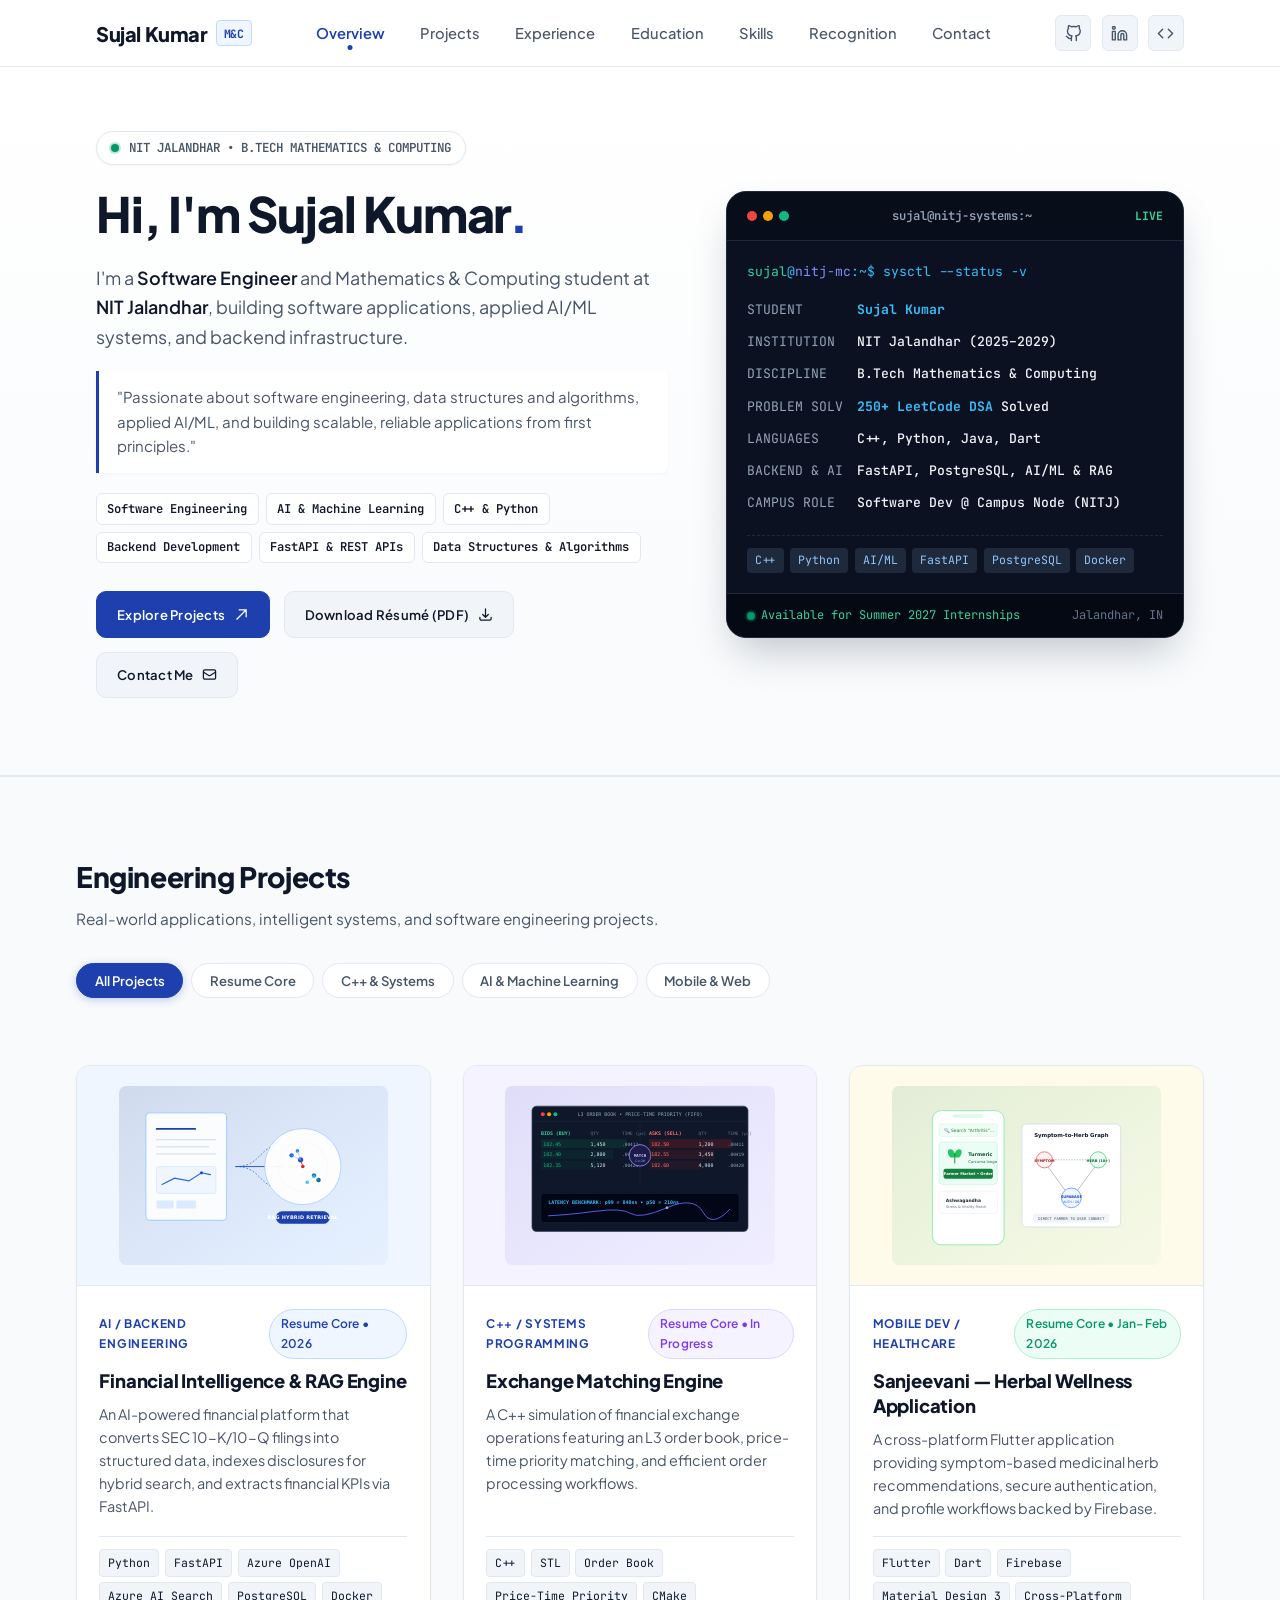
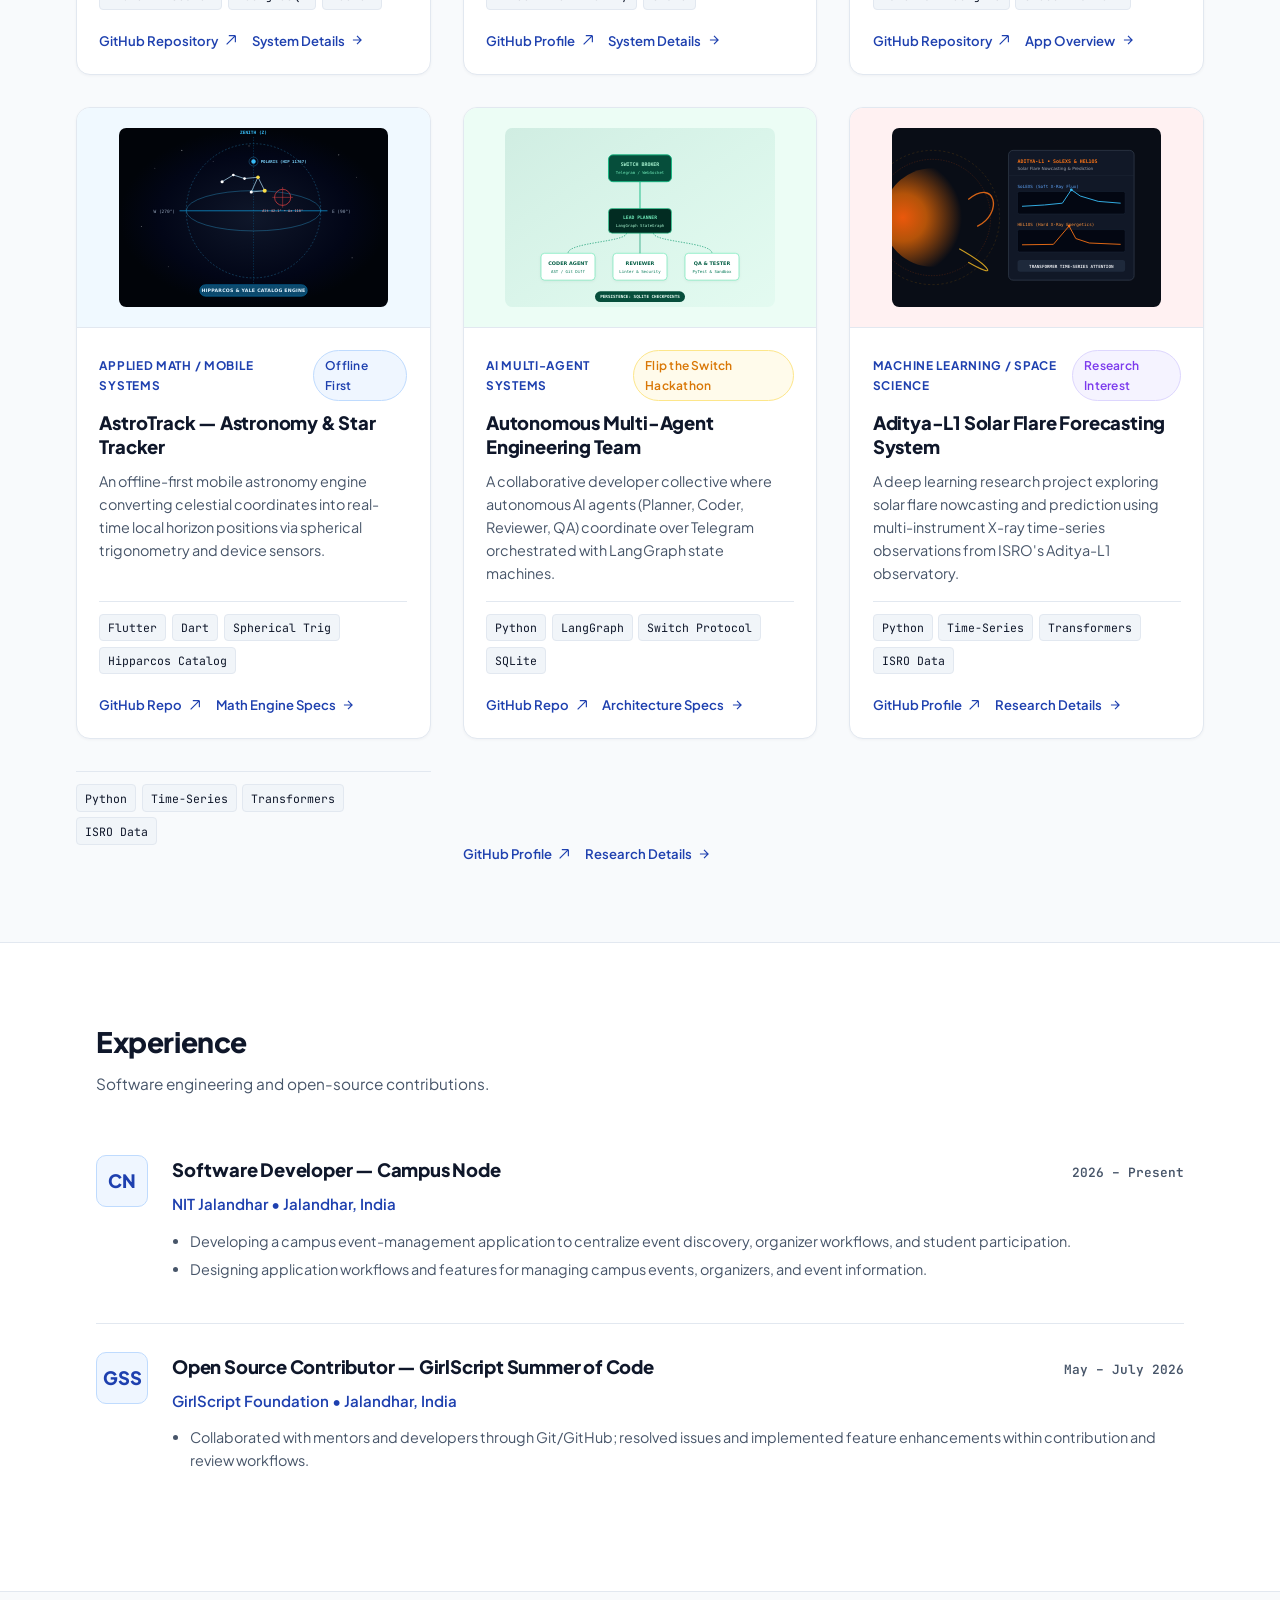
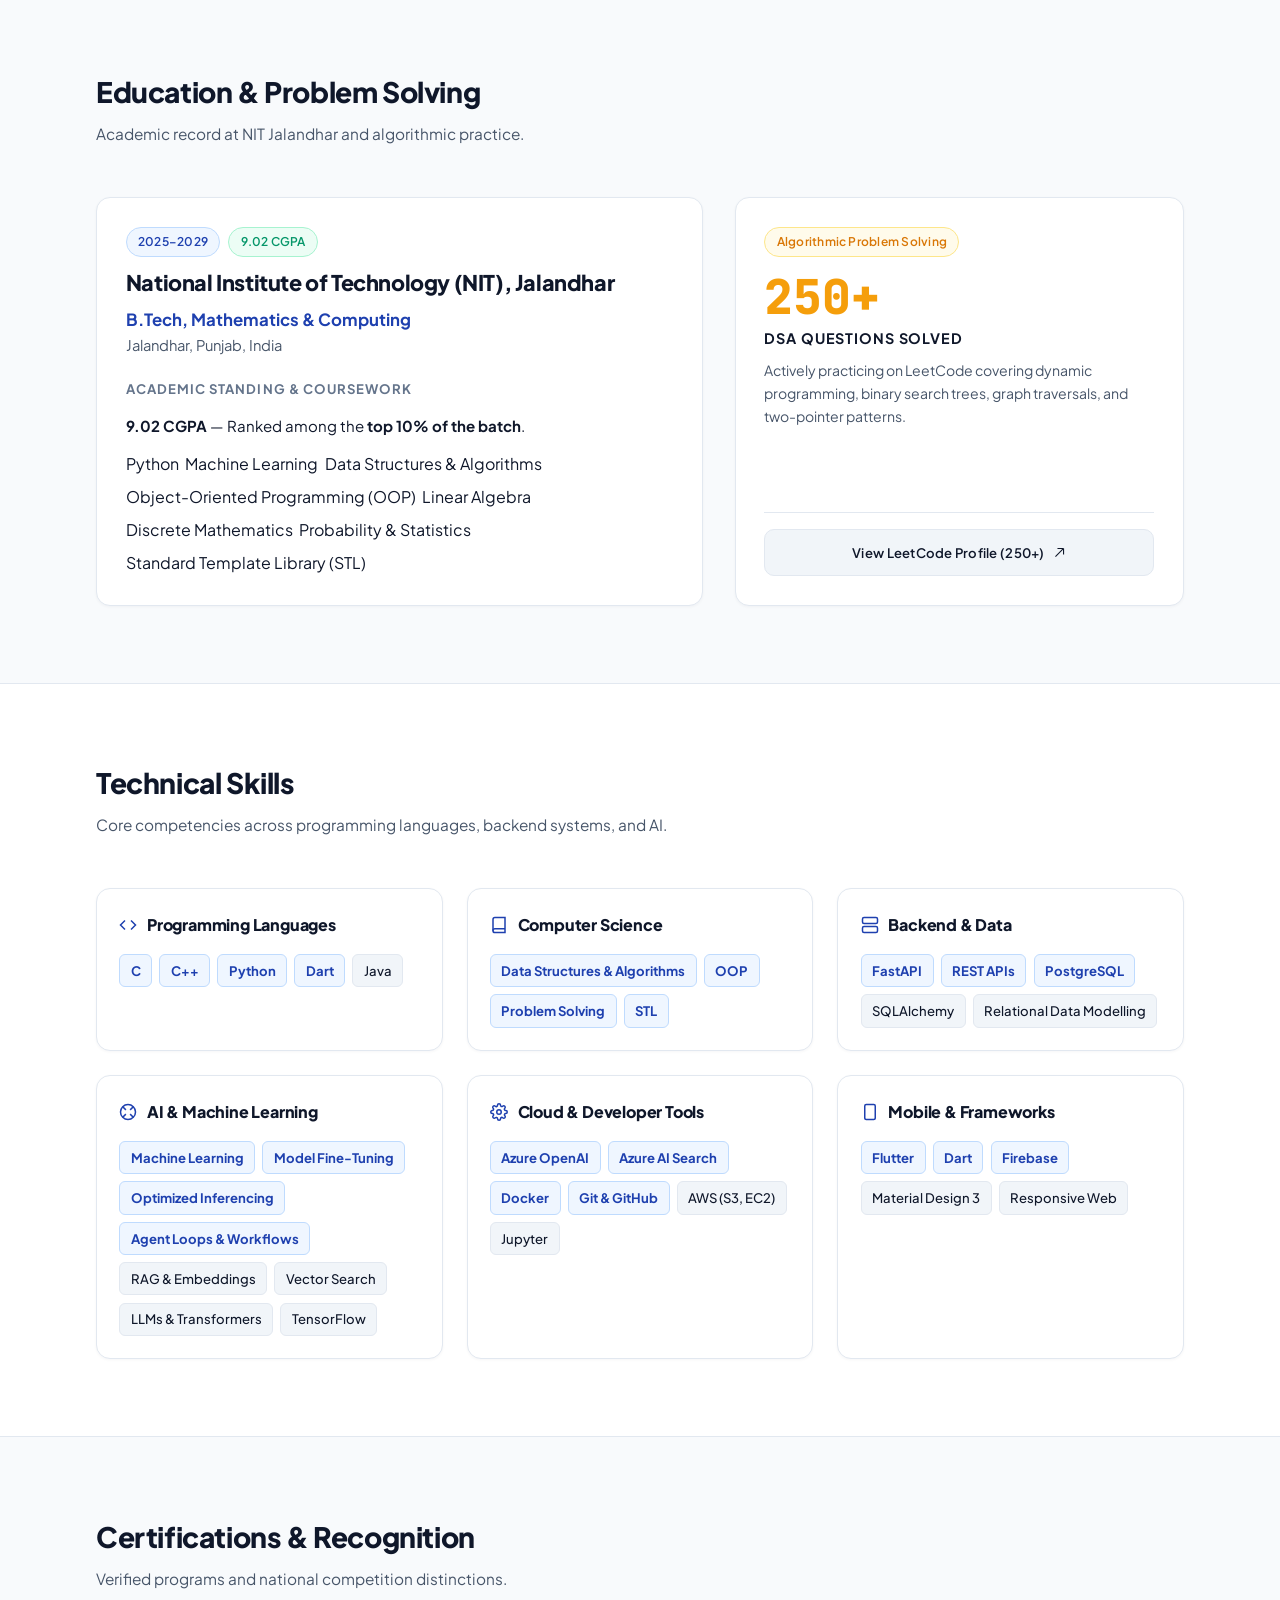
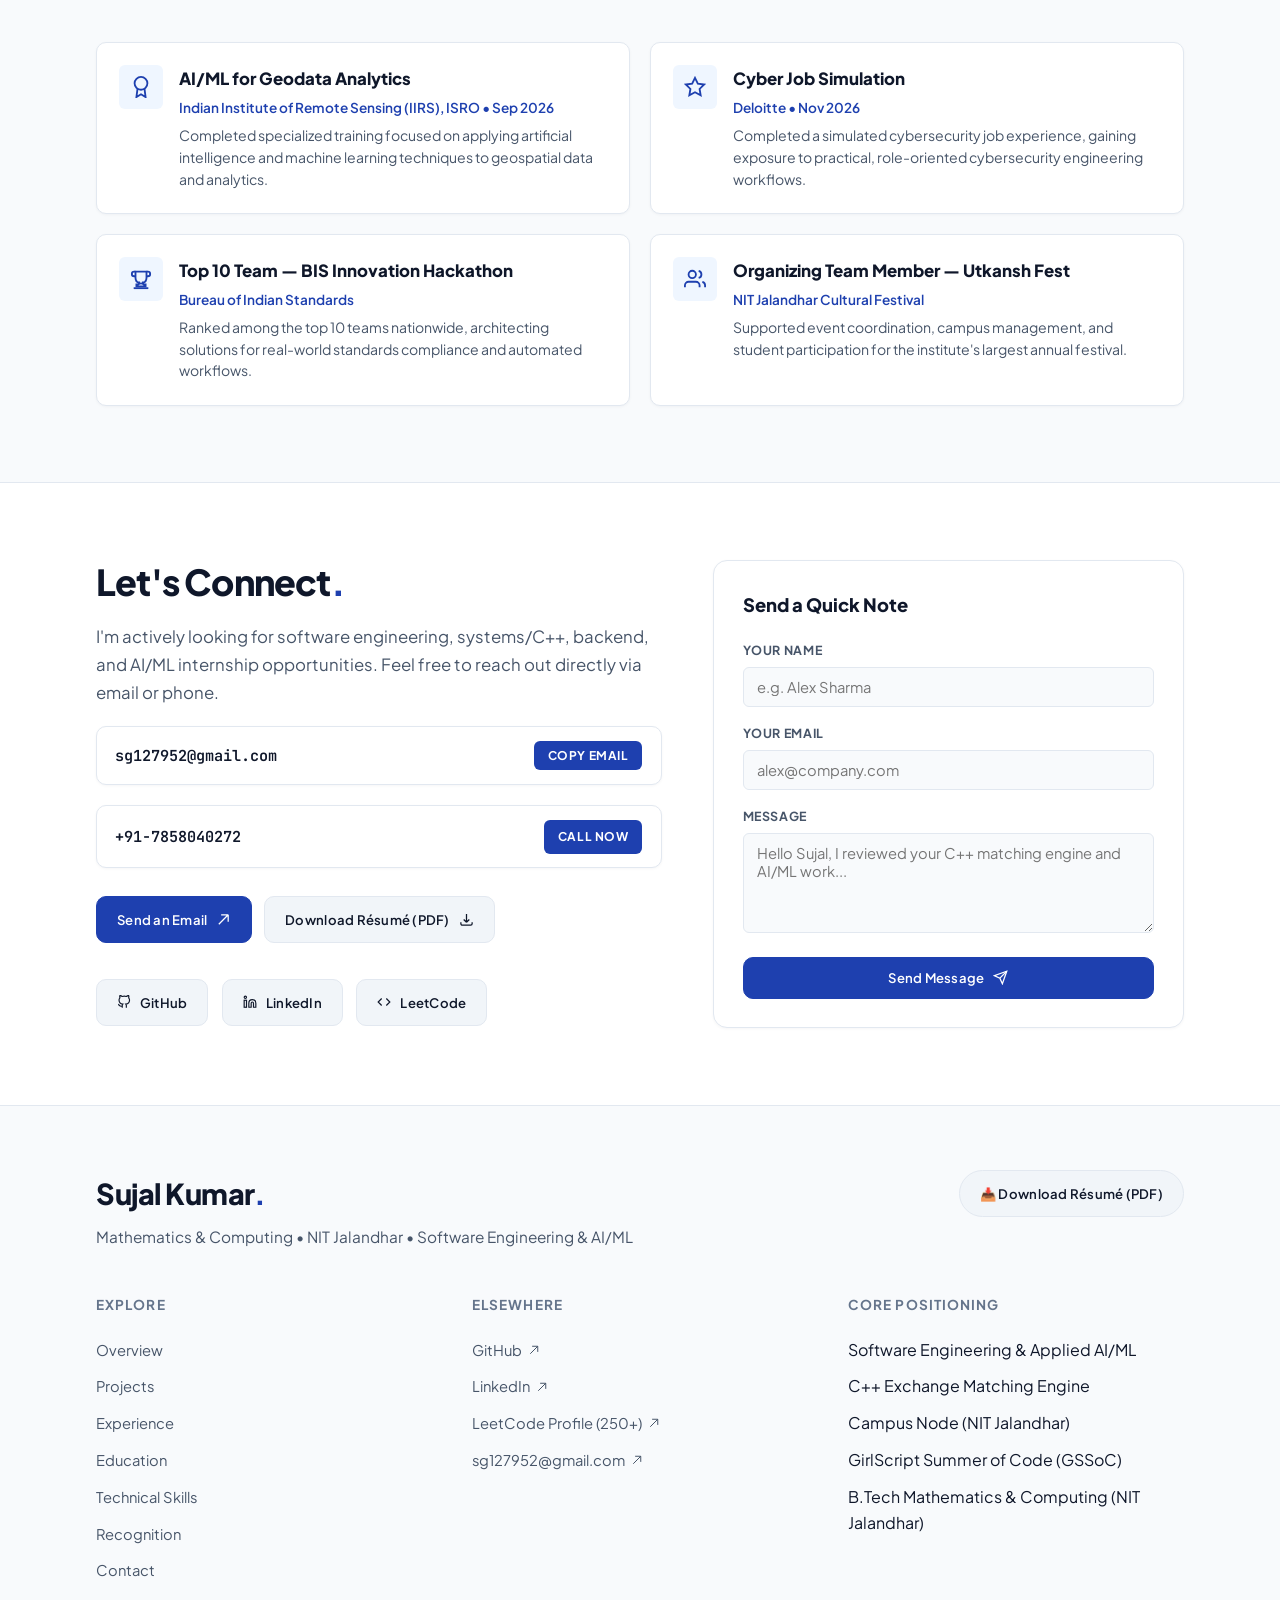
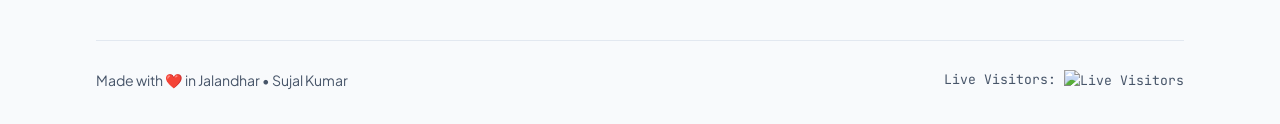
==== commit a67c3c3a: "feat: real-time live visitor counter and comprehensive mobile UI/UX optimization - Replace static co" ====
--- a/index.html
+++ b/index.html
@@ -938,8 +938,8 @@
         </p>
 
         <div class="visitor-counter">
-          <span>Visitor count:</span>
-          <span class="visitor-badge" id="visitorCount">1,439</span>
+          <span>Live Visitors:</span>
+          <img src="https://api.visitorbadge.io/api/visitors?path=https%3A%2F%2Fsujal01go.github.io&label=visitors&labelColor=%230f172a&countColor=%231e40af&style=flat" alt="Live Visitors" class="visitor-badge-img" height="20" loading="lazy">
         </div>
       </div>
 
--- a/css/style.css
+++ b/css/style.css
@@ -1557,18 +1557,16 @@
 }
 
 /* ==========================================================================
-   ADVANCED MOBILE OPTIMIZATION (Strict Media Queries)
+   ADVANCED MOBILE & RESPONSIVE OPTIMIZATION
    ========================================================================== */
 @media (max-width: 1024px) {
   .hero-grid {
     grid-template-columns: 1fr;
     gap: 2.5rem;
   }
-  .pillars-grid {
-    grid-template-columns: 1fr;
-  }
   .project-grid {
     grid-template-columns: repeat(2, minmax(0, 1fr));
+    gap: 1.5rem;
   }
   .skills-matrix {
     grid-template-columns: repeat(2, minmax(0, 1fr));
@@ -1579,48 +1577,215 @@
 }
 
 @media (max-width: 768px) {
+  :root {
+    --page-gutter: 1.15rem;
+  }
+
+  /* Prevent any horizontal overflow */
+  html, body {
+    width: 100%;
+    max-width: 100%;
+    overflow-x: hidden;
+  }
+
+  .wrap, .wrap-wide {
+    padding-left: var(--page-gutter);
+    padding-right: var(--page-gutter);
+    width: 100%;
+    box-sizing: border-box;
+  }
+
+  /* Header & Navigation */
   .site-nav {
-    padding-block: 0.75rem;
+    padding-block: 0.65rem;
+    gap: 1rem;
+  }
+  .nav-brand {
+    font-size: 1.15rem;
   }
   .nav-links {
+    display: none;
+  }
+  /* Hide desktop social icons in header on mobile to avoid overcrowding */
+  .nav-actions .nav-social-link {
     display: none;
   }
   .mobile-menu-toggle {
     display: flex;
     align-items: center;
     justify-content: center;
-    min-width: 44px;
+    width: 42px;
+    height: 42px;
+    min-width: 42px;
+    min-height: 42px;
+    padding: 0;
+  }
+
+  /* Mobile Drawer Menu */
+  .mobile-nav {
+    padding: 0.75rem var(--page-gutter) 1.25rem;
+    background: rgba(255, 255, 255, 0.98);
+    backdrop-filter: blur(16px);
+    -webkit-backdrop-filter: blur(16px);
+  }
+  .mobile-nav a {
+    padding: 0.7rem 0.25rem;
+    font-size: 0.95rem;
     min-height: 44px;
-  }
-
+    display: flex;
+    align-items: center;
+  }
+
+  /* Section Spacing */
   .section {
-    padding-block: clamp(2.5rem, 5vw, 3.75rem);
-  }
+    padding-block: clamp(2.25rem, 6vw, 3.5rem);
+  }
+  .section-header {
+    margin-bottom: 1.75rem;
+  }
+  .section-title {
+    font-size: clamp(1.65rem, 6vw, 2.1rem);
+  }
+  .section-subtitle {
+    font-size: 0.92rem;
+  }
+
+  /* Hero Section */
   .hero {
-    padding-top: 1.5rem;
-    padding-bottom: 2.5rem;
-  }
+    padding-top: 1.25rem;
+    padding-bottom: 2.25rem;
+  }
+  .hero-grid {
+    grid-template-columns: 1fr;
+    gap: 2rem;
+    width: 100%;
+  }
+  .hero-grid > * {
+    min-width: 0;
+    max-width: 100%;
+  }
+
+  .hero-status-bar {
+    max-width: 100%;
+    padding: 0.35rem 0.75rem;
+    white-space: normal;
+    display: inline-flex;
+    align-items: center;
+    gap: 0.5rem;
+    border-radius: var(--radius-md);
+  }
+  .hero-status-text {
+    font-size: 0.72rem;
+    line-height: 1.35;
+    word-break: break-word;
+    letter-spacing: 0.03em;
+  }
+
   .hero-headline {
-    font-size: clamp(1.85rem, 7vw, 2.5rem);
+    font-size: clamp(2rem, 8.5vw, 2.75rem);
+    letter-spacing: -0.6px;
+    margin: 0.65rem 0 0.85rem 0;
+  }
+  .hero-lead {
+    font-size: 0.98rem;
+    line-height: 1.6;
+    margin-bottom: 0.85rem;
+  }
+  .hero-note {
+    font-size: 0.86rem;
+    line-height: 1.55;
+    padding: 0.75rem 0.95rem;
+    margin-bottom: 1.25rem;
+  }
+
+  .hero-focus-tags {
+    gap: 0.35rem;
+    margin-bottom: 1.5rem;
+  }
+  .focus-chip {
+    font-size: 0.72rem;
+    padding: 0.26rem 0.55rem;
   }
 
   .hero-actions {
     flex-direction: column;
     width: 100%;
+    gap: 0.65rem;
   }
   .hero-actions .button {
     width: 100%;
-    min-height: 46px;
-  }
-
+    min-height: 48px;
+    justify-content: center;
+    font-size: 0.92rem;
+  }
+
+  /* Systems Console on Mobile */
+  .systems-console {
+    width: 100%;
+    max-width: 100%;
+    border-radius: var(--radius-lg);
+    box-sizing: border-box;
+  }
+  .console-header {
+    padding: 0.75rem 1rem;
+  }
+  .console-body {
+    padding: 1rem;
+    overflow-x: auto;
+    -webkit-overflow-scrolling: touch;
+  }
+  .console-prompt-line {
+    font-size: 0.72rem;
+    word-break: break-all;
+    margin-bottom: 0.75rem;
+  }
+  .console-table {
+    width: 100%;
+    font-size: 0.74rem;
+  }
+  .console-table td {
+    padding: 0.28rem 0;
+  }
+  .console-table td.key {
+    width: 90px;
+    font-size: 0.68rem;
+    vertical-align: top;
+    color: #94a3b8;
+  }
+  .console-table td.val {
+    font-size: 0.74rem;
+    word-break: break-word;
+    line-height: 1.4;
+  }
+  .console-pills-row {
+    gap: 0.35rem;
+    flex-wrap: wrap;
+    padding-top: 0.65rem;
+    margin-top: 0.4rem;
+  }
+  .console-pill {
+    font-size: 0.68rem;
+    padding: 0.18rem 0.45rem;
+  }
+  .console-telemetry-bar {
+    flex-direction: column;
+    align-items: flex-start;
+    gap: 0.35rem;
+    padding: 0.65rem 1rem;
+    font-size: 0.7rem;
+  }
+
+  /* Project Section & Cards */
   .project-filters {
     display: flex;
     flex-wrap: nowrap;
     overflow-x: auto;
     -webkit-overflow-scrolling: touch;
-    padding-bottom: 0.5rem;
-    margin-bottom: 1.5rem;
-    gap: 0.5rem;
+    scroll-padding: 0.5rem;
+    gap: 0.45rem;
+    padding-bottom: 0.65rem;
+    margin-bottom: 1.25rem;
+    width: 100%;
     scrollbar-width: none;
   }
   .project-filters::-webkit-scrollbar {
@@ -1628,47 +1793,228 @@
   }
   .filter-btn {
     flex-shrink: 0;
+    white-space: nowrap;
     min-height: 40px;
-    padding: 0.45rem 1rem;
+    padding: 0.45rem 0.95rem;
+    font-size: 0.82rem;
+    border-radius: 9999px;
   }
 
   .project-grid {
     grid-template-columns: 1fr;
-    gap: 1.5rem;
-  }
+    gap: 1.25rem;
+    width: 100%;
+  }
+  .project-tile {
+    width: 100%;
+    max-width: 100%;
+    border-radius: var(--radius-lg);
+  }
+  .project-copy {
+    padding: 1.15rem;
+  }
+  .project-meta-top {
+    display: flex;
+    flex-wrap: wrap;
+    gap: 0.4rem;
+    align-items: center;
+    justify-content: space-between;
+    margin-bottom: 0.5rem;
+  }
+  .project-category {
+    font-size: 0.7rem;
+  }
+  .project-title {
+    font-size: 1.12rem;
+    line-height: 1.35;
+    margin-bottom: 0.45rem;
+  }
+  .project-desc {
+    font-size: 0.88rem;
+    line-height: 1.55;
+  }
+  .project-tech-stack {
+    gap: 0.3rem;
+    margin-bottom: 1rem;
+    padding-top: 0.65rem;
+  }
+  .tech-tag {
+    font-size: 0.7rem;
+    padding: 0.18rem 0.45rem;
+  }
+  .project-links {
+    flex-wrap: wrap;
+    gap: 0.75rem;
+  }
+  .project-link-btn {
+    min-height: 40px;
+    font-size: 0.82rem;
+  }
+
+  /* Experience Section */
+  .experience-list {
+    gap: 1rem;
+  }
+  .experience-row {
+    grid-template-columns: 40px 1fr;
+    gap: 0.85rem;
+    padding: 1.15rem;
+  }
+  .org-avatar {
+    width: 40px;
+    height: 40px;
+    font-size: 0.8rem;
+    border-radius: var(--radius-sm);
+  }
+  .exp-header-line {
+    flex-direction: column;
+    align-items: flex-start;
+    gap: 0.2rem;
+  }
+  .exp-title {
+    font-size: 1.05rem;
+  }
+  .exp-time {
+    font-size: 0.75rem;
+  }
+  .exp-org {
+    font-size: 0.86rem;
+    margin-bottom: 0.5rem;
+  }
+  .exp-bullets li {
+    font-size: 0.88rem;
+    line-height: 1.55;
+  }
+
+  /* Education & Academics */
+  .academics-grid {
+    grid-template-columns: 1fr;
+    gap: 1.25rem;
+  }
+  .academic-card {
+    padding: 1.25rem;
+  }
+  .academic-degree {
+    font-size: 1.2rem;
+  }
+  .academic-dept {
+    font-size: 0.95rem;
+  }
+
+  /* Skills Matrix */
   .skills-matrix {
     grid-template-columns: 1fr;
-  }
+    gap: 1rem;
+  }
+  .skill-category-card {
+    padding: 1.15rem;
+  }
+  .skill-badges-list {
+    gap: 0.35rem;
+  }
+  .skill-pill {
+    font-size: 0.74rem;
+    padding: 0.25rem 0.55rem;
+  }
+
+  /* Certifications & Recognition */
   .cert-grid {
     grid-template-columns: 1fr;
-  }
+    gap: 1rem;
+  }
+  .cert-card {
+    padding: 1.15rem;
+    gap: 0.85rem;
+  }
+  .cert-icon {
+    width: 40px;
+    height: 40px;
+    min-width: 40px;
+  }
+
+  /* Contact Section */
   .contact-container {
     grid-template-columns: 1fr;
+    gap: 1.75rem;
+  }
+  .contact-headline {
+    font-size: clamp(1.75rem, 6vw, 2.25rem);
+  }
+  .contact-intro {
+    font-size: 0.95rem;
+  }
+  .copy-email-box {
+    flex-direction: column;
+    align-items: stretch;
+    gap: 0.65rem;
+    padding: 0.85rem 1rem;
+  }
+  .copy-email-text {
+    font-size: 0.9rem;
+    word-break: break-all;
+    text-align: center;
+  }
+  .copy-btn {
+    width: 100%;
+    min-height: 44px;
+    justify-content: center;
+  }
+  .contact-card {
+    padding: 1.25rem;
+  }
+  /* Prevent iOS automatic zoom when focusing input fields */
+  .form-input, .form-textarea {
+    font-size: 16px;
+    min-height: 44px;
+  }
+
+  /* Footer */
+  .site-footer {
+    padding-top: 2.75rem;
+    padding-bottom: 2.25rem;
+  }
+  .footer-heading {
+    flex-direction: column;
+    align-items: flex-start;
+    gap: 1.15rem;
+    margin-bottom: 2rem;
   }
   .footer-columns {
     grid-template-columns: 1fr;
-    gap: 1.8rem;
-  }
-
-  .experience-row {
-    grid-template-columns: 44px 1fr;
-    gap: 1rem;
-  }
-  .org-avatar {
-    width: 44px;
-    height: 44px;
-  }
-
+    gap: 1.75rem;
+  }
+  .footer-signoff {
+    flex-direction: column;
+    align-items: flex-start;
+    gap: 0.85rem;
+    margin-top: 2rem;
+    padding-top: 1.25rem;
+  }
+  .visitor-counter {
+    display: flex;
+    align-items: center;
+    gap: 0.5rem;
+    flex-wrap: wrap;
+  }
+
+  /* Modal Sheet on Mobile */
   .modal-overlay {
-    padding: 0.75rem;
+    padding: 0;
     align-items: flex-end;
   }
   .modal-content {
-    max-height: 90vh;
-    padding: 1.25rem 1rem 1.75rem;
+    max-height: 92vh;
+    padding: 1.25rem 1rem 2rem;
     border-radius: var(--radius-xl) var(--radius-xl) 0 0;
     width: 100%;
+    margin: 0;
     -webkit-overflow-scrolling: touch;
+  }
+  .modal-close-btn {
+    top: 0.85rem;
+    right: 0.85rem;
+    width: 40px;
+    height: 40px;
   }
 }
 
@@ -1680,13 +2026,12 @@
     grid-template-columns: 1fr;
     gap: 0.75rem;
   }
-  .copy-email-box {
-    flex-direction: column;
-    align-items: stretch;
-  }
-  .copy-btn {
-    width: 100%;
-    justify-content: center;
-    min-height: 42px;
-  }
-}
+  .contact-social-row {
+    display: grid;
+    grid-template-columns: 1fr 1fr;
+    gap: 0.5rem;
+  }
+  .contact-social-row a:last-child {
+    grid-column: span 2;
+  }
+}
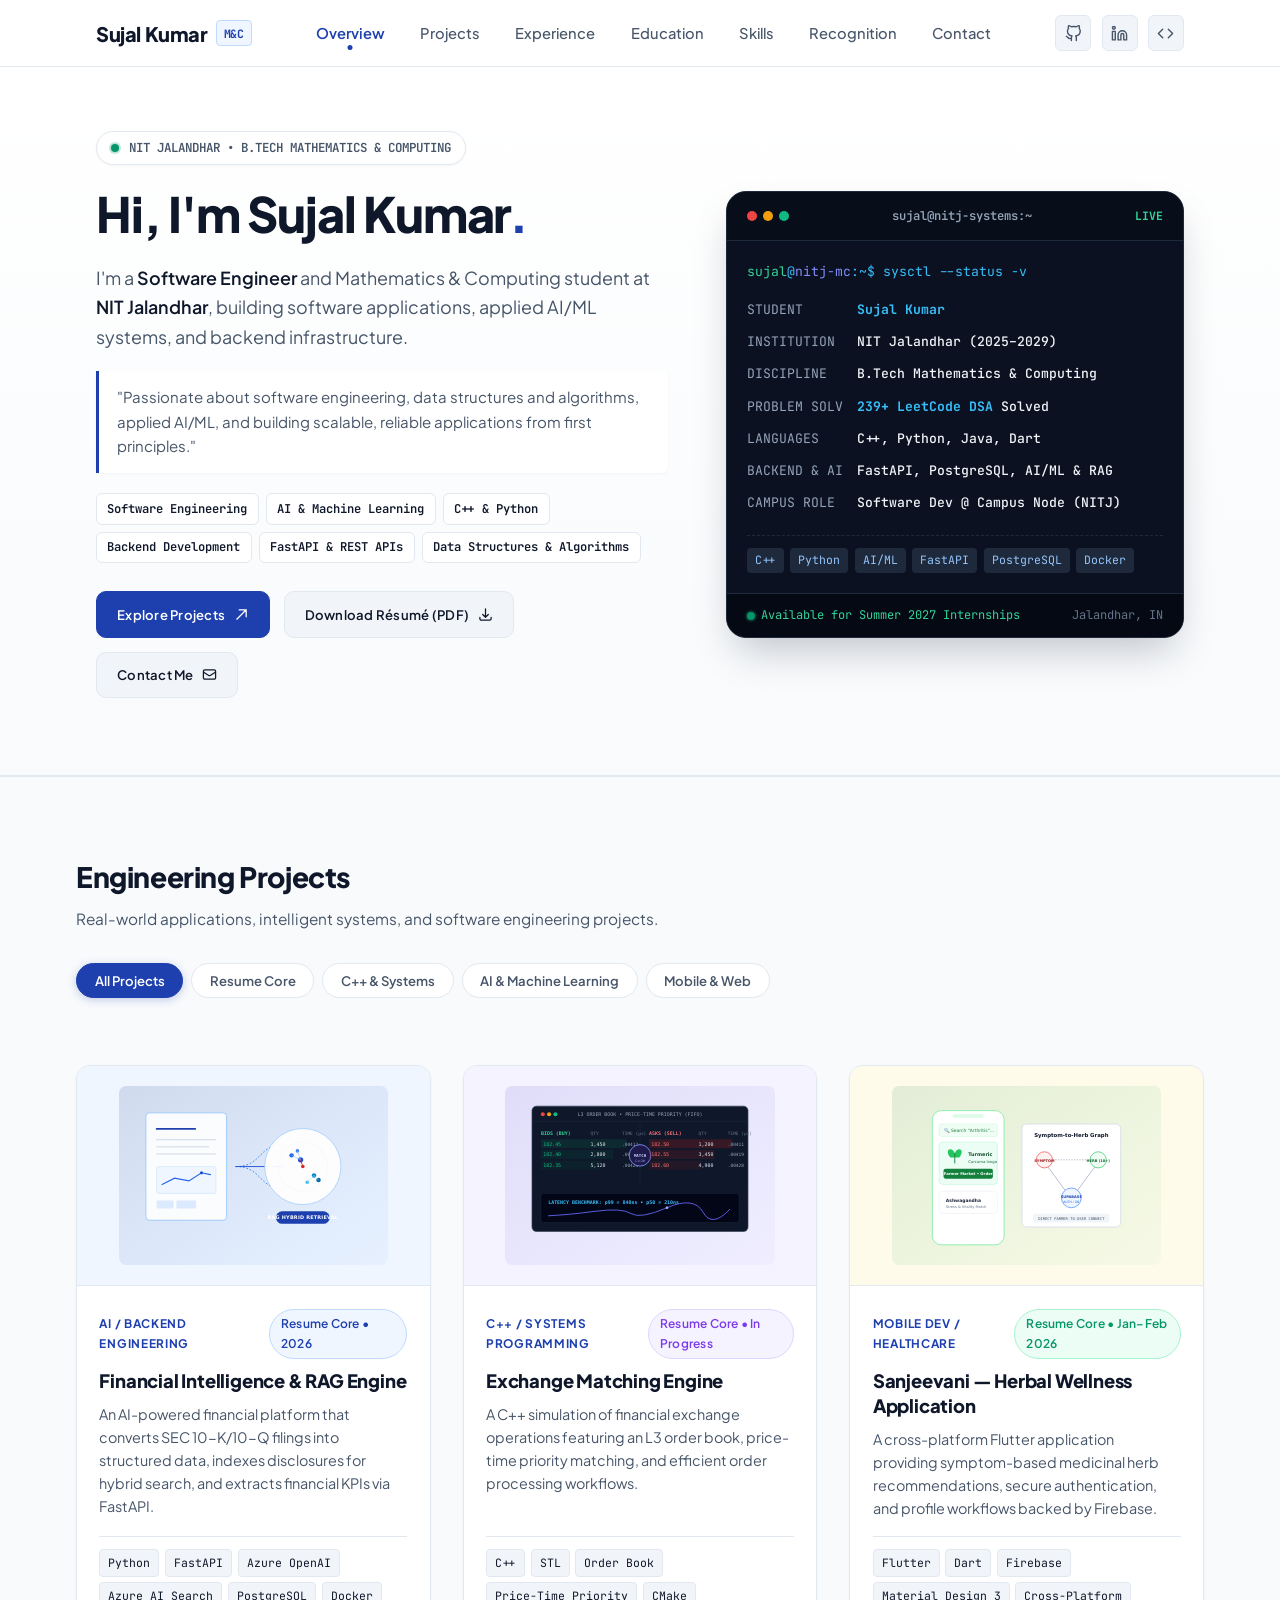
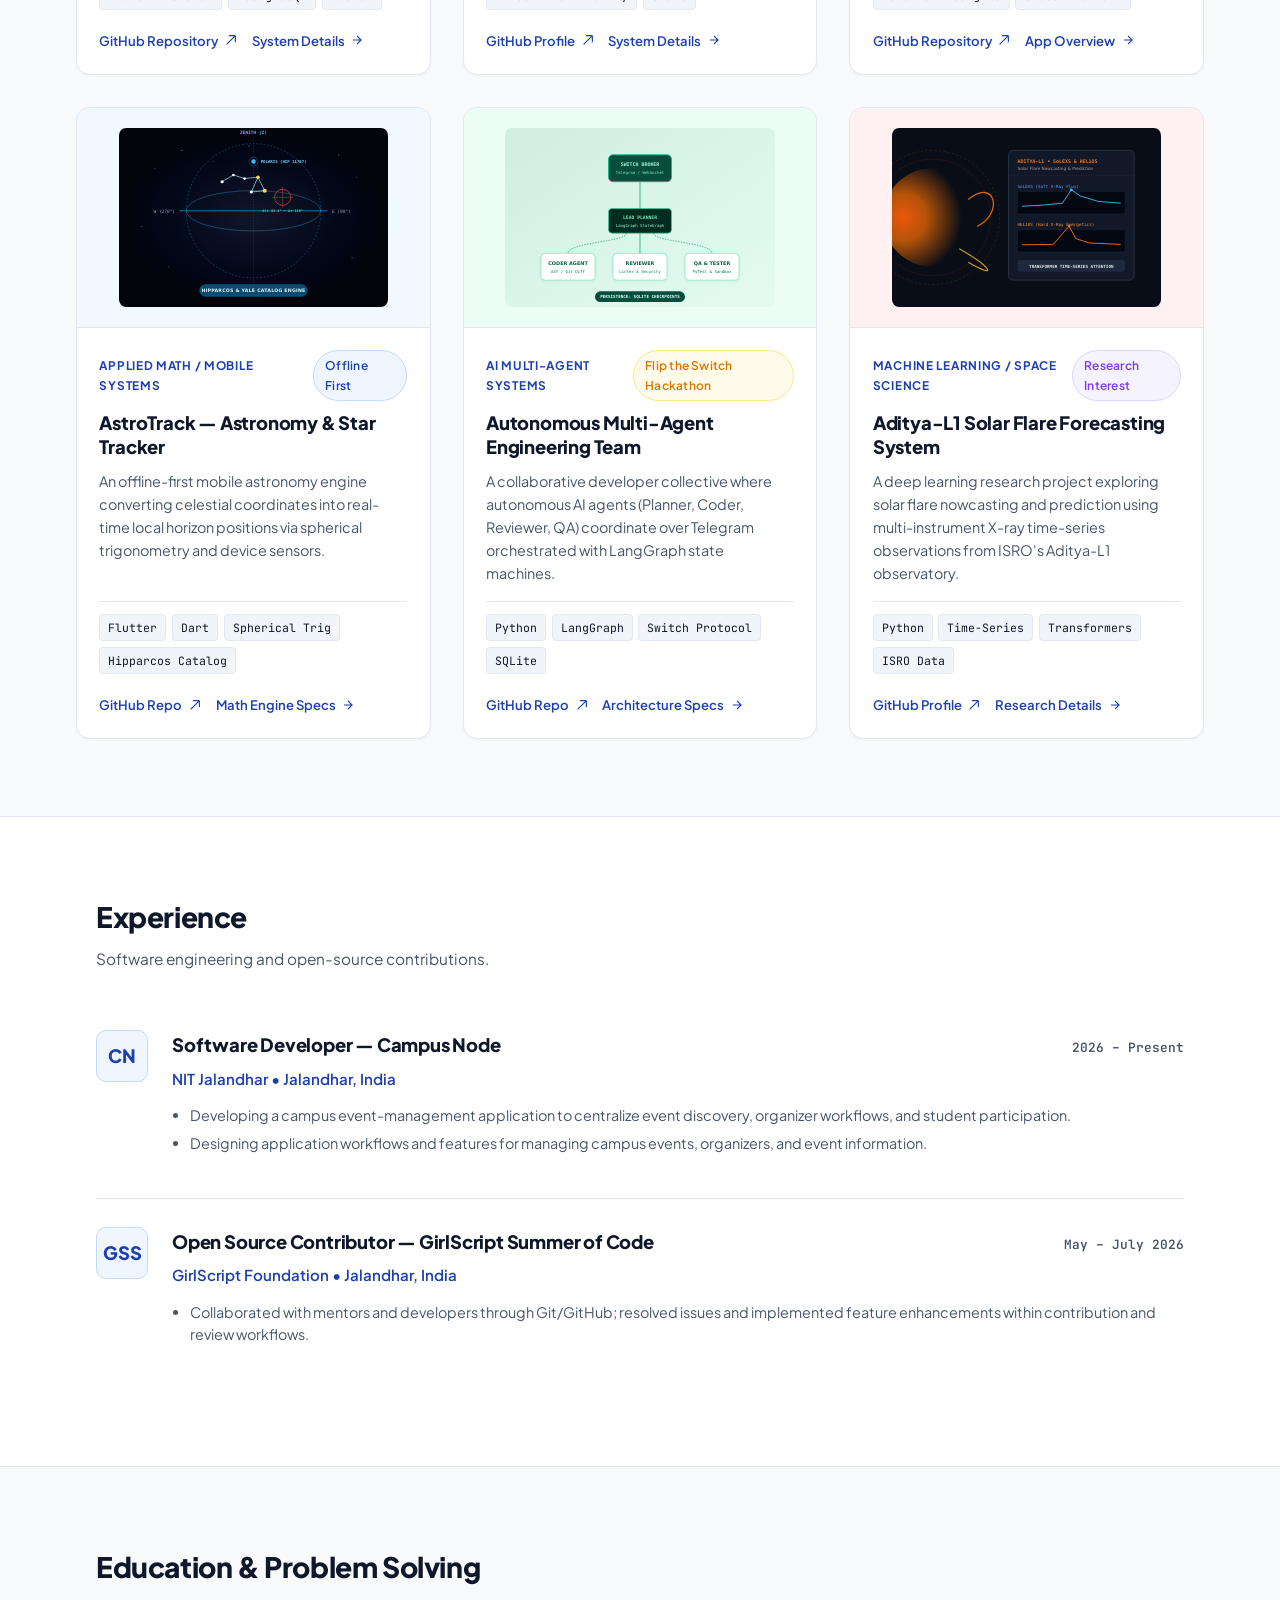
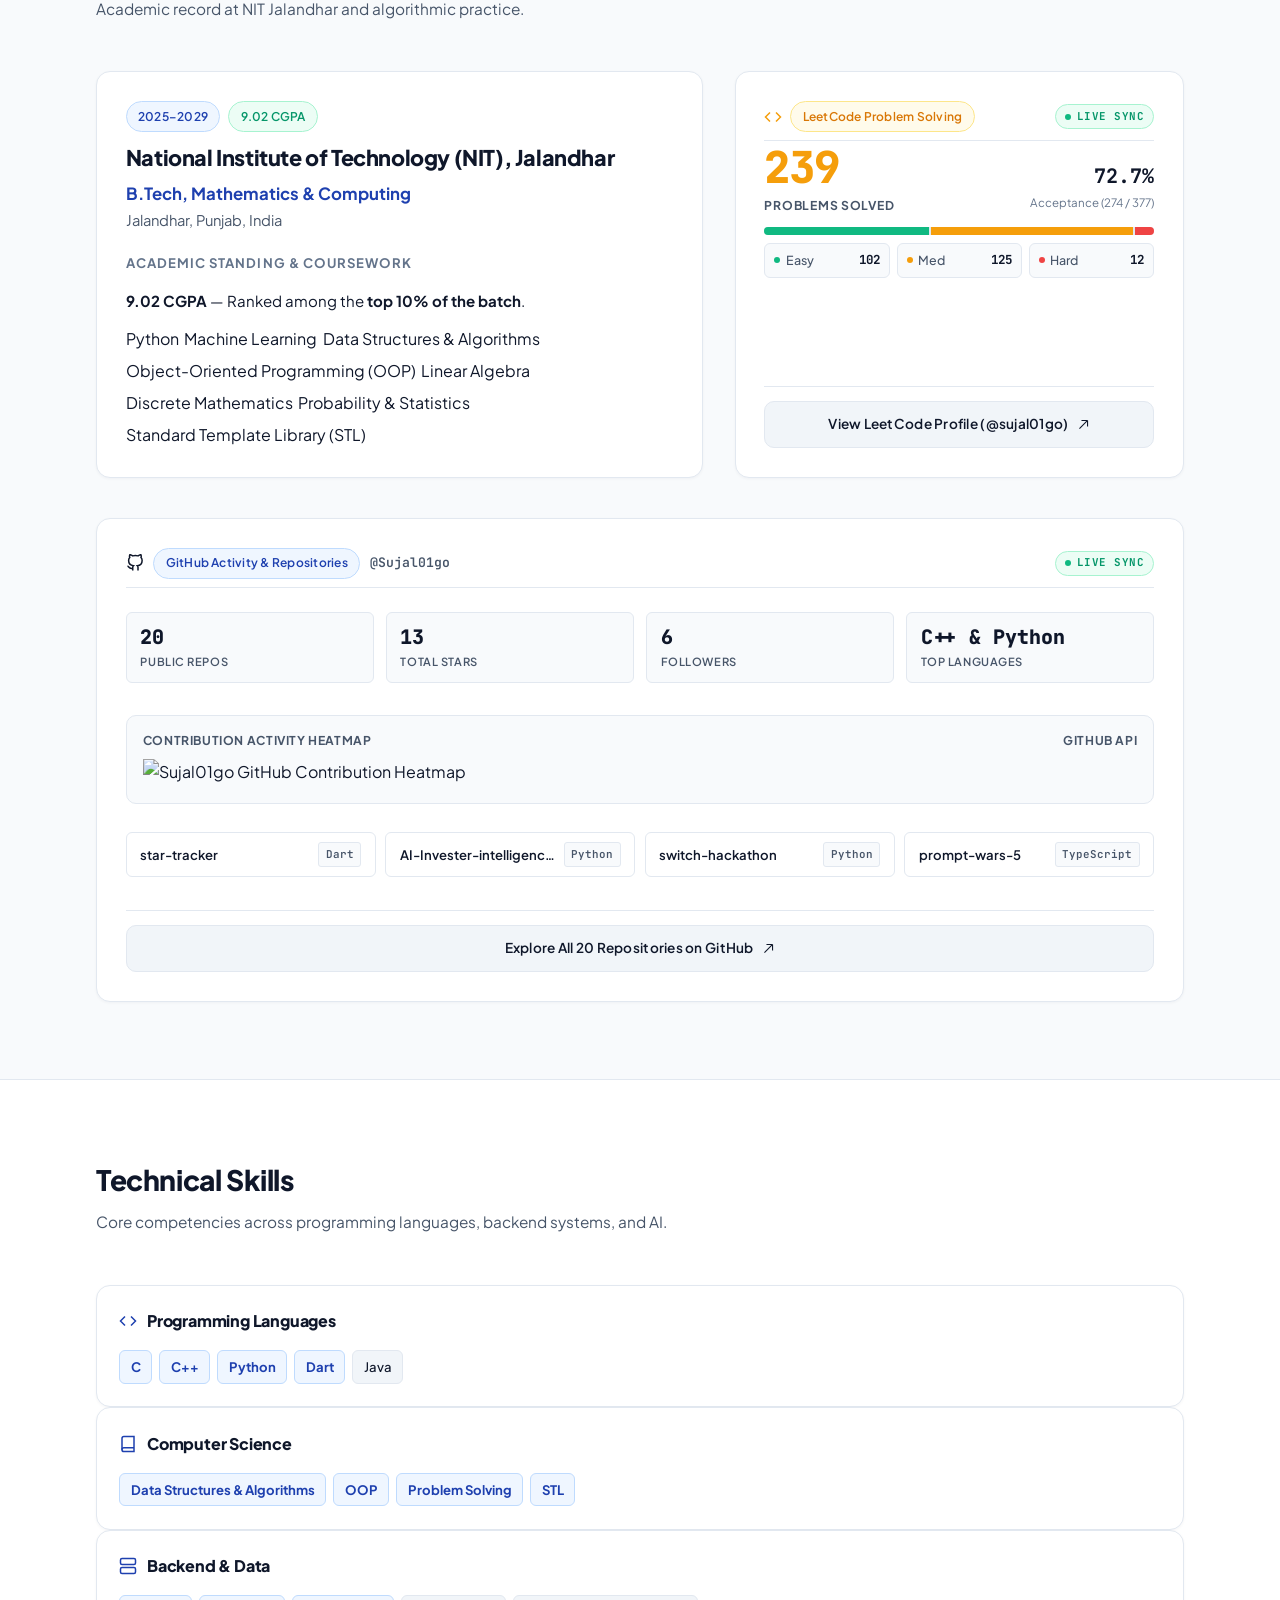
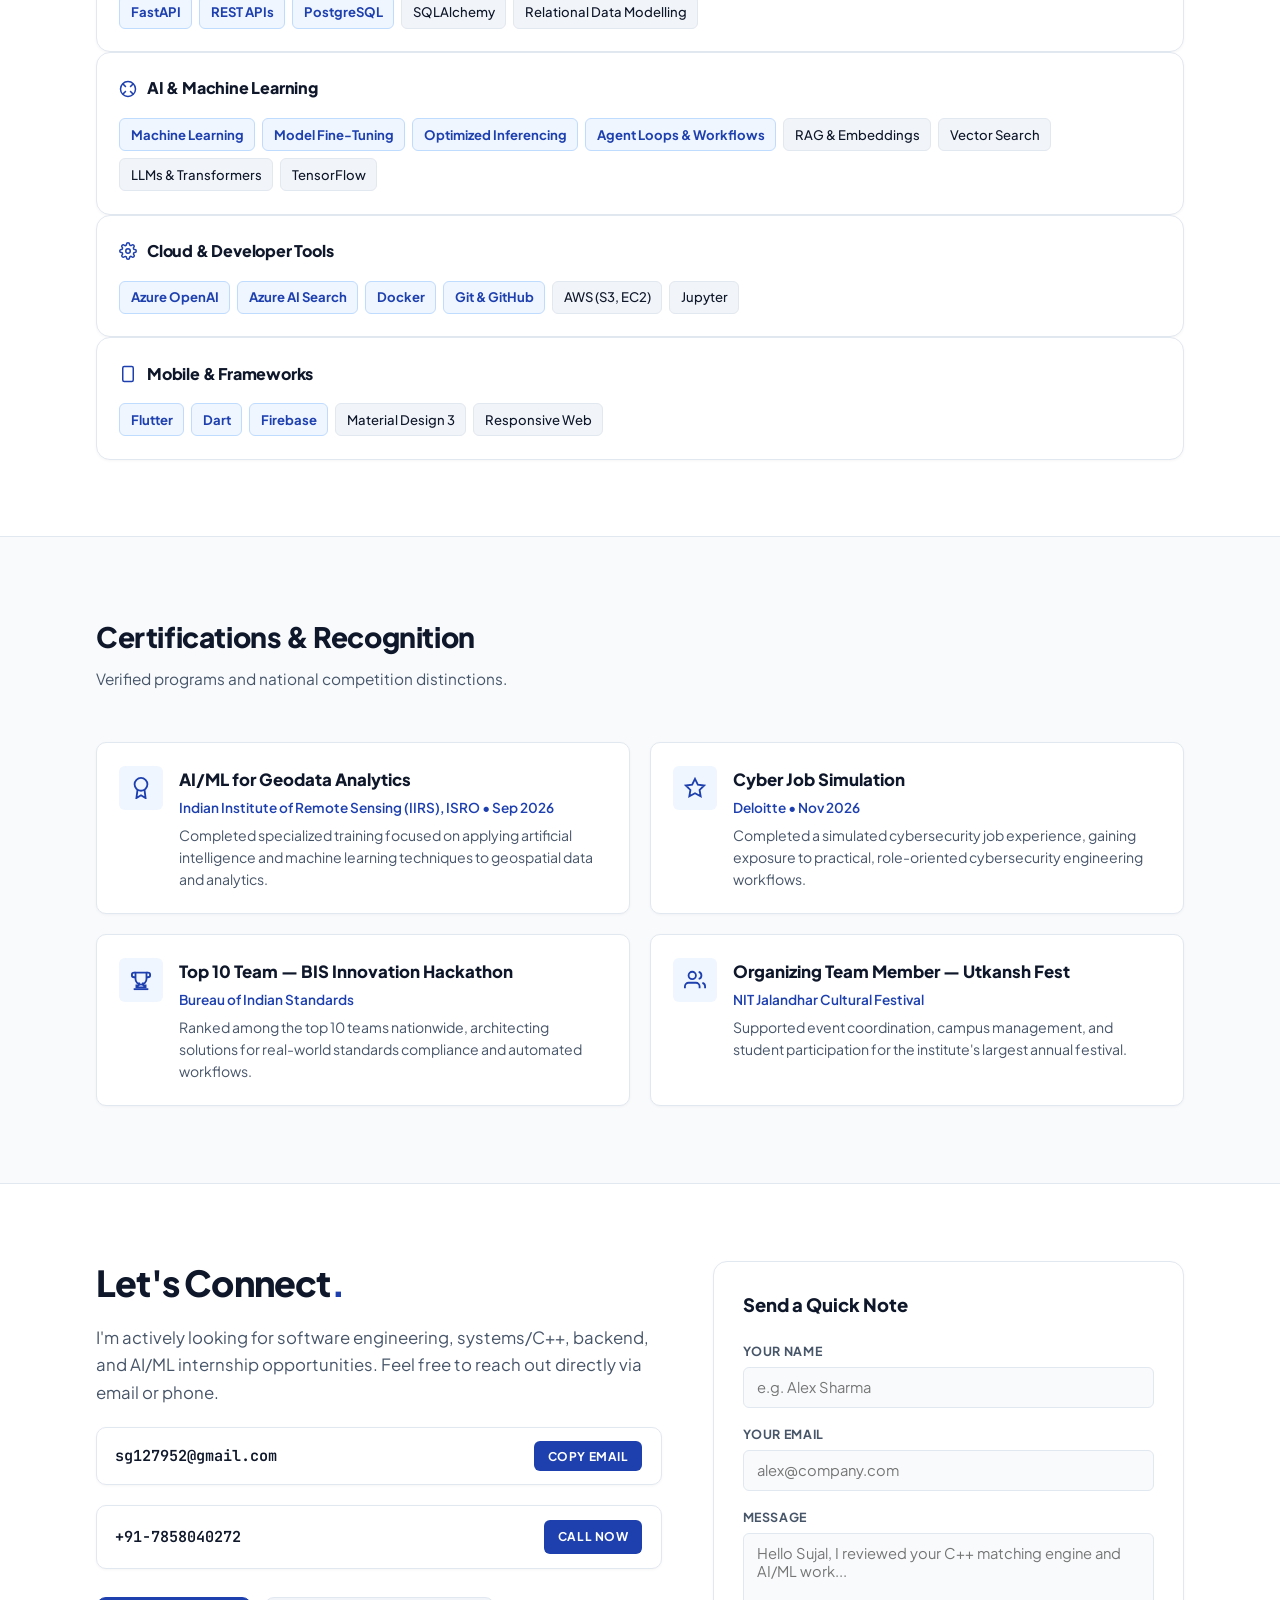
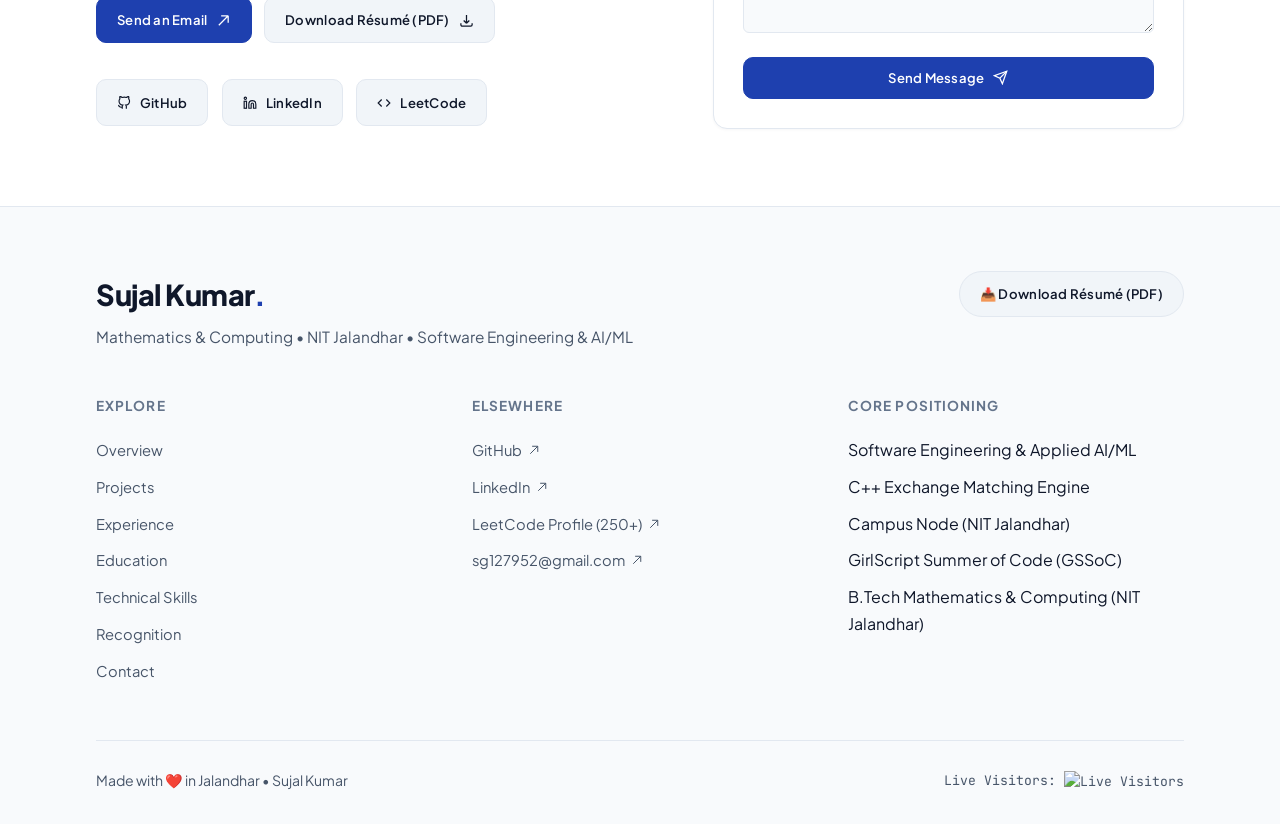
==== commit 2bb8d9c8: "feat: live GitHub and LeetCode scraping telemetry with mobile optimization" ====
--- a/index.html
+++ b/index.html
@@ -172,7 +172,7 @@
             </tr>
             <tr>
               <td class="key">PROBLEM SOLV</td>
-              <td class="val"><strong>250+ LeetCode DSA</strong> Solved</td>
+              <td class="val"><strong id="heroLeetCodeCount">239+ LeetCode DSA</strong> Solved</td>
             </tr>
             <tr>
               <td class="key">LANGUAGES</td>
@@ -456,24 +456,6 @@
             </div>
           </div>
         </article>
-            <div class="project-tech-stack">
-              <span class="tech-tag">Python</span>
-              <span class="tech-tag">Time-Series</span>
-              <span class="tech-tag">Transformers</span>
-              <span class="tech-tag">ISRO Data</span>
-            </div>
-            <div class="project-links">
-              <a href="https://github.com/Sujal01go" target="_blank" rel="noopener noreferrer" class="project-link-btn">
-                GitHub Profile
-                <svg viewBox="0 0 24 24" fill="none" stroke="currentColor" stroke-width="2"><path d="m4.5 19.5 15-15m0 0H8.25m11.25 0v11.25"></path></svg>
-              </a>
-              <a href="#" data-project-trigger="aditya" class="project-link-btn">
-                Research Details
-                <svg viewBox="0 0 24 24" fill="none" stroke="currentColor" stroke-width="2"><path d="M5 12h14m-7-7 7 7-7 7"></path></svg>
-              </a>
-            </div>
-          </div>
-        </article>
 
       </div>
     </div>
@@ -572,21 +554,133 @@
           </div>
         </div>
 
-        <!-- Problem Solving & LeetCode Widget -->
-        <div class="academic-card" style="justify-content: space-between;">
+        <!-- Problem Solving & LeetCode Live Telemetry Widget -->
+        <div class="academic-card lc-card" style="justify-content: space-between;">
           <div>
-            <span class="badge badge-amber">Algorithmic Problem Solving</span>
-            <div style="margin-top: 1rem;">
-              <div style="font-size: 3rem; font-weight: 800; font-family: var(--mono); color: #f59e0b; line-height: 1;">250+</div>
-              <div style="font-size: 0.9rem; font-weight: 700; text-transform: uppercase; letter-spacing: 0.06em; margin-top: 0.35rem;">DSA Questions Solved</div>
-              <p style="font-size: 0.88rem; color: var(--text-muted); margin-top: 0.5rem;">
-                Actively practicing on LeetCode covering dynamic programming, binary search trees, graph traversals, and two-pointer patterns.
-              </p>
-            </div>
-          </div>
-          <div style="margin-top: 1rem; padding-top: 1rem; border-top: 1px solid var(--rule);">
-            <a href="https://leetcode.com/u/sujal01go/" target="_blank" rel="noopener noreferrer" class="button" style="width: 100%;">
-              View LeetCode Profile (250+)
+            <div class="card-telemetry-header">
+              <div style="display: flex; gap: 0.5rem; align-items: center;">
+                <svg class="telemetry-icon" viewBox="0 0 24 24" fill="none" stroke="#f59e0b" stroke-width="2">
+                  <polyline points="16 18 22 12 16 6"></polyline>
+                  <polyline points="8 6 2 12 8 18"></polyline>
+                </svg>
+                <span class="badge badge-amber">LeetCode Problem Solving</span>
+              </div>
+              <span class="live-pill"><span class="live-pulse"></span> LIVE SYNC</span>
+            </div>
+
+            <div class="lc-stats-hero">
+              <div class="lc-big-stat">
+                <span class="lc-number" id="lcTotalSolved">239</span>
+                <span class="lc-label">Problems Solved</span>
+              </div>
+              <div class="lc-acceptance">
+                <span class="lc-acc-rate" id="lcAcceptance">72.7%</span>
+                <span class="lc-acc-label">Acceptance (274 / 377)</span>
+              </div>
+            </div>
+
+            <!-- Dynamic Difficulty Progress Bar -->
+            <div class="lc-breakdown-bar">
+              <div class="bar-segment bar-easy" style="width: 42.7%;" title="Easy: 102"></div>
+              <div class="bar-segment bar-medium" style="width: 52.3%;" title="Medium: 125"></div>
+              <div class="bar-segment bar-hard" style="width: 5.0%;" title="Hard: 12"></div>
+            </div>
+
+            <!-- Difficulty Pills -->
+            <div class="lc-difficulty-row">
+              <div class="diff-badge easy">
+                <span class="diff-dot easy"></span>
+                <span class="diff-name">Easy</span>
+                <strong id="lcEasyCount">102</strong>
+              </div>
+              <div class="diff-badge medium">
+                <span class="diff-dot medium"></span>
+                <span class="diff-name">Med</span>
+                <strong id="lcMediumCount">125</strong>
+              </div>
+              <div class="diff-badge hard">
+                <span class="diff-dot hard"></span>
+                <span class="diff-name">Hard</span>
+                <strong id="lcHardCount">12</strong>
+              </div>
+            </div>
+          </div>
+
+          <div style="margin-top: 1rem; padding-top: 0.85rem; border-top: 1px solid var(--rule);">
+            <a href="https://leetcode.com/u/sujal01go/" target="_blank" rel="noopener noreferrer" class="button button-telemetry">
+              View LeetCode Profile (@sujal01go)
+              <svg viewBox="0 0 24 24" fill="none" stroke="currentColor" stroke-width="2" style="width: 13px; height: 13px;"><path d="m4.5 19.5 15-15m0 0H8.25m11.25 0v11.25"></path></svg>
+            </a>
+          </div>
+        </div>
+
+        <!-- GitHub Live Activity & Contribution Telemetry Card -->
+        <div class="academic-card gh-telemetry-card">
+          <div class="card-telemetry-header">
+            <div style="display: flex; gap: 0.6rem; align-items: center;">
+              <svg class="telemetry-icon" viewBox="0 0 24 24" fill="none" stroke="currentColor" stroke-width="2">
+                <path d="M9 19c-5 1.5-5-2.5-7-3m14 6v-3.87a3.37 3.37 0 0 0-.94-2.61c3.14-.35 6.44-1.54 6.44-7A5.44 5.44 0 0 0 20 4.77 5.07 5.07 0 0 0 19.91 1S18.73.65 16 2.48a13.38 13.38 0 0 0-7 0C6.27.65 5.09 1 5.09 1A5.07 5.07 0 0 0 5 4.77a5.44 5.44 0 0 0-1.5 3.78c0 5.42 3.3 6.61 6.44 7A3.37 3.37 0 0 0 9 18.13V22"></path>
+              </svg>
+              <span class="badge badge-blue">GitHub Activity &amp; Repositories</span>
+              <span class="gh-handle">@Sujal01go</span>
+            </div>
+            <span class="live-pill"><span class="live-pulse"></span> LIVE SYNC</span>
+          </div>
+
+          <!-- GitHub Key Stats Grid -->
+          <div class="gh-stats-grid">
+            <div class="gh-stat-box">
+              <span class="gh-stat-val" id="ghRepoCount">20</span>
+              <span class="gh-stat-label">Public Repos</span>
+            </div>
+            <div class="gh-stat-box">
+              <span class="gh-stat-val" id="ghStarCount">13</span>
+              <span class="gh-stat-label">Total Stars</span>
+            </div>
+            <div class="gh-stat-box">
+              <span class="gh-stat-val" id="ghFollowersCount">6</span>
+              <span class="gh-stat-label">Followers</span>
+            </div>
+            <div class="gh-stat-box">
+              <span class="gh-stat-val">C++ &amp; Python</span>
+              <span class="gh-stat-label">Top Languages</span>
+            </div>
+          </div>
+
+          <!-- Real-Time GitHub Contribution Activity Heatmap -->
+          <div class="gh-heatmap-container">
+            <div class="gh-heatmap-header">
+              <span>Contribution Activity Heatmap</span>
+              <span>GitHub API</span>
+            </div>
+            <div class="gh-heatmap-scroll">
+              <img src="https://ghchart.rshah.org/1e40af/Sujal01go" alt="Sujal01go GitHub Contribution Heatmap" class="gh-heatmap-img" loading="lazy">
+            </div>
+          </div>
+
+          <!-- Dynamic Recent Repositories Container -->
+          <div class="gh-recent-repos" id="ghRecentRepos">
+            <a href="https://github.com/Sujal01go/star-tracker" target="_blank" rel="noopener noreferrer" class="gh-repo-chip">
+              <span class="repo-name">star-tracker</span>
+              <span class="repo-lang">Dart</span>
+            </a>
+            <a href="https://github.com/Sujal01go/AI-Invester-intelligence-platform" target="_blank" rel="noopener noreferrer" class="gh-repo-chip">
+              <span class="repo-name">AI-Invester-intelligence-platform</span>
+              <span class="repo-lang">Python</span>
+            </a>
+            <a href="https://github.com/Sujal01go/switch-hackathon" target="_blank" rel="noopener noreferrer" class="gh-repo-chip">
+              <span class="repo-name">switch-hackathon</span>
+              <span class="repo-lang">Python</span>
+            </a>
+            <a href="https://github.com/Sujal01go/prompt-wars-5" target="_blank" rel="noopener noreferrer" class="gh-repo-chip">
+              <span class="repo-name">prompt-wars-5</span>
+              <span class="repo-lang">TypeScript</span>
+            </a>
+          </div>
+
+          <div style="margin-top: 0.85rem; padding-top: 0.85rem; border-top: 1px solid var(--rule);">
+            <a href="https://github.com/Sujal01go" target="_blank" rel="noopener noreferrer" class="button button-telemetry">
+              Explore All 20 Repositories on GitHub
               <svg viewBox="0 0 24 24" fill="none" stroke="currentColor" stroke-width="2" style="width: 13px; height: 13px;"><path d="m4.5 19.5 15-15m0 0H8.25m11.25 0v11.25"></path></svg>
             </a>
           </div>
--- a/css/style.css
+++ b/css/style.css
@@ -1051,8 +1051,9 @@
    ========================================================================== */
 .academics-grid {
   display: grid;
-  grid-template-columns: 1.35fr 1fr;
+  grid-template-columns: minmax(0, 1.35fr) minmax(0, 1fr);
   gap: 2rem;
+  min-width: 0;
 }
 
 .academic-card {
@@ -1064,6 +1065,8 @@
   display: flex;
   flex-direction: column;
   gap: 1.25rem;
+  min-width: 0;
+  max-width: 100%;
 }
 
 .academic-degree {
@@ -1098,6 +1101,334 @@
 .coursework-tags {
   display: flex;
   flex-wrap: wrap;
+  gap: 0.35rem;
+}
+
+/* ==========================================================================
+   LIVE CODING TELEMETRY (LeetCode & GitHub APIs)
+   ========================================================================== */
+.telemetry-icon {
+  width: 18px;
+  height: 18px;
+}
+
+.card-telemetry-header {
+  display: flex;
+  align-items: center;
+  justify-content: space-between;
+  flex-wrap: wrap;
+  gap: 0.5rem;
+  padding-bottom: 0.5rem;
+  border-bottom: 1px solid var(--rule);
+}
+
+.live-pill {
+  display: inline-flex;
+  align-items: center;
+  gap: 0.35rem;
+  font-family: var(--mono);
+  font-size: 0.68rem;
+  font-weight: 700;
+  letter-spacing: 0.05em;
+  padding: 0.15rem 0.55rem;
+  border-radius: 9999px;
+  background: var(--success-light);
+  color: var(--success);
+  border: 1px solid var(--success-border);
+}
+
+.live-pulse {
+  width: 6px;
+  height: 6px;
+  border-radius: 50%;
+  background: #10b981;
+  box-shadow: 0 0 0 0 rgba(16, 185, 129, 0.7);
+  animation: pulse-ring 1.8s infinite cubic-bezier(0.4, 0, 0.6, 1);
+}
+
+@keyframes pulse-ring {
+  0% {
+    transform: scale(0.95);
+    box-shadow: 0 0 0 0 rgba(16, 185, 129, 0.7);
+  }
+  70% {
+    transform: scale(1);
+    box-shadow: 0 0 0 6px rgba(16, 185, 129, 0);
+  }
+  100% {
+    transform: scale(0.95);
+    box-shadow: 0 0 0 0 rgba(16, 185, 129, 0);
+  }
+}
+
+.lc-stats-hero {
+  display: flex;
+  align-items: baseline;
+  justify-content: space-between;
+  flex-wrap: wrap;
+  gap: 0.85rem;
+  margin-top: 0.25rem;
+}
+
+.lc-big-stat {
+  display: flex;
+  flex-direction: column;
+}
+
+.lc-number {
+  font-size: 2.75rem;
+  font-weight: 800;
+  font-family: var(--mono);
+  color: #f59e0b;
+  line-height: 1;
+  letter-spacing: -1px;
+}
+
+.lc-label {
+  font-size: 0.76rem;
+  font-weight: 700;
+  text-transform: uppercase;
+  letter-spacing: 0.06em;
+  color: var(--text-muted);
+  margin-top: 0.35rem;
+}
+
+.lc-acceptance {
+  display: flex;
+  flex-direction: column;
+  align-items: flex-end;
+}
+
+.lc-acc-rate {
+  font-family: var(--mono);
+  font-size: 1.25rem;
+  font-weight: 700;
+  color: var(--text);
+}
+
+.lc-acc-label {
+  font-size: 0.72rem;
+  color: var(--text-subtle);
+}
+
+.lc-breakdown-bar {
+  display: flex;
+  height: 8px;
+  border-radius: 4px;
+  overflow: hidden;
+  background: var(--rule);
+  gap: 2px;
+  margin: 0.75rem 0 0.5rem 0;
+}
+
+.bar-segment {
+  height: 100%;
+  transition: width 0.6s cubic-bezier(0.2, 0.8, 0.2, 1);
+}
+
+.bar-easy {
+  background: #10b981;
+}
+
+.bar-medium {
+  background: #f59e0b;
+}
+
+.bar-hard {
+  background: #ef4444;
+}
+
+.lc-difficulty-row {
+  display: grid;
+  grid-template-columns: repeat(3, minmax(0, 1fr));
+  gap: 0.45rem;
+  min-width: 0;
+}
+
+.diff-badge {
+  display: flex;
+  align-items: center;
+  justify-content: space-between;
+  padding: 0.4rem 0.55rem;
+  border-radius: var(--radius-sm);
+  background: var(--bg-soft);
+  border: 1px solid var(--rule);
+  font-size: 0.78rem;
+  min-width: 0;
+}
+
+.diff-dot {
+  width: 6px;
+  height: 6px;
+  border-radius: 50%;
+  margin-right: 0.35rem;
+}
+
+.diff-dot.easy {
+  background: #10b981;
+}
+
+.diff-dot.medium {
+  background: #f59e0b;
+}
+
+.diff-dot.hard {
+  background: #ef4444;
+}
+
+.diff-name {
+  color: var(--text-muted);
+  font-weight: 500;
+  margin-right: auto;
+}
+
+.diff-badge strong {
+  font-family: var(--mono);
+  font-weight: 700;
+  color: var(--text);
+}
+
+/* GitHub Telemetry Card */
+.gh-telemetry-card {
+  grid-column: 1 / -1;
+  margin-top: 0.5rem;
+  min-width: 0;
+  max-width: 100%;
+}
+
+.gh-handle {
+  font-family: var(--mono);
+  font-size: 0.82rem;
+  color: var(--text-muted);
+  font-weight: 600;
+}
+
+.gh-stats-grid {
+  display: grid;
+  grid-template-columns: repeat(4, 1fr);
+  gap: 0.75rem;
+  margin: 0.25rem 0 0.75rem 0;
+}
+
+.gh-stat-box {
+  background: var(--bg-soft);
+  border: 1px solid var(--rule);
+  border-radius: var(--radius-sm);
+  padding: 0.75rem 0.85rem;
+  display: flex;
+  flex-direction: column;
+}
+
+.gh-stat-val {
+  font-family: var(--mono);
+  font-size: 1.25rem;
+  font-weight: 800;
+  color: var(--text);
+  line-height: 1.2;
+}
+
+.gh-stat-label {
+  font-size: 0.7rem;
+  color: var(--text-muted);
+  text-transform: uppercase;
+  letter-spacing: 0.05em;
+  margin-top: 0.2rem;
+  font-weight: 600;
+}
+
+.gh-heatmap-container {
+  background: var(--bg-soft);
+  border: 1px solid var(--rule);
+  border-radius: var(--radius-md);
+  padding: 0.85rem 1rem;
+  overflow: hidden;
+  min-width: 0;
+  max-width: 100%;
+}
+
+.gh-heatmap-header {
+  display: flex;
+  justify-content: space-between;
+  align-items: center;
+  margin-bottom: 0.6rem;
+  font-size: 0.76rem;
+  font-weight: 700;
+  text-transform: uppercase;
+  letter-spacing: 0.05em;
+  color: var(--text-muted);
+}
+
+.gh-heatmap-scroll {
+  overflow-x: auto;
+  -webkit-overflow-scrolling: touch;
+  padding-bottom: 0.25rem;
+  min-width: 0;
+  max-width: 100%;
+}
+}
+
+.gh-heatmap-img {
+  max-width: none;
+  width: 100%;
+  min-width: 620px;
+  height: auto;
+  display: block;
+}
+
+.gh-recent-repos {
+  display: grid;
+  grid-template-columns: repeat(auto-fill, minmax(220px, 1fr));
+  gap: 0.6rem;
+  margin-top: 0.5rem;
+}
+
+.gh-repo-chip {
+  display: flex;
+  align-items: center;
+  justify-content: space-between;
+  padding: 0.55rem 0.85rem;
+  background: var(--bg-card);
+  border: 1px solid var(--rule);
+  border-radius: var(--radius-sm);
+  font-size: 0.82rem;
+  font-weight: 600;
+  color: var(--text);
+  transition: var(--transition);
+}
+
+.gh-repo-chip:hover {
+  border-color: var(--accent-border);
+  background: var(--accent-light);
+  color: var(--accent);
+  transform: translateY(-1px);
+}
+
+.repo-name {
+  overflow: hidden;
+  text-overflow: ellipsis;
+  white-space: nowrap;
+  margin-right: 0.5rem;
+}
+
+.repo-lang {
+  font-family: var(--mono);
+  font-size: 0.68rem;
+  font-weight: 600;
+  color: var(--text-muted);
+  background: var(--bg-soft);
+  padding: 0.15rem 0.4rem;
+  border-radius: 3px;
+  border: 1px solid var(--rule);
+  flex-shrink: 0;
+}
+
+.button-telemetry {
+  width: 100%;
+  min-height: 42px;
+  font-size: 0.85rem;
+  font-weight: 600;
+  justify-content: center;
+}
   gap: 0.4rem;
 }
 
@@ -1572,7 +1903,7 @@
     grid-template-columns: repeat(2, minmax(0, 1fr));
   }
   .academics-grid {
-    grid-template-columns: 1fr;
+    grid-template-columns: minmax(0, 1fr);
   }
 }
 
@@ -1888,17 +2219,40 @@
 
   /* Education & Academics */
   .academics-grid {
-    grid-template-columns: 1fr;
+    grid-template-columns: minmax(0, 1fr);
     gap: 1.25rem;
+    min-width: 0;
+    width: 100%;
   }
   .academic-card {
     padding: 1.25rem;
+    min-width: 0;
+    max-width: 100%;
+    width: 100%;
+    box-sizing: border-box;
   }
   .academic-degree {
     font-size: 1.2rem;
   }
   .academic-dept {
     font-size: 0.95rem;
+  }
+  .lc-stats-hero {
+    align-items: flex-start;
+  }
+  .lc-acceptance {
+    align-items: flex-start;
+  }
+  .diff-badge {
+    padding: 0.35rem 0.45rem;
+    font-size: 0.74rem;
+  }
+  .gh-stats-grid {
+    grid-template-columns: repeat(2, 1fr);
+    gap: 0.5rem;
+  }
+  .gh-recent-repos {
+    grid-template-columns: 1fr;
   }
 
   /* Skills Matrix */
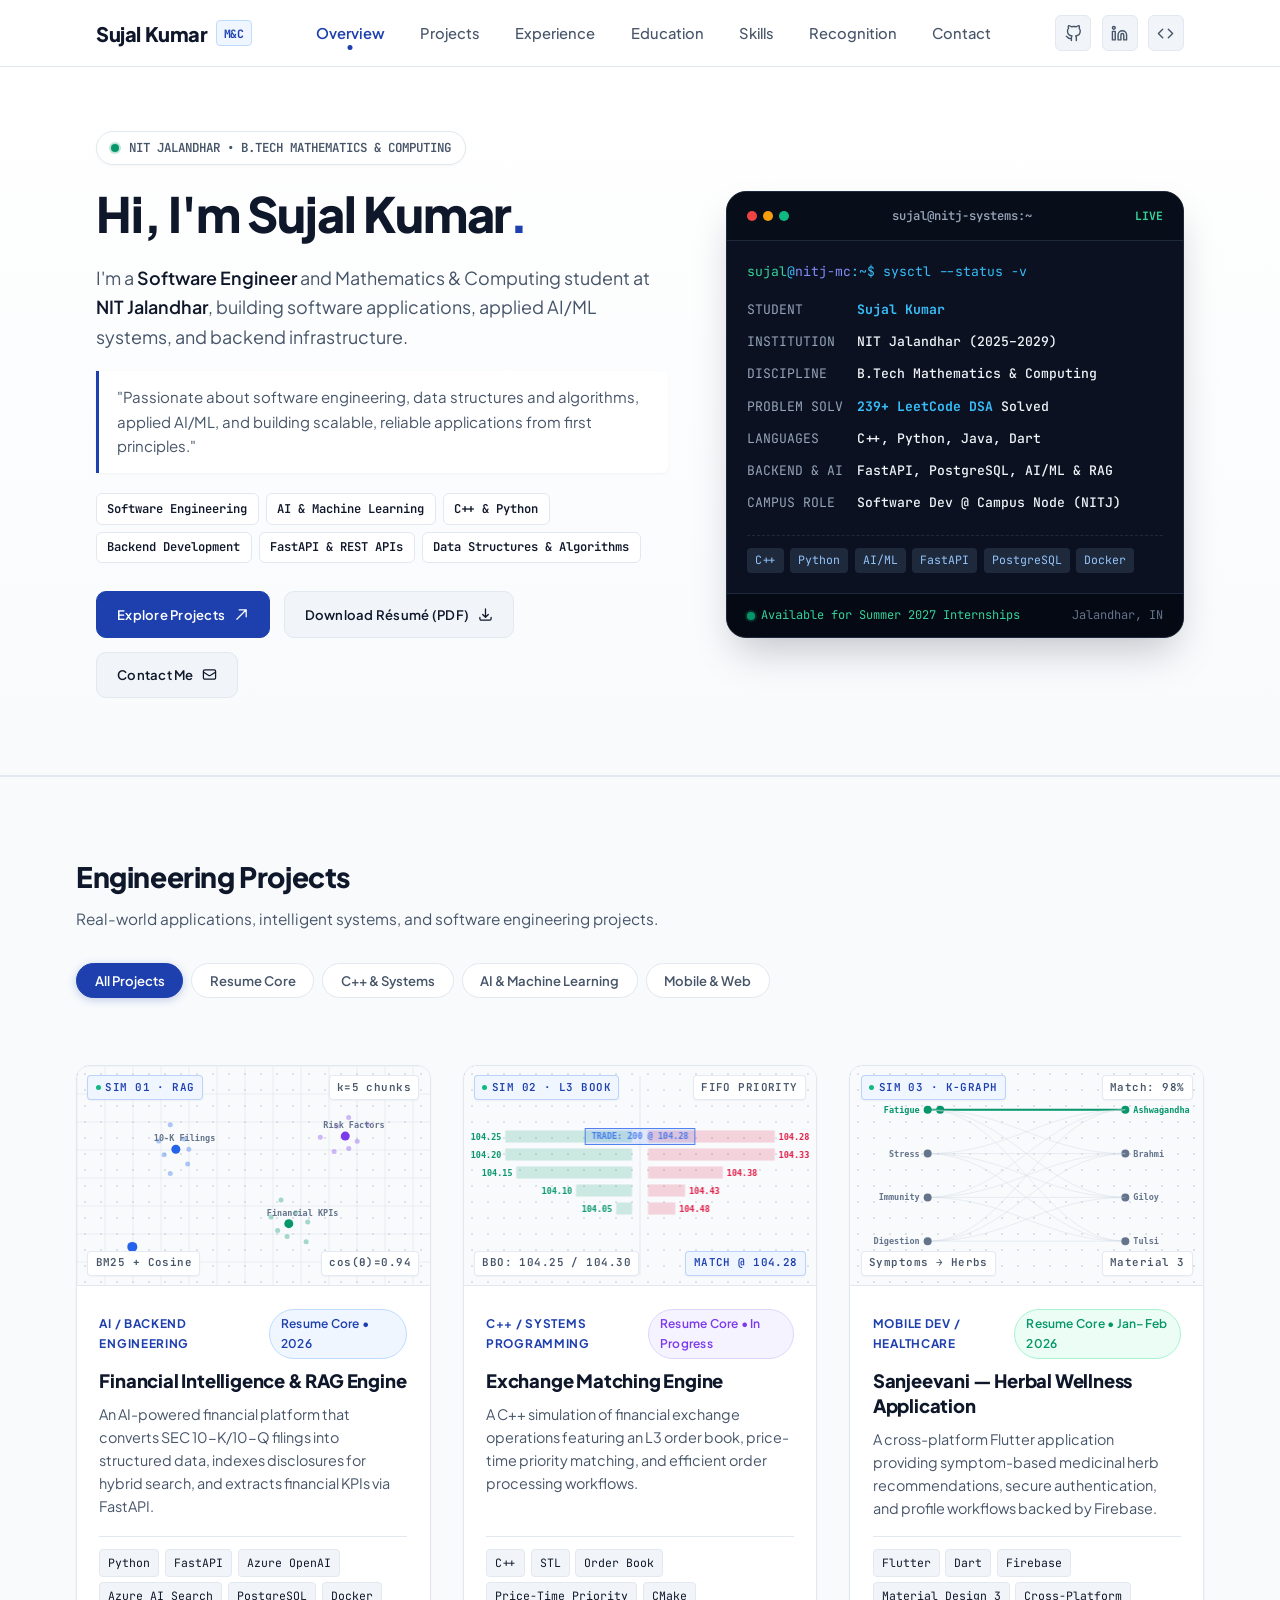
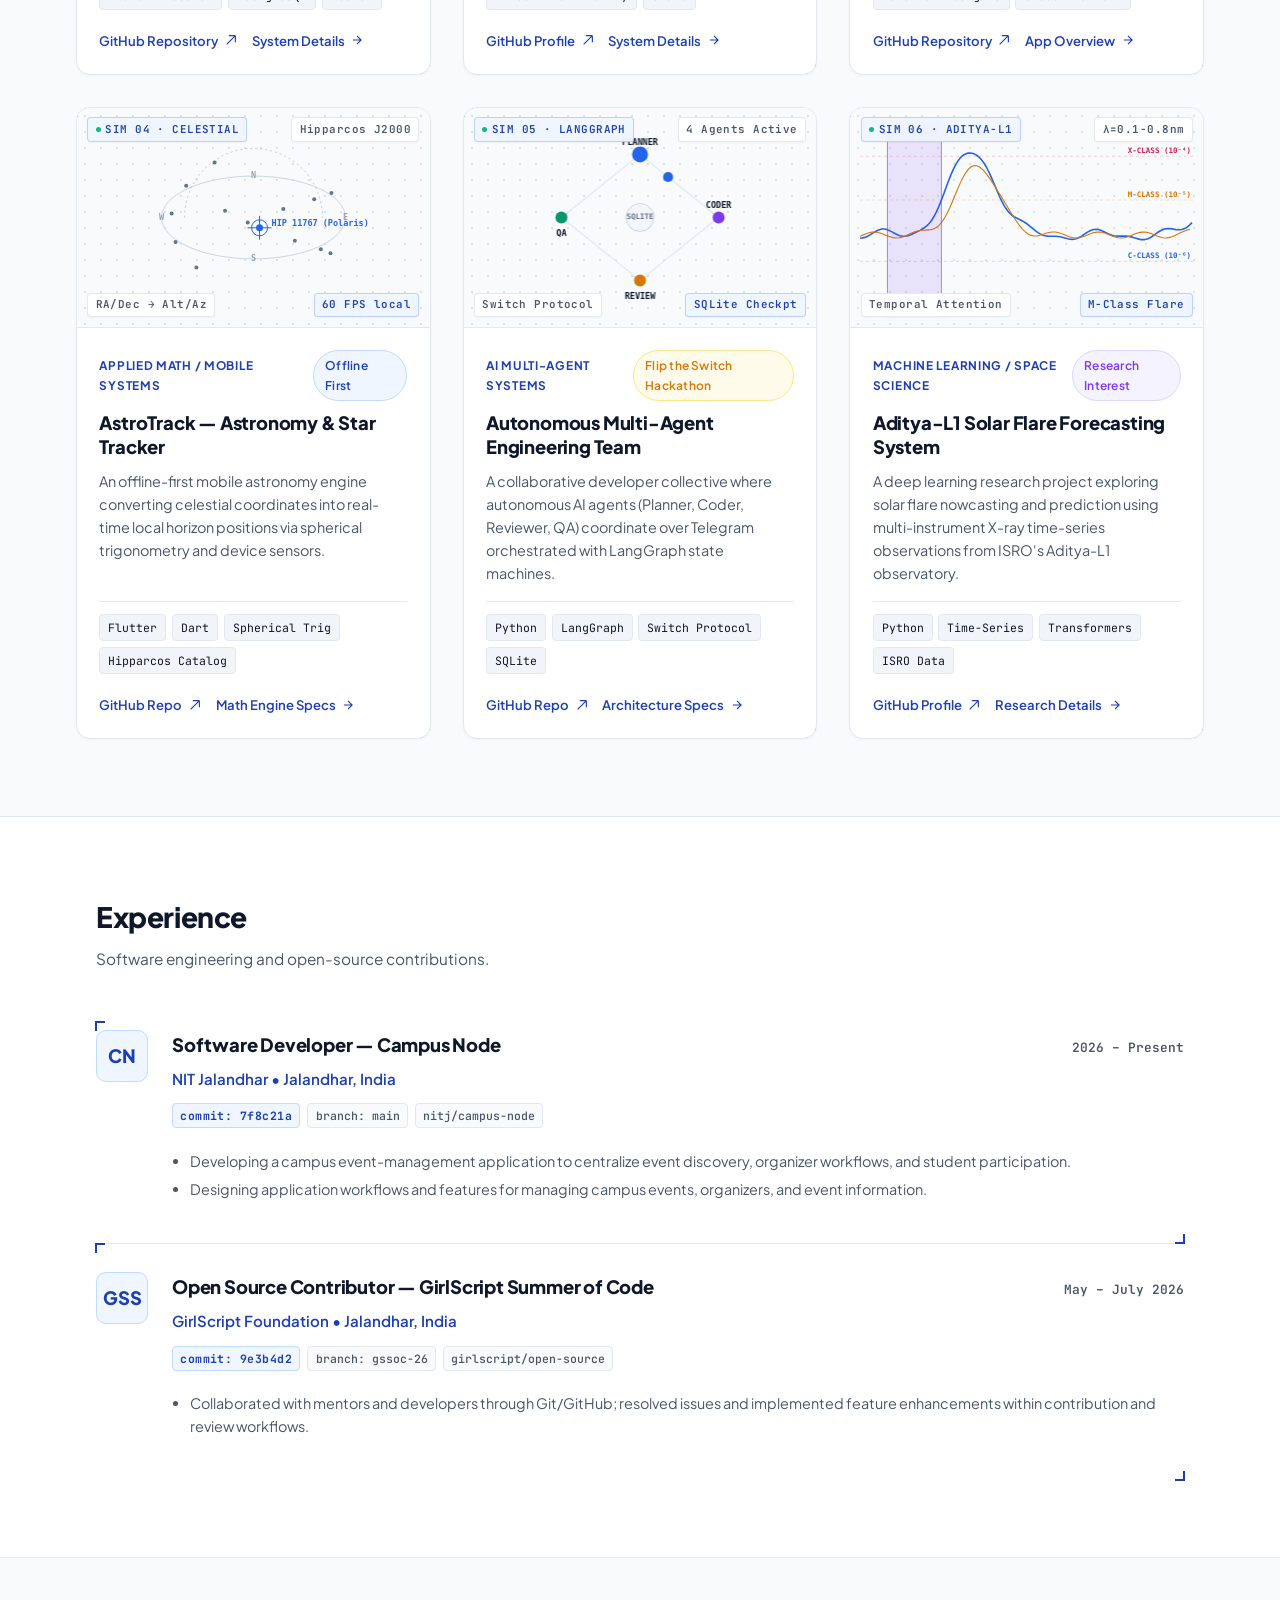
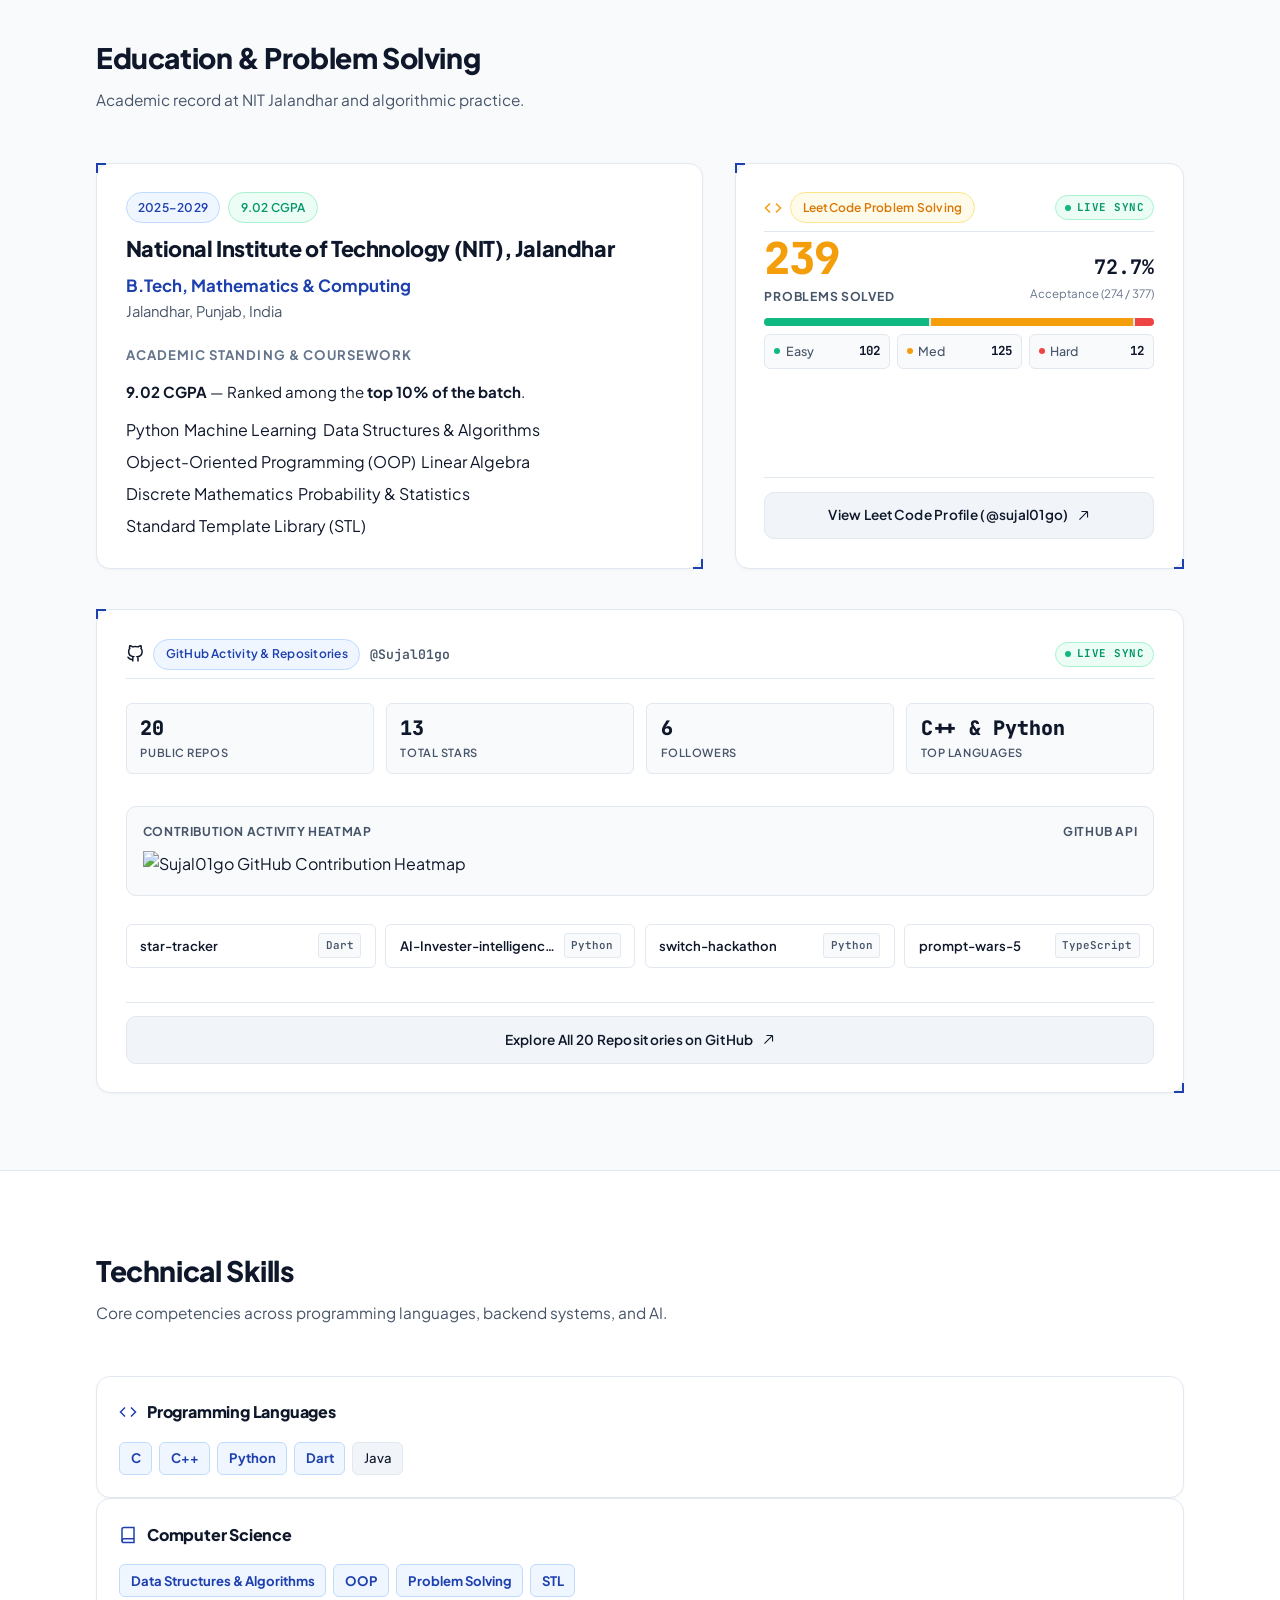
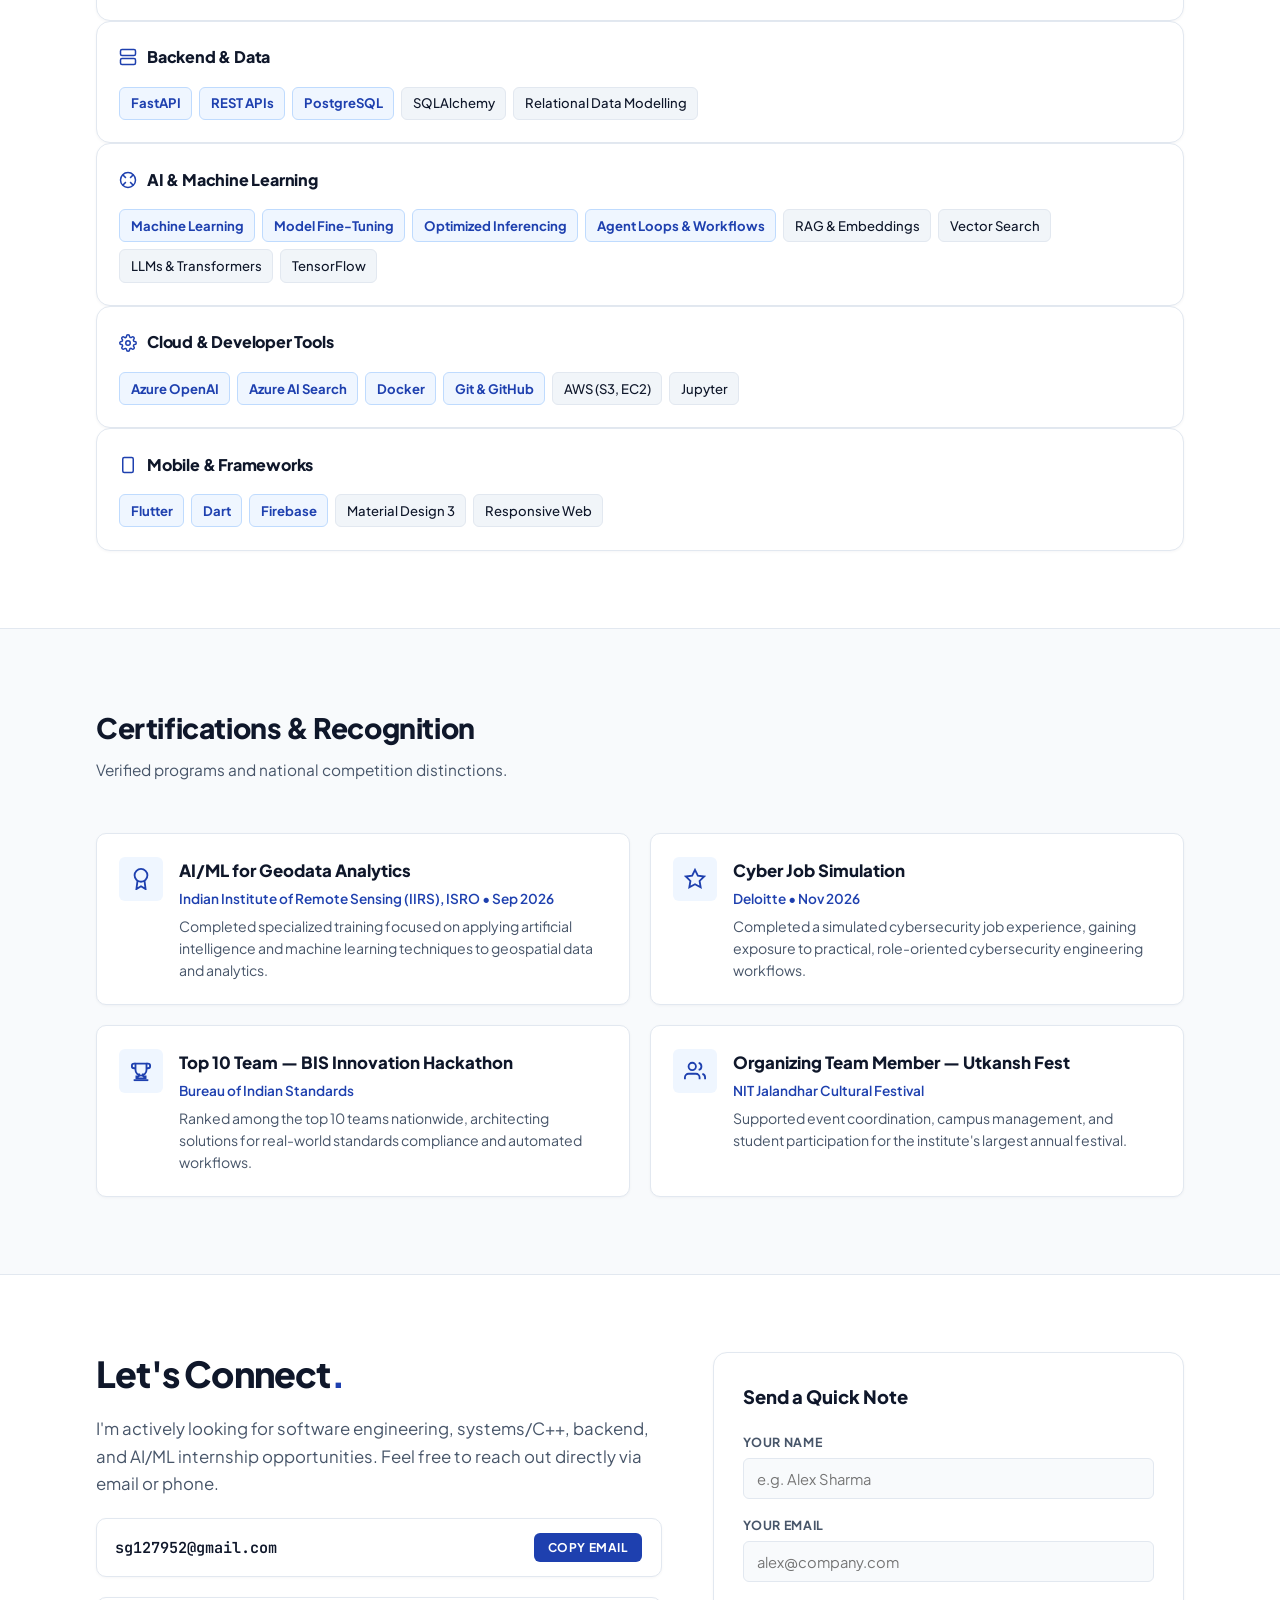
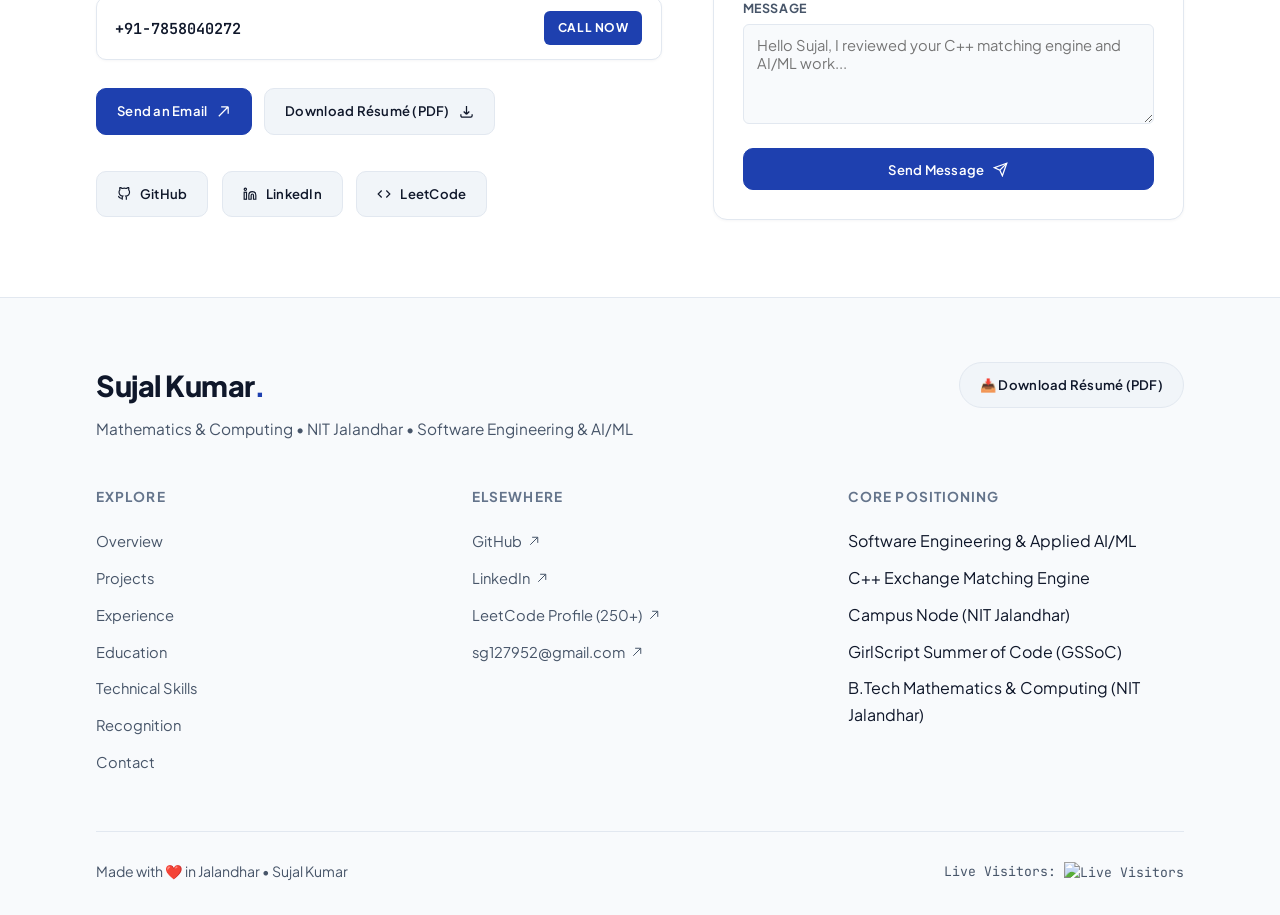
==== commit 17ea1009: "feat: add live procedural canvas simulations, technical HUD corner brackets, and git-commit experien" ====
--- a/index.html
+++ b/index.html
@@ -232,10 +232,18 @@
       <div class="project-grid">
         
         <!-- PROJECT 01: Financial Intelligence & RAG Engine -->
-        <article class="project-tile" data-category="resume ai">
+        <article class="project-tile tech-bracketed" data-category="resume ai">
           <a href="#" class="project-cover-link" data-project-trigger="investintel" aria-label="View Financial Intelligence & RAG Engine">
-            <div class="project-cover blue">
-              <img src="assets/images/project-investintel.svg" alt="Financial Intelligence & RAG Engine Architecture">
+            <div class="project-specimen-wrap">
+              <canvas class="project-specimen-canvas" data-anim="investintel" aria-label="RAG Vector Space Simulation"></canvas>
+              <div class="specimen-hud-bar specimen-hud-top">
+                <span class="specimen-hud-pill highlight"><span class="specimen-hud-pulse"></span> SIM 01 · RAG</span>
+                <span class="specimen-hud-pill">k=5 chunks</span>
+              </div>
+              <div class="specimen-hud-bar specimen-hud-bottom">
+                <span class="specimen-hud-pill">BM25 + Cosine</span>
+                <span class="specimen-hud-pill">cos(θ)=0.94</span>
+              </div>
             </div>
           </a>
           <div class="project-copy">
@@ -271,10 +279,18 @@
         </article>
 
         <!-- PROJECT 02: Exchange Matching Engine -->
-        <article class="project-tile" data-category="resume systems">
+        <article class="project-tile tech-bracketed" data-category="resume systems">
           <a href="#" class="project-cover-link" data-project-trigger="matching_engine" aria-label="View Matching Engine">
-            <div class="project-cover lavender">
-              <img src="assets/images/project-matching-engine.svg" alt="Exchange Matching Engine L3 Order Book">
+            <div class="project-specimen-wrap">
+              <canvas class="project-specimen-canvas" data-anim="matching_engine" aria-label="L3 Order Book Simulation"></canvas>
+              <div class="specimen-hud-bar specimen-hud-top">
+                <span class="specimen-hud-pill highlight"><span class="specimen-hud-pulse"></span> SIM 02 · L3 BOOK</span>
+                <span class="specimen-hud-pill">FIFO PRIORITY</span>
+              </div>
+              <div class="specimen-hud-bar specimen-hud-bottom">
+                <span class="specimen-hud-pill">BBO: 104.25 / 104.30</span>
+                <span class="specimen-hud-pill highlight">MATCH @ 104.28</span>
+              </div>
             </div>
           </a>
           <div class="project-copy">
@@ -309,10 +325,18 @@
         </article>
 
         <!-- PROJECT 03: Sanjeevani Herbal Wellness Application -->
-        <article class="project-tile" data-category="resume mobile">
+        <article class="project-tile tech-bracketed" data-category="resume mobile">
           <a href="#" class="project-cover-link" data-project-trigger="sanjeevani" aria-label="View Sanjeevani">
-            <div class="project-cover sand">
-              <img src="assets/images/project-sanjeevani.svg" alt="Sanjeevani Herbal Wellness Platform">
+            <div class="project-specimen-wrap">
+              <canvas class="project-specimen-canvas" data-anim="sanjeevani" aria-label="Symptom Knowledge Graph Simulation"></canvas>
+              <div class="specimen-hud-bar specimen-hud-top">
+                <span class="specimen-hud-pill highlight"><span class="specimen-hud-pulse"></span> SIM 03 · K-GRAPH</span>
+                <span class="specimen-hud-pill">Match: 98%</span>
+              </div>
+              <div class="specimen-hud-bar specimen-hud-bottom">
+                <span class="specimen-hud-pill">Symptoms → Herbs</span>
+                <span class="specimen-hud-pill">Material 3</span>
+              </div>
             </div>
           </a>
           <div class="project-copy">
@@ -347,10 +371,18 @@
         </article>
 
         <!-- PROJECT 04: AstroTrack Astronomy Engine -->
-        <article class="project-tile" data-category="systems mobile">
+        <article class="project-tile tech-bracketed" data-category="systems mobile">
           <a href="#" class="project-cover-link" data-project-trigger="astrotrack" aria-label="View AstroTrack">
-            <div class="project-cover sky">
-              <img src="assets/images/project-astrotrack.svg" alt="AstroTrack Coordinate Geometry Engine">
+            <div class="project-specimen-wrap">
+              <canvas class="project-specimen-canvas" data-anim="astrotrack" aria-label="Celestial Sphere Simulation"></canvas>
+              <div class="specimen-hud-bar specimen-hud-top">
+                <span class="specimen-hud-pill highlight"><span class="specimen-hud-pulse"></span> SIM 04 · CELESTIAL</span>
+                <span class="specimen-hud-pill">Hipparcos J2000</span>
+              </div>
+              <div class="specimen-hud-bar specimen-hud-bottom">
+                <span class="specimen-hud-pill">RA/Dec → Alt/Az</span>
+                <span class="specimen-hud-pill highlight">60 FPS local</span>
+              </div>
             </div>
           </a>
           <div class="project-copy">
@@ -384,10 +416,18 @@
         </article>
 
         <!-- PROJECT 05: Multi-Agent Team -->
-        <article class="project-tile" data-category="ai">
+        <article class="project-tile tech-bracketed" data-category="ai">
           <a href="#" class="project-cover-link" data-project-trigger="multiagent" aria-label="View Multi-Agent Team">
-            <div class="project-cover mint">
-              <img src="assets/images/project-multiagent.svg" alt="Multi-Agent Autonomous Engineering Team">
+            <div class="project-specimen-wrap">
+              <canvas class="project-specimen-canvas" data-anim="multiagent" aria-label="LangGraph State Machine Simulation"></canvas>
+              <div class="specimen-hud-bar specimen-hud-top">
+                <span class="specimen-hud-pill highlight"><span class="specimen-hud-pulse"></span> SIM 05 · LANGGRAPH</span>
+                <span class="specimen-hud-pill">4 Agents Active</span>
+              </div>
+              <div class="specimen-hud-bar specimen-hud-bottom">
+                <span class="specimen-hud-pill">Switch Protocol</span>
+                <span class="specimen-hud-pill highlight">SQLite Checkpt</span>
+              </div>
             </div>
           </a>
           <div class="project-copy">
@@ -421,10 +461,18 @@
         </article>
 
         <!-- PROJECT 06: Aditya-L1 ML -->
-        <article class="project-tile" data-category="ai">
+        <article class="project-tile tech-bracketed" data-category="ai">
           <a href="#" class="project-cover-link" data-project-trigger="aditya" aria-label="View Aditya-L1 ML">
-            <div class="project-cover rose">
-              <img src="assets/images/project-aditya.svg" alt="Aditya-L1 Solar Flare Forecasting System">
+            <div class="project-specimen-wrap">
+              <canvas class="project-specimen-canvas" data-anim="aditya" aria-label="Aditya-L1 Solar Waveform Simulation"></canvas>
+              <div class="specimen-hud-bar specimen-hud-top">
+                <span class="specimen-hud-pill highlight"><span class="specimen-hud-pulse"></span> SIM 06 · ADITYA-L1</span>
+                <span class="specimen-hud-pill">λ=0.1-0.8nm</span>
+              </div>
+              <div class="specimen-hud-bar specimen-hud-bottom">
+                <span class="specimen-hud-pill">Temporal Attention</span>
+                <span class="specimen-hud-pill highlight">M-Class Flare</span>
+              </div>
             </div>
           </a>
           <div class="project-copy">
@@ -476,7 +524,7 @@
       <div class="experience-list">
 
         <!-- Exp 1: Campus Node -->
-        <article class="experience-row">
+        <article class="experience-row tech-bracketed">
           <div class="org-avatar">CN</div>
           <div class="experience-copy">
             <div class="exp-header-line">
@@ -484,6 +532,11 @@
               <span class="exp-time">2026 – Present</span>
             </div>
             <div class="exp-org">NIT Jalandhar • Jalandhar, India</div>
+            <div class="exp-git-meta">
+              <span class="git-hash">commit: 7f8c21a</span>
+              <span class="git-branch">branch: main</span>
+              <span class="git-branch">nitj/campus-node</span>
+            </div>
             <ul class="exp-bullets">
               <li>Developing a campus event-management application to centralize event discovery, organizer workflows, and student participation.</li>
               <li>Designing application workflows and features for managing campus events, organizers, and event information.</li>
@@ -492,7 +545,7 @@
         </article>
 
         <!-- Exp 2: GirlScript Summer of Code -->
-        <article class="experience-row">
+        <article class="experience-row tech-bracketed">
           <div class="org-avatar">GSS</div>
           <div class="experience-copy">
             <div class="exp-header-line">
@@ -500,6 +553,11 @@
               <span class="exp-time">May – July 2026</span>
             </div>
             <div class="exp-org">GirlScript Foundation • Jalandhar, India</div>
+            <div class="exp-git-meta">
+              <span class="git-hash">commit: 9e3b4d2</span>
+              <span class="git-branch">branch: gssoc-26</span>
+              <span class="git-branch">girlscript/open-source</span>
+            </div>
             <ul class="exp-bullets">
               <li>Collaborated with mentors and developers through Git/GitHub; resolved issues and implemented feature enhancements within contribution and review workflows.</li>
             </ul>
@@ -525,7 +583,7 @@
       <div class="academics-grid">
         
         <!-- Academic Credentials Card -->
-        <div class="academic-card">
+        <div class="academic-card tech-bracketed">
           <div>
             <div style="display: flex; gap: 0.5rem; align-items: center; margin-bottom: 0.5rem;">
               <span class="badge badge-blue">2025–2029</span>
@@ -555,7 +613,7 @@
         </div>
 
         <!-- Problem Solving & LeetCode Live Telemetry Widget -->
-        <div class="academic-card lc-card" style="justify-content: space-between;">
+        <div class="academic-card lc-card tech-bracketed" style="justify-content: space-between;">
           <div>
             <div class="card-telemetry-header">
               <div style="display: flex; gap: 0.5rem; align-items: center;">
@@ -615,7 +673,7 @@
         </div>
 
         <!-- GitHub Live Activity & Contribution Telemetry Card -->
-        <div class="academic-card gh-telemetry-card">
+        <div class="academic-card gh-telemetry-card tech-bracketed">
           <div class="card-telemetry-header">
             <div style="display: flex; gap: 0.6rem; align-items: center;">
               <svg class="telemetry-icon" viewBox="0 0 24 24" fill="none" stroke="currentColor" stroke-width="2">
--- a/css/style.css
+++ b/css/style.css
@@ -790,6 +790,131 @@
   box-shadow: var(--shadow-md);
 }
 
+/* Technical HUD Corner Brackets (lulzx.com architectural style) */
+.tech-bracketed {
+  position: relative;
+}
+
+.tech-bracketed::before,
+.tech-bracketed::after {
+  content: '';
+  position: absolute;
+  width: 10px;
+  height: 10px;
+  pointer-events: none;
+  z-index: 3;
+  transition: width 0.25s ease, height 0.25s ease, border-color 0.25s ease;
+}
+
+.tech-bracketed::before {
+  top: -1px;
+  left: -1px;
+  border-top: 2px solid var(--accent);
+  border-left: 2px solid var(--accent);
+}
+
+.tech-bracketed::after {
+  bottom: -1px;
+  right: -1px;
+  border-bottom: 2px solid var(--accent);
+  border-right: 2px solid var(--accent);
+}
+
+.tech-bracketed:hover::before {
+  width: 16px;
+  height: 16px;
+  border-color: #1e3a8a;
+}
+
+.tech-bracketed:hover::after {
+  width: 16px;
+  height: 16px;
+  border-color: #1e3a8a;
+}
+
+/* Live Technical Canvas Specimen Container */
+.project-specimen-wrap {
+  position: relative;
+  width: 100%;
+  aspect-ratio: 16 / 10;
+  background: #f8fafc;
+  overflow: hidden;
+  border-bottom: 1px solid var(--rule);
+}
+
+.project-specimen-canvas {
+  position: absolute;
+  top: 0;
+  left: 0;
+  width: 100%;
+  height: 100%;
+  display: block;
+  z-index: 1;
+}
+
+/* Blueprint dot-matrix subtle texture behind canvas */
+.project-specimen-wrap::before {
+  content: '';
+  position: absolute;
+  inset: 0;
+  background-image: radial-gradient(circle, rgba(148, 163, 184, 0.28) 1px, transparent 1px);
+  background-size: 16px 16px;
+  pointer-events: none;
+  z-index: 0;
+}
+
+/* Micro-HUD readouts floating over canvas */
+.specimen-hud-bar {
+  position: absolute;
+  left: 0.65rem;
+  right: 0.65rem;
+  display: flex;
+  justify-content: space-between;
+  align-items: center;
+  pointer-events: none;
+  z-index: 2;
+  font-family: var(--mono);
+  font-size: 0.68rem;
+  font-weight: 600;
+  letter-spacing: 0.04em;
+}
+
+.specimen-hud-top {
+  top: 0.6rem;
+}
+
+.specimen-hud-bottom {
+  bottom: 0.6rem;
+}
+
+.specimen-hud-pill {
+  display: inline-flex;
+  align-items: center;
+  gap: 0.3rem;
+  padding: 0.15rem 0.45rem;
+  border-radius: 4px;
+  background: rgba(255, 255, 255, 0.9);
+  border: 1px solid rgba(226, 232, 240, 0.9);
+  color: var(--text-muted);
+  backdrop-filter: blur(4px);
+  box-shadow: 0 1px 2px rgba(0, 0, 0, 0.04);
+}
+
+.specimen-hud-pill.highlight {
+  color: var(--accent);
+  border-color: rgba(37, 99, 235, 0.25);
+  background: rgba(239, 246, 255, 0.92);
+}
+
+.specimen-hud-pulse {
+  width: 5px;
+  height: 5px;
+  border-radius: 50%;
+  background: #10b981;
+  box-shadow: 0 0 0 0 rgba(16, 185, 129, 0.6);
+  animation: pulse-ring 1.8s infinite cubic-bezier(0.4, 0, 0.6, 1);
+}
+
 .project-cover-link {
   display: block;
   position: relative;
@@ -1829,6 +1954,8 @@
   width: 100%;
   max-height: 88vh;
   overflow-y: auto;
+  overflow-x: hidden;
+  box-sizing: border-box;
   box-shadow: var(--shadow-lg);
   padding: clamp(1.5rem, 3.5vw, 2.5rem);
   transform: translateY(20px) scale(0.97);
@@ -1838,6 +1965,64 @@
 
 .modal-overlay.active .modal-content {
   transform: translateY(0) scale(1);
+}
+
+.modal-canvas-specimen {
+  width: 100%;
+  height: 220px;
+  background: #f8fafc;
+  border: 1px solid var(--rule);
+  border-radius: var(--radius-md);
+  margin-bottom: 1.5rem;
+  position: relative;
+  overflow: hidden;
+}
+
+.modal-canvas-specimen canvas {
+  width: 100%;
+  height: 100%;
+  display: block;
+  position: relative;
+  z-index: 1;
+}
+
+.modal-canvas-specimen::before {
+  content: '';
+  position: absolute;
+  inset: 0;
+  background-image: radial-gradient(circle, rgba(148, 163, 184, 0.28) 1px, transparent 1px);
+  background-size: 16px 16px;
+  pointer-events: none;
+  z-index: 0;
+}
+
+.exp-git-meta {
+  display: flex;
+  flex-wrap: wrap;
+  gap: 0.45rem;
+  align-items: center;
+  margin: 0.35rem 0 0.55rem 0;
+  font-family: var(--mono);
+  font-size: 0.72rem;
+}
+
+.git-hash {
+  color: var(--accent);
+  background: var(--accent-light);
+  padding: 0.12rem 0.45rem;
+  border-radius: 4px;
+  border: 1px solid var(--accent-border);
+  font-weight: 700;
+  letter-spacing: 0.04em;
+}
+
+.git-branch {
+  color: var(--text-muted);
+  background: var(--bg-soft);
+  padding: 0.12rem 0.45rem;
+  border-radius: 4px;
+  border: 1px solid var(--rule);
+  font-weight: 500;
 }
 
 .modal-close-btn {
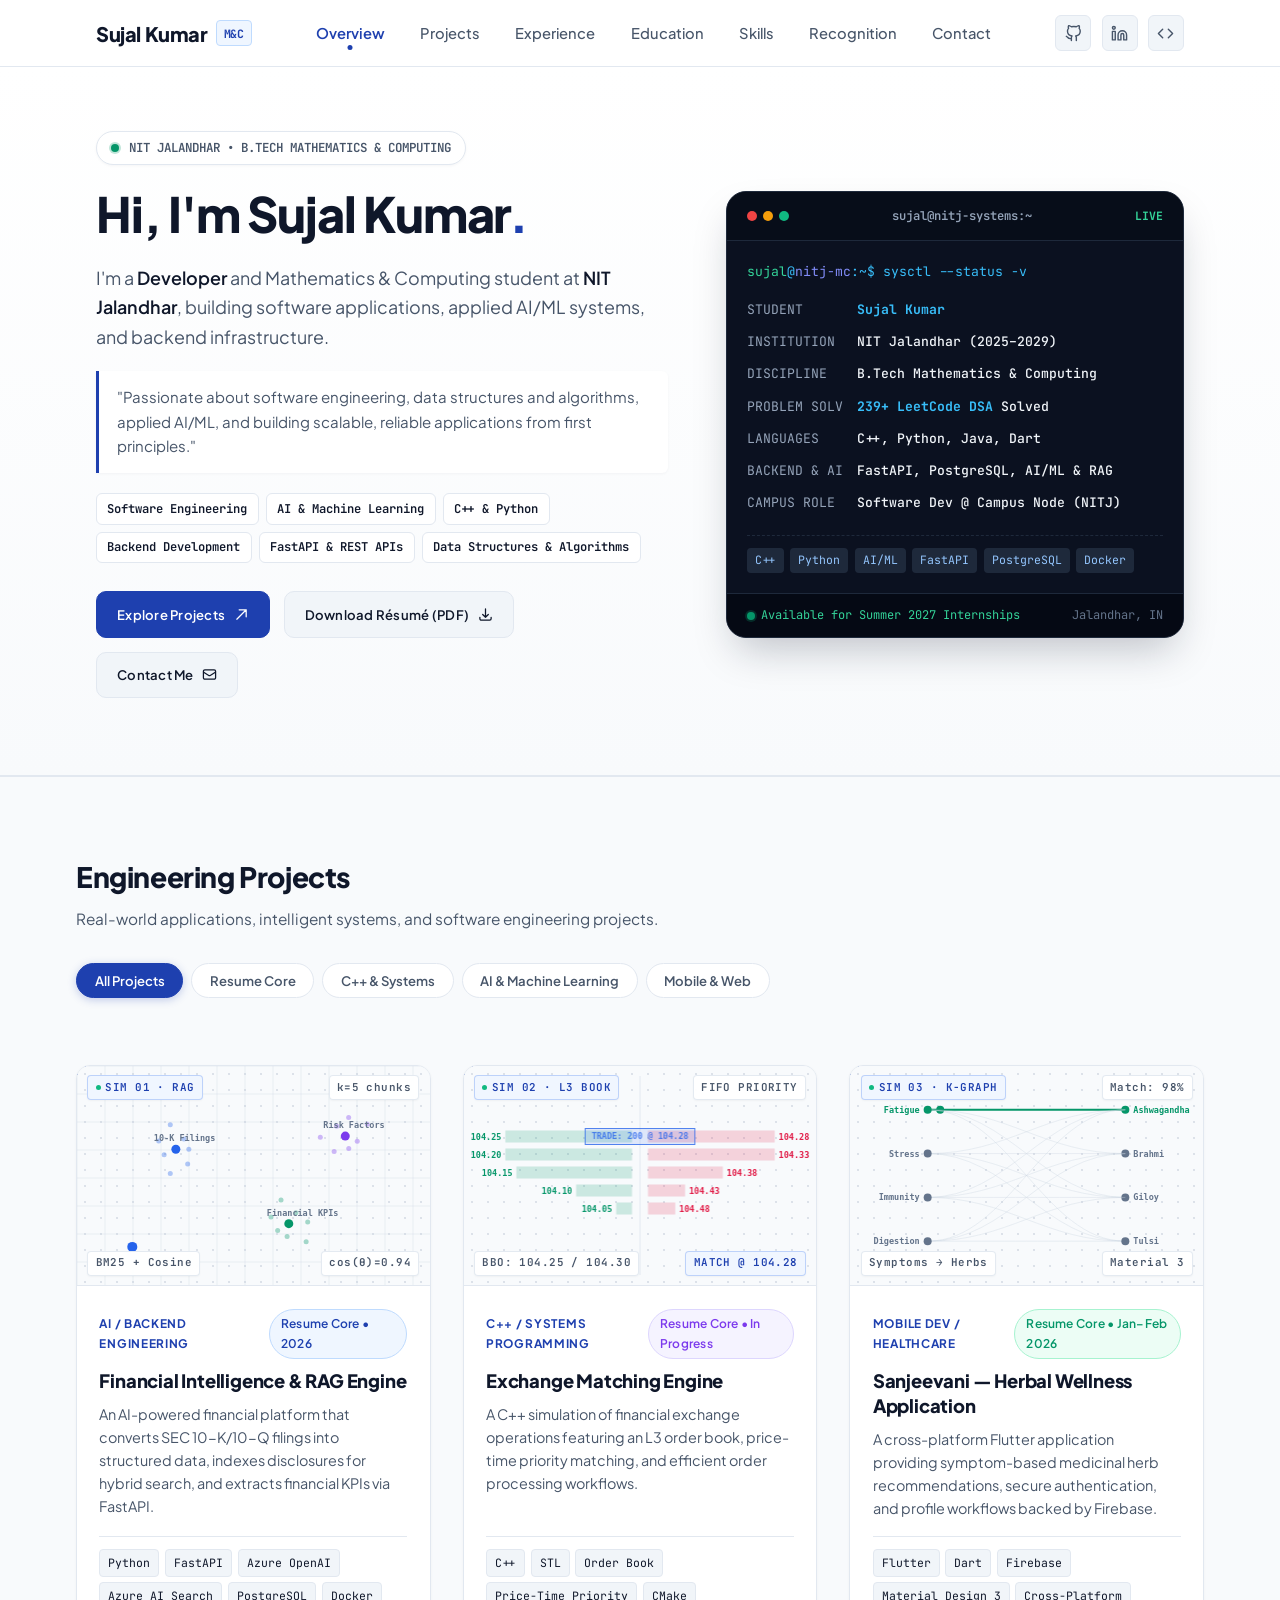
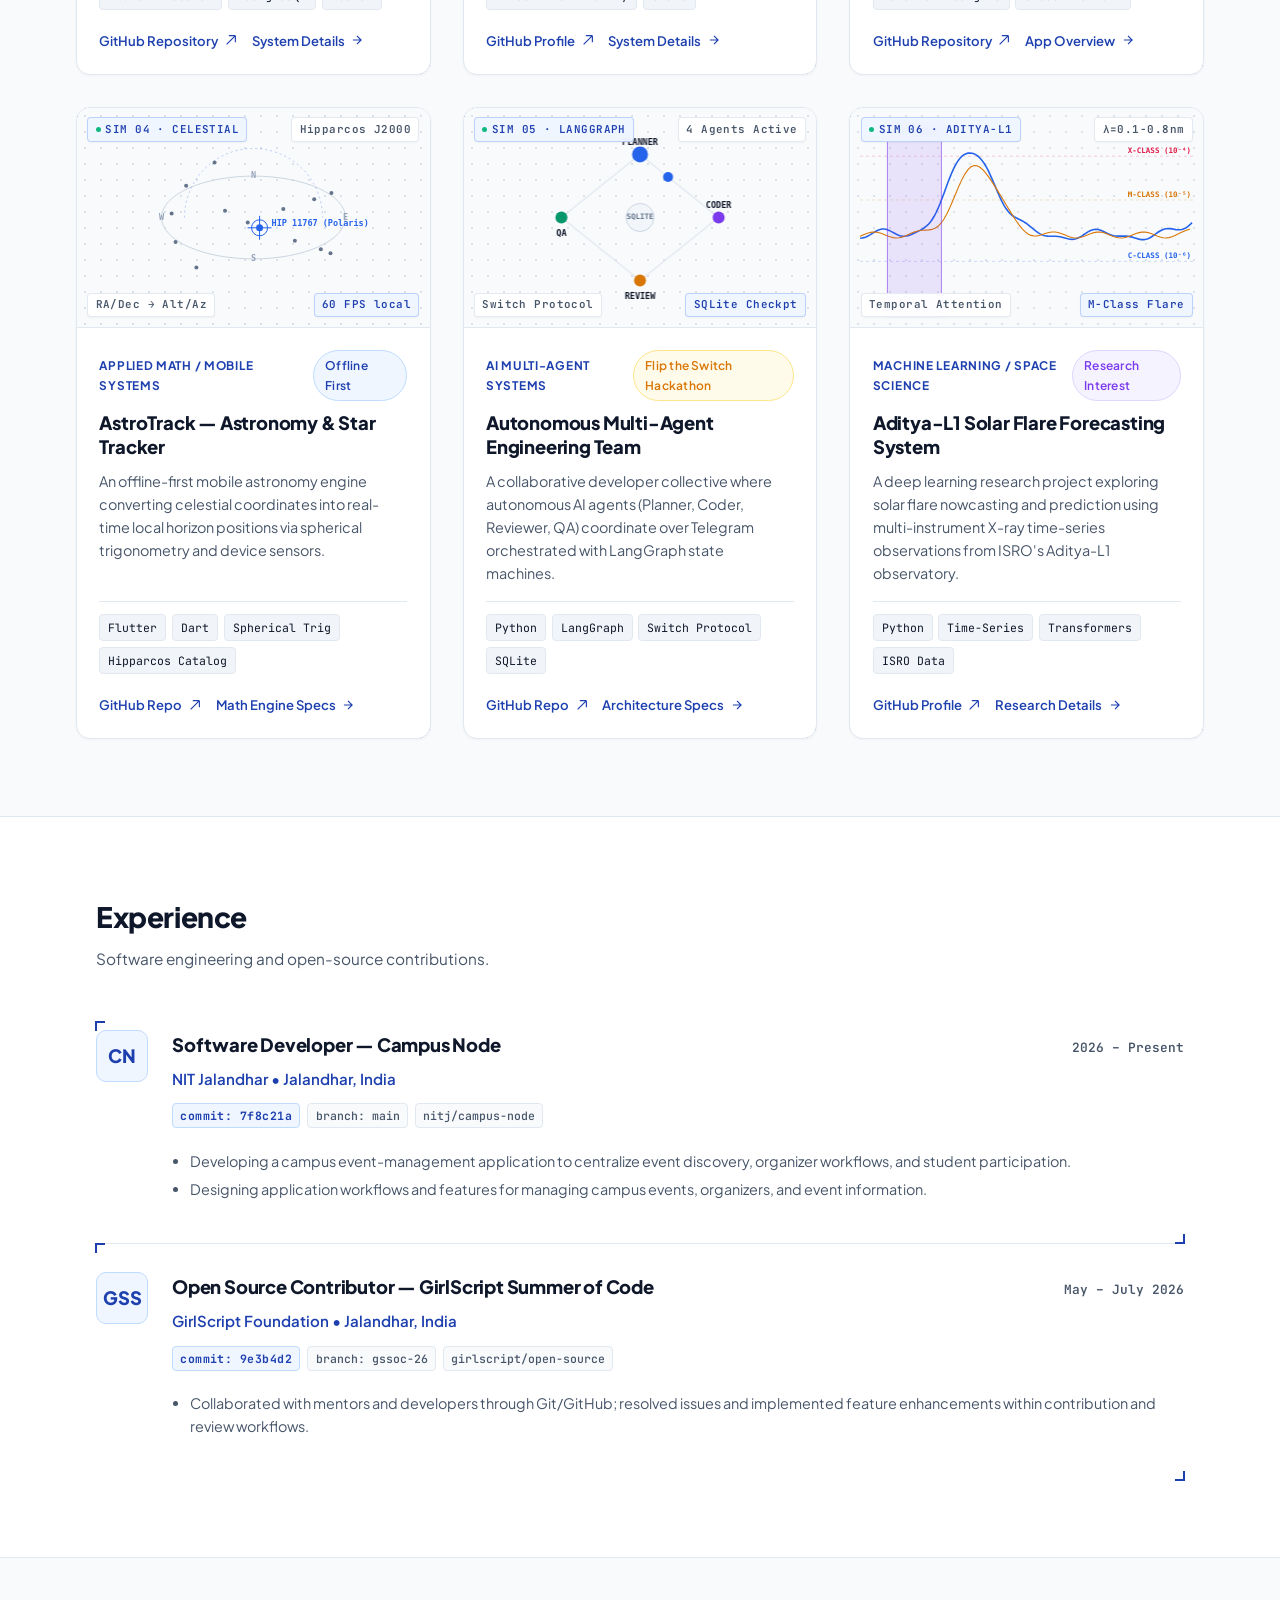
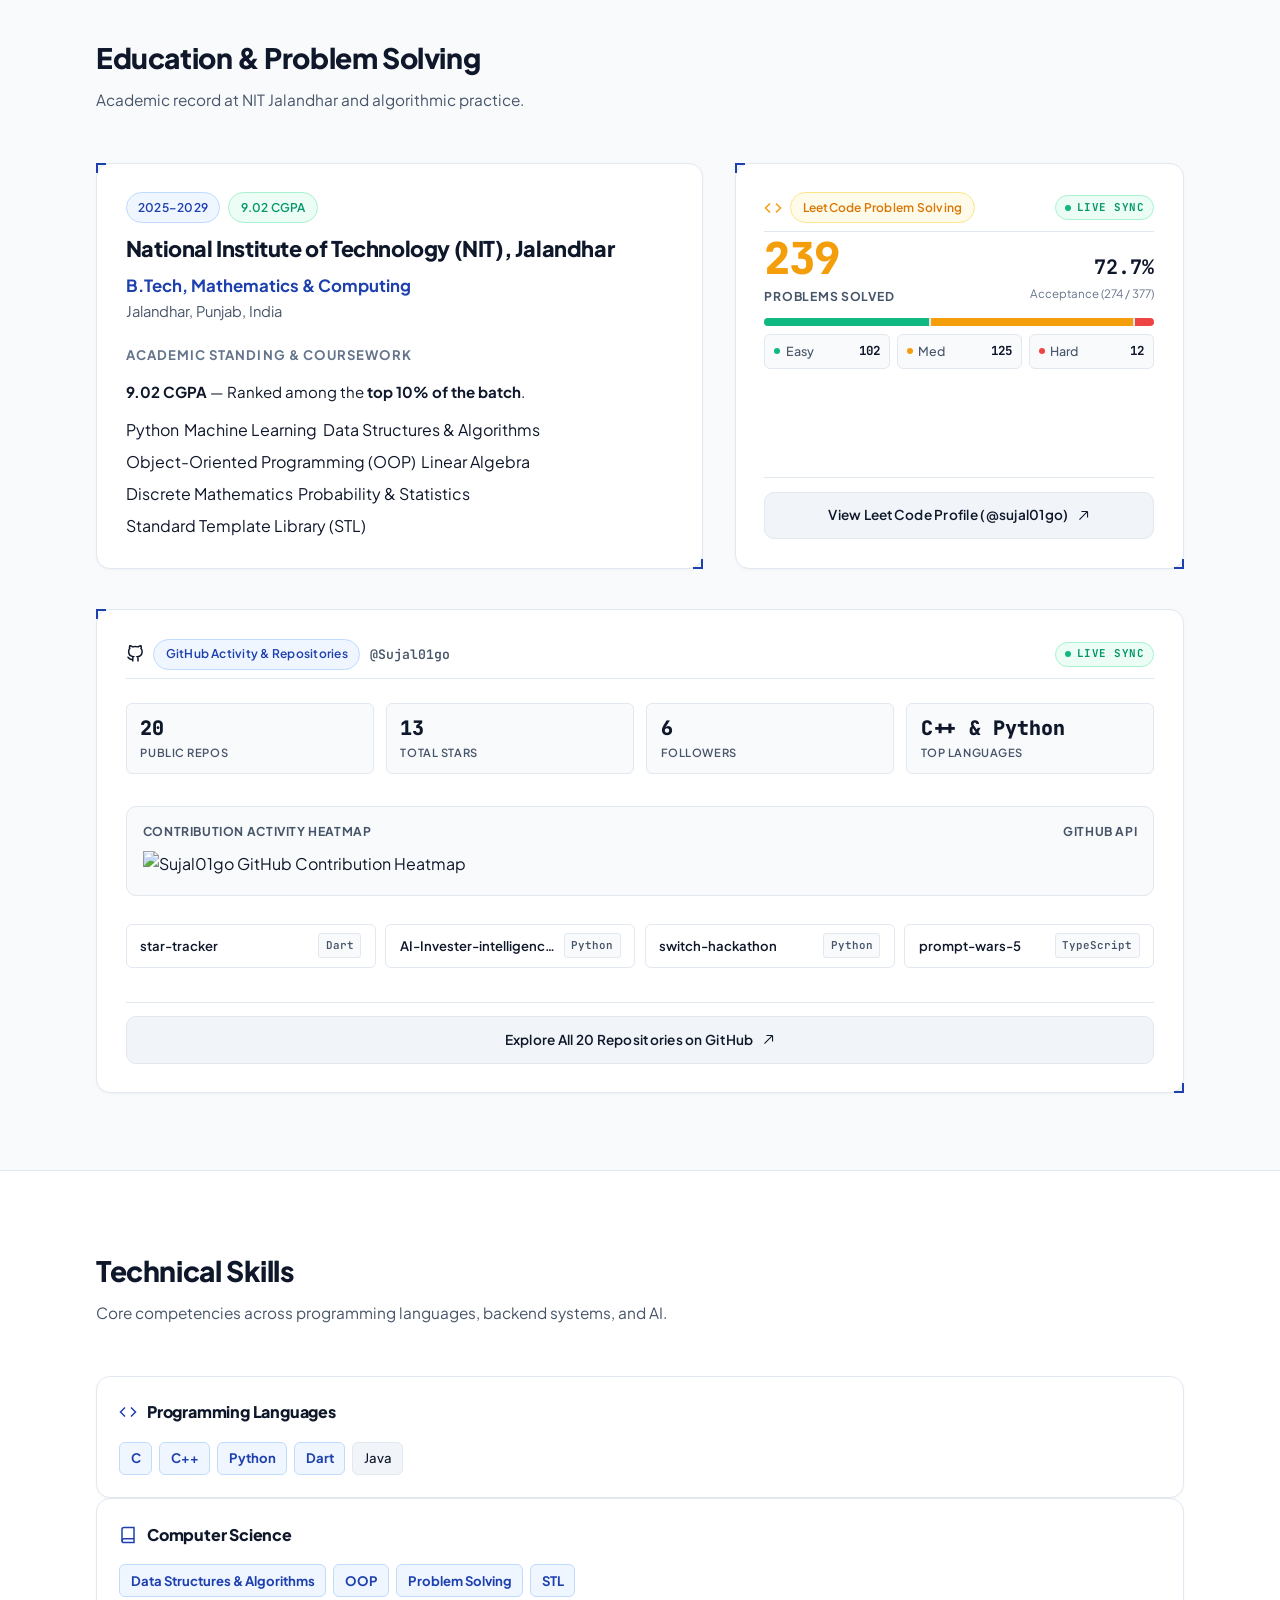
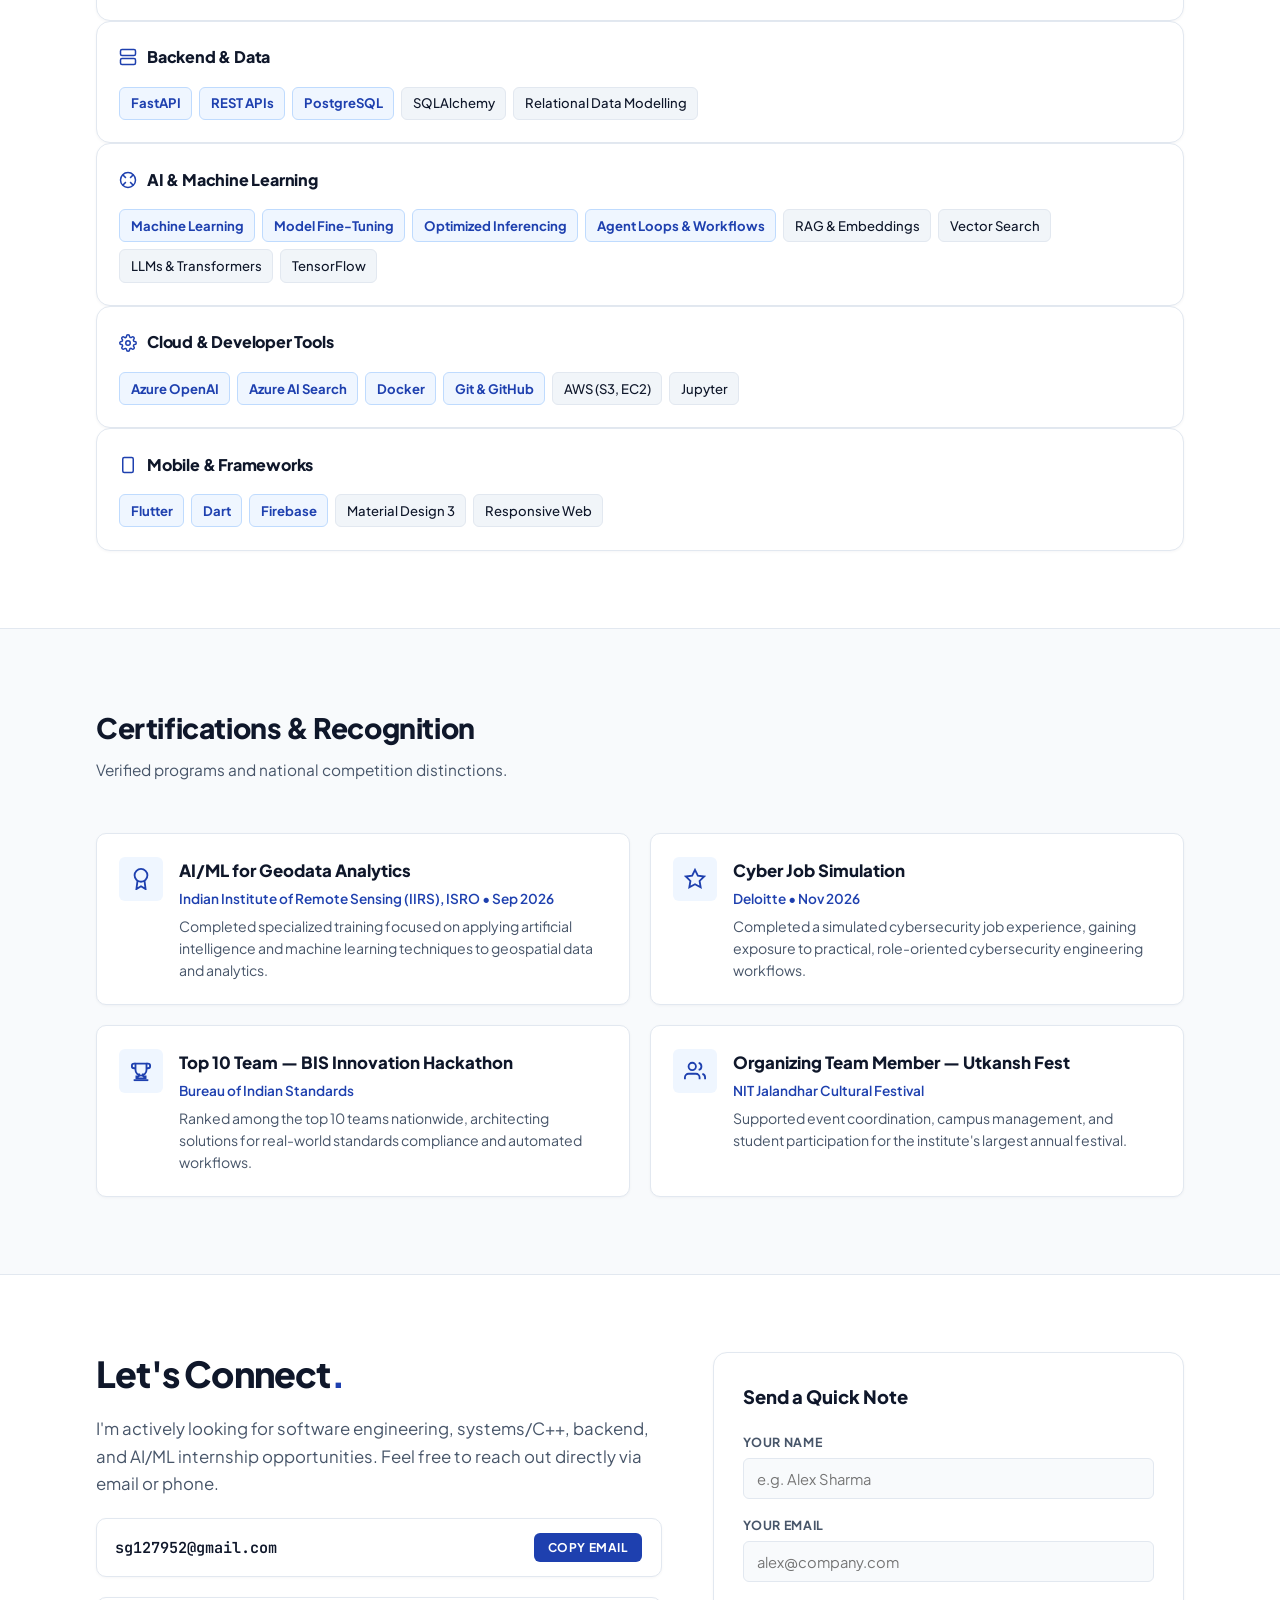
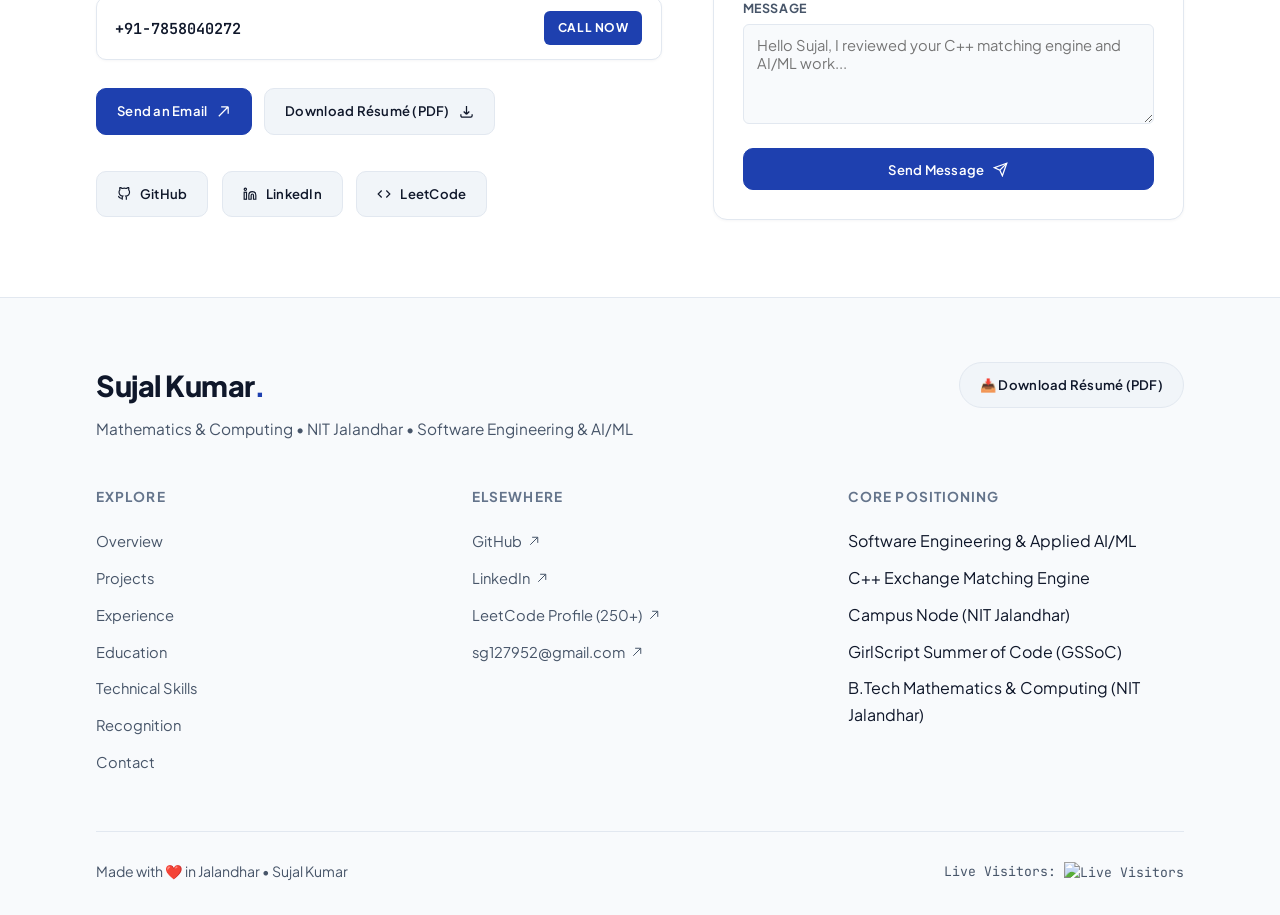
==== commit 8a3d3000: "header change" ====
--- a/index.html
+++ b/index.html
@@ -100,7 +100,7 @@
         </h1>
         
         <p class="hero-lead">
-          I'm a <strong>Software Engineer</strong> and Mathematics &amp; Computing student at <strong>NIT Jalandhar</strong>, building software applications, applied AI/ML systems, and backend infrastructure.
+          I'm a <strong>Developer</strong> and Mathematics &amp; Computing student at <strong>NIT Jalandhar</strong>, building software applications, applied AI/ML systems, and backend infrastructure.
         </p>
 
         <p class="hero-note">
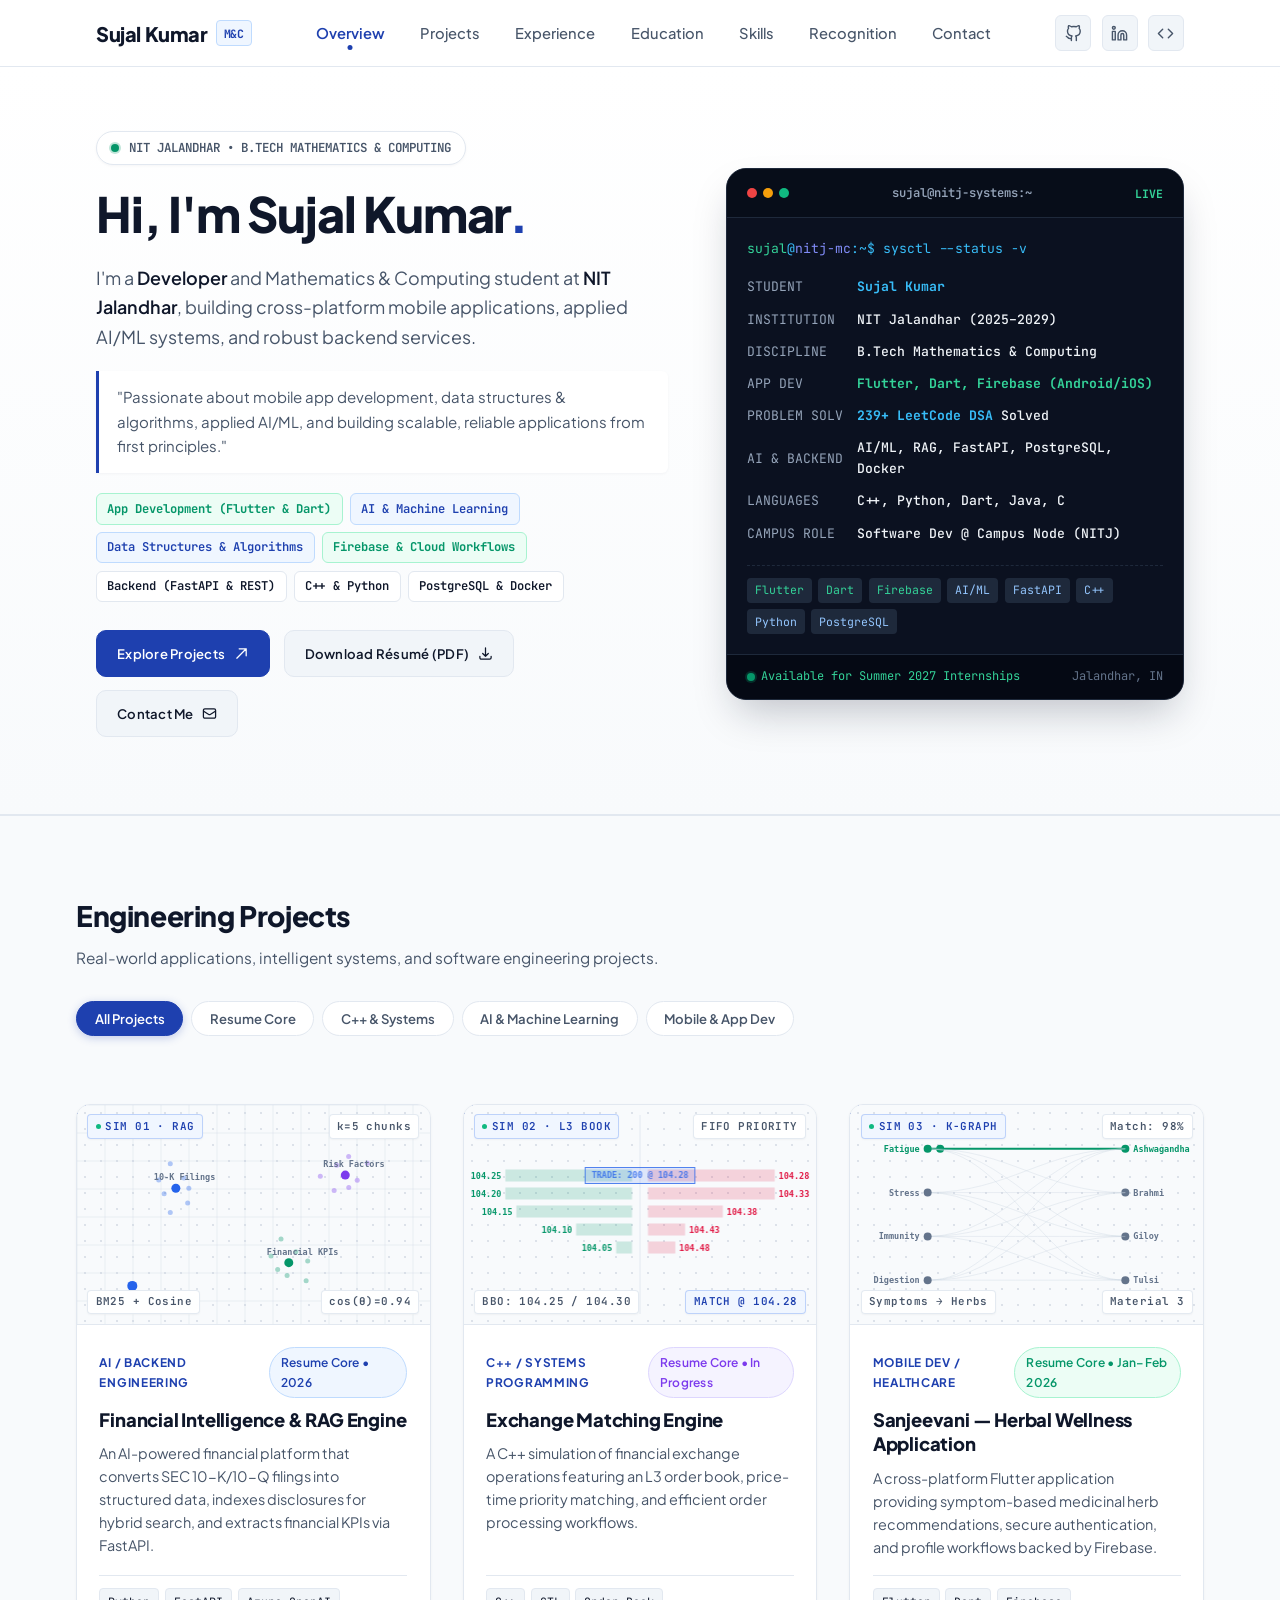
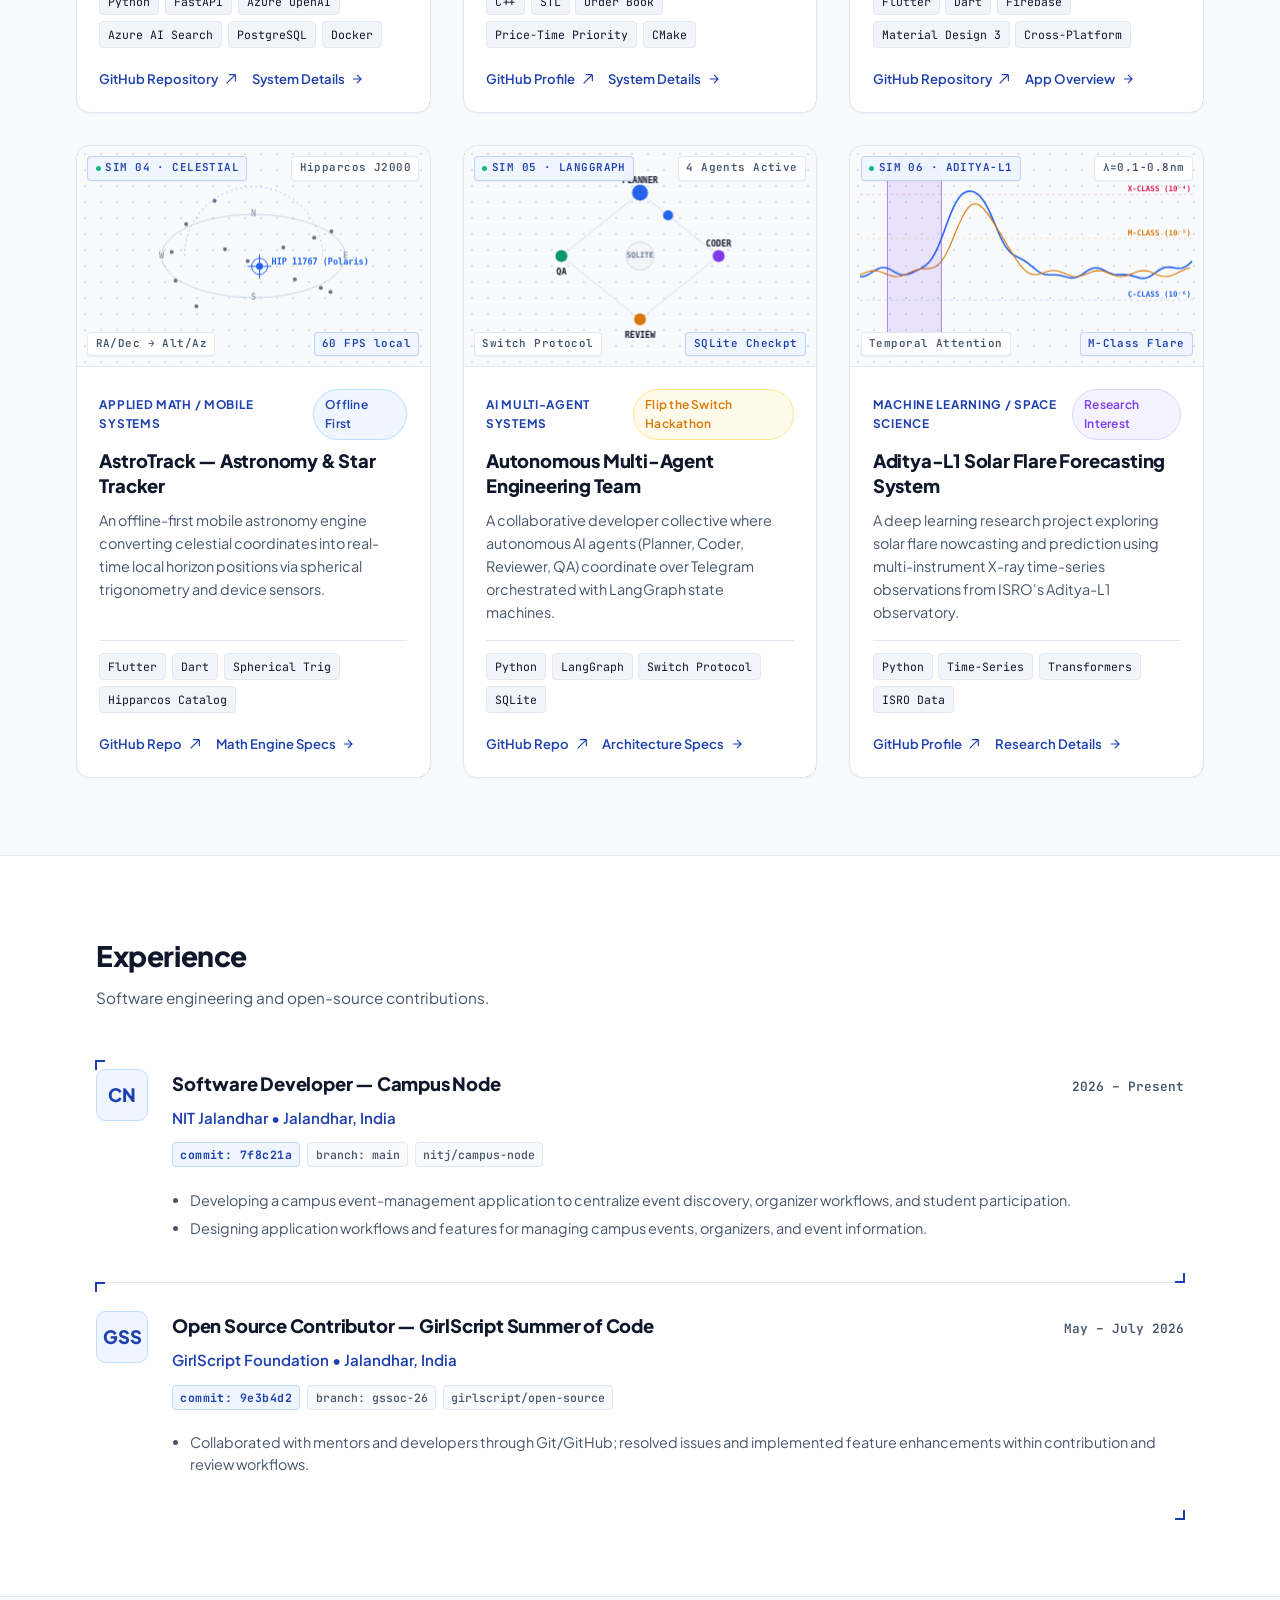
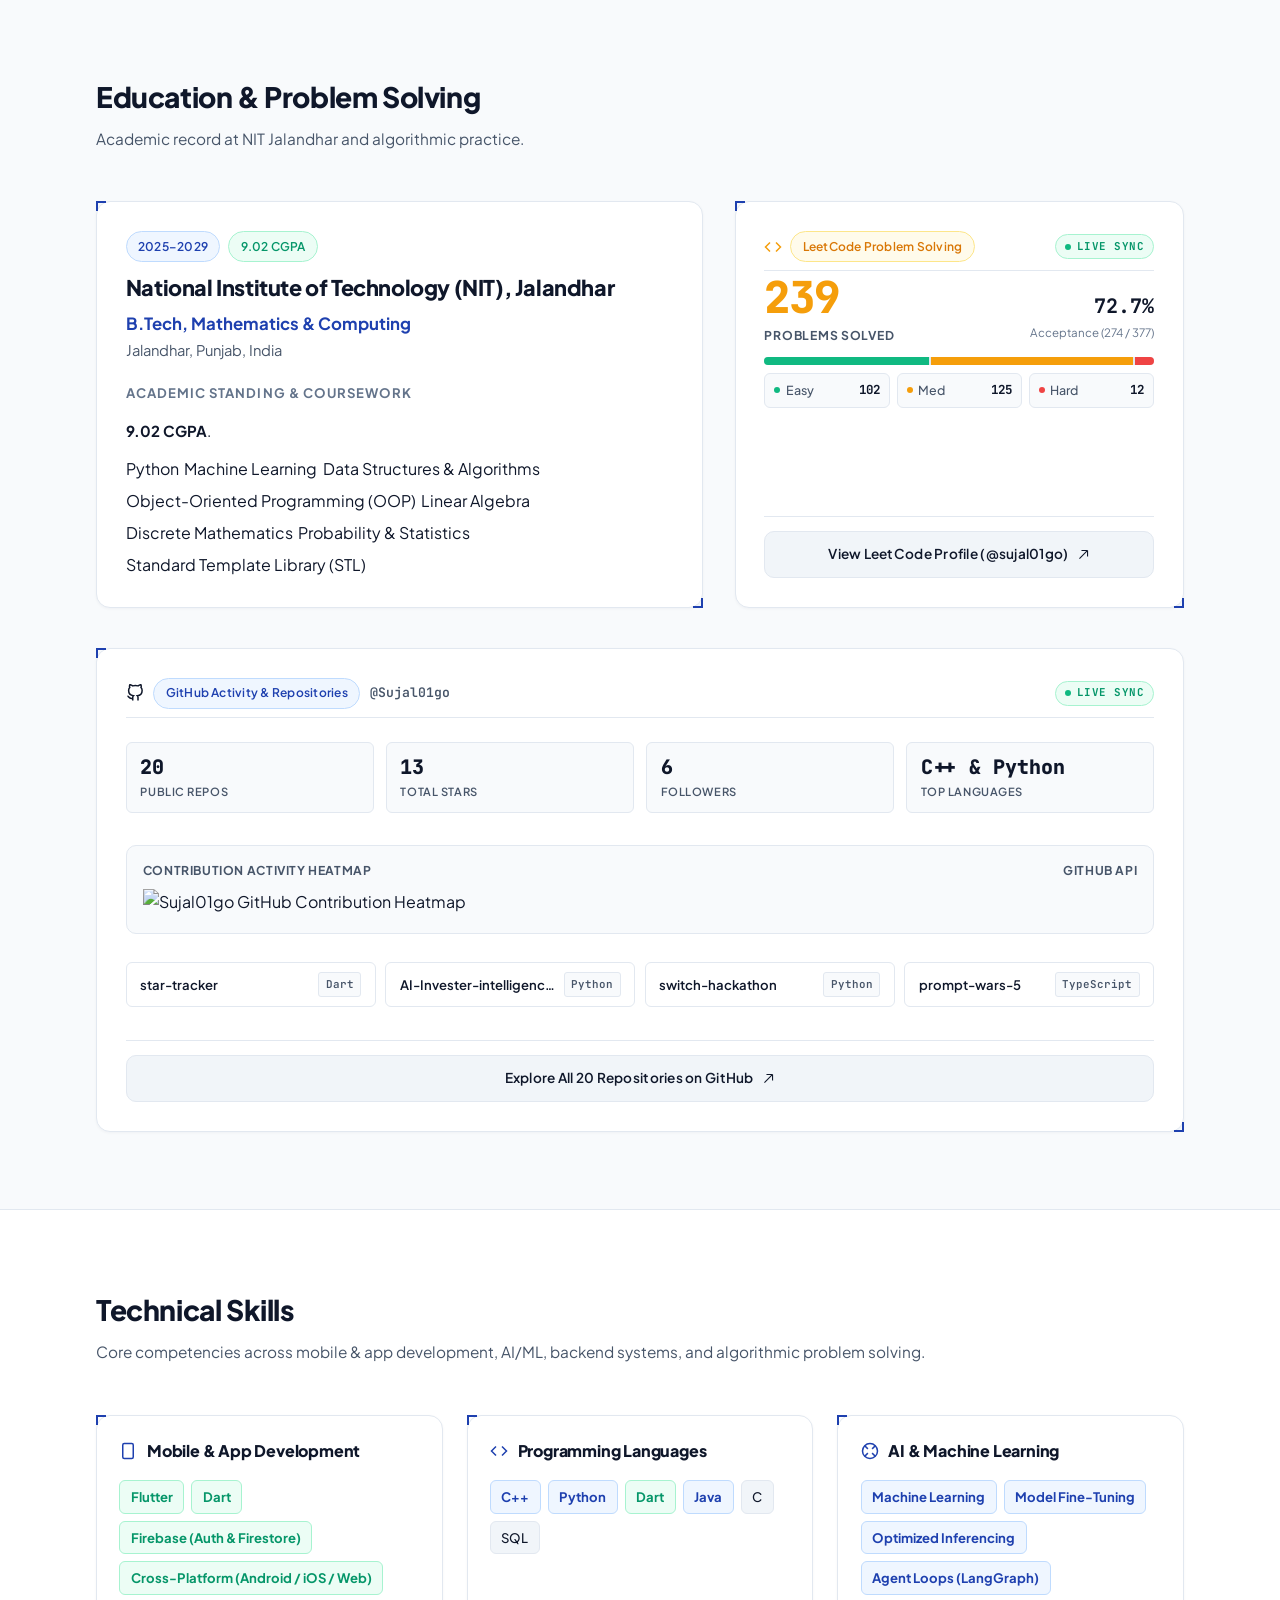
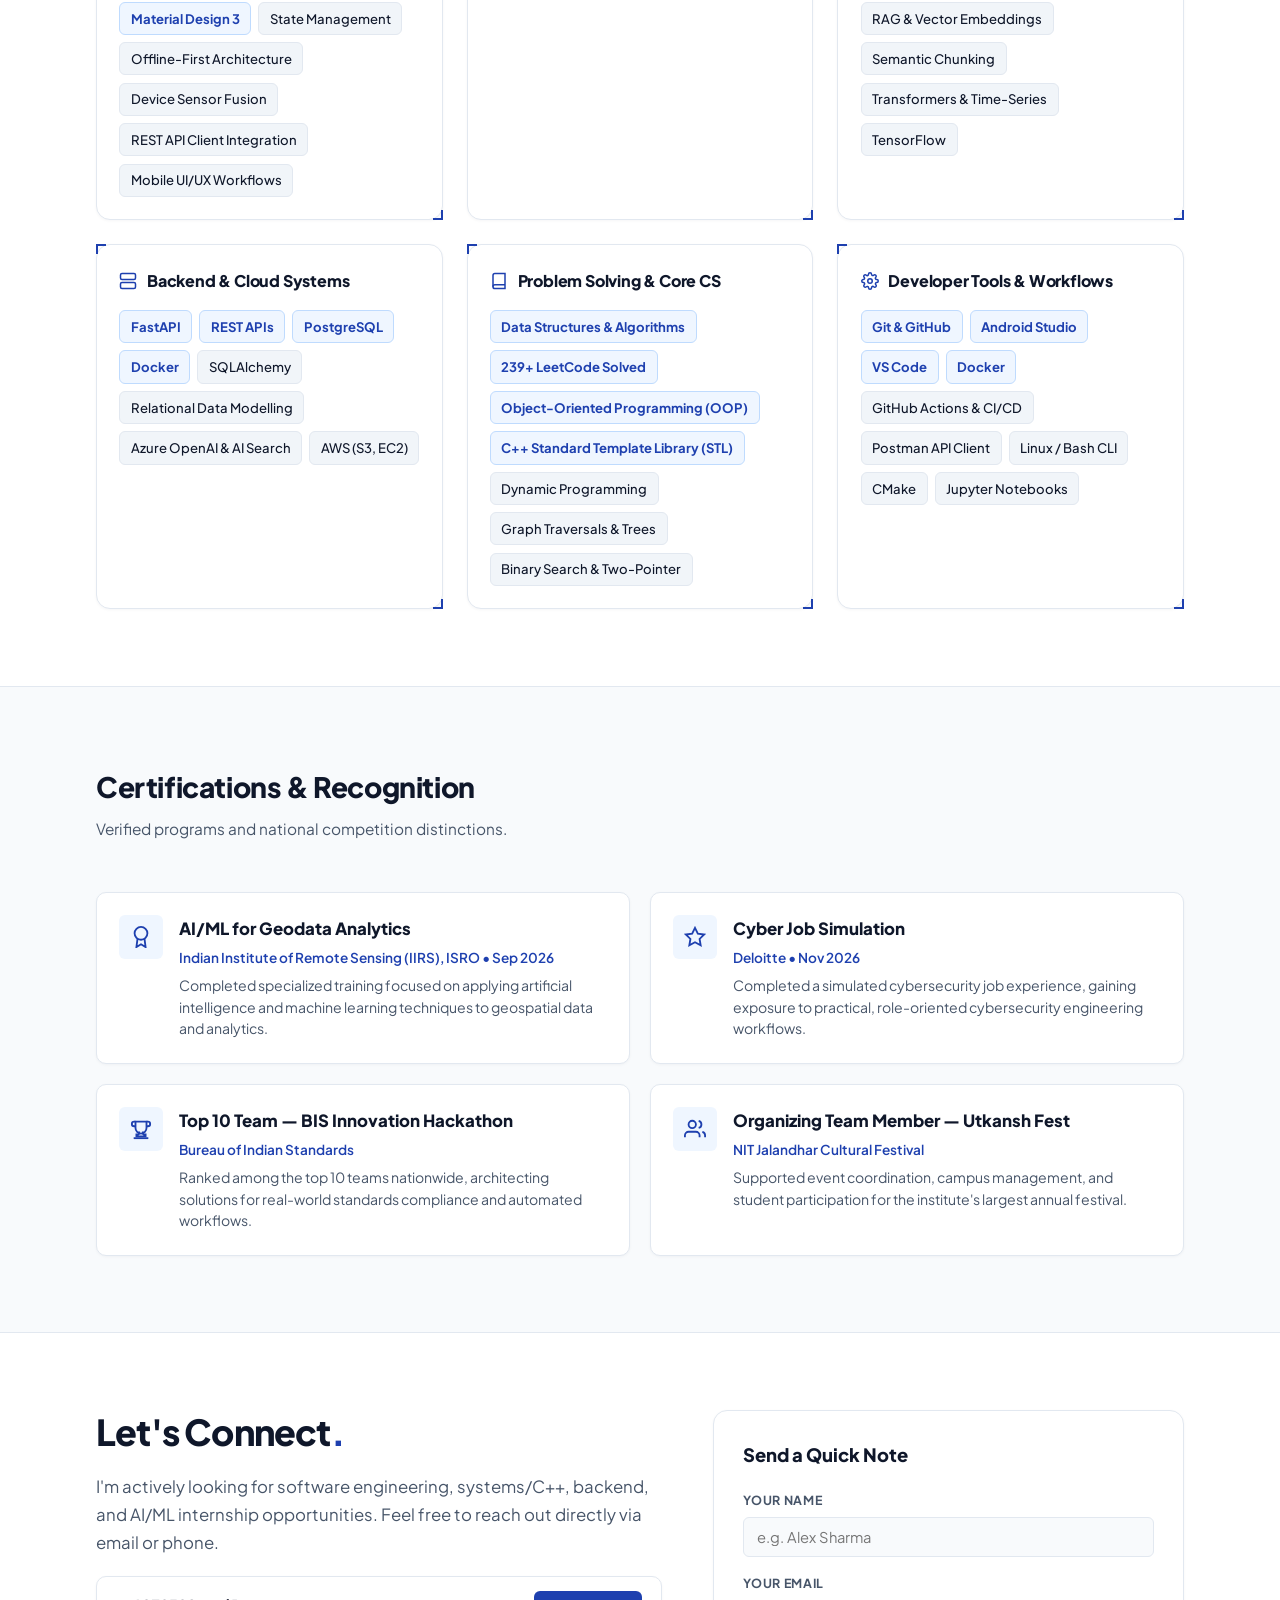
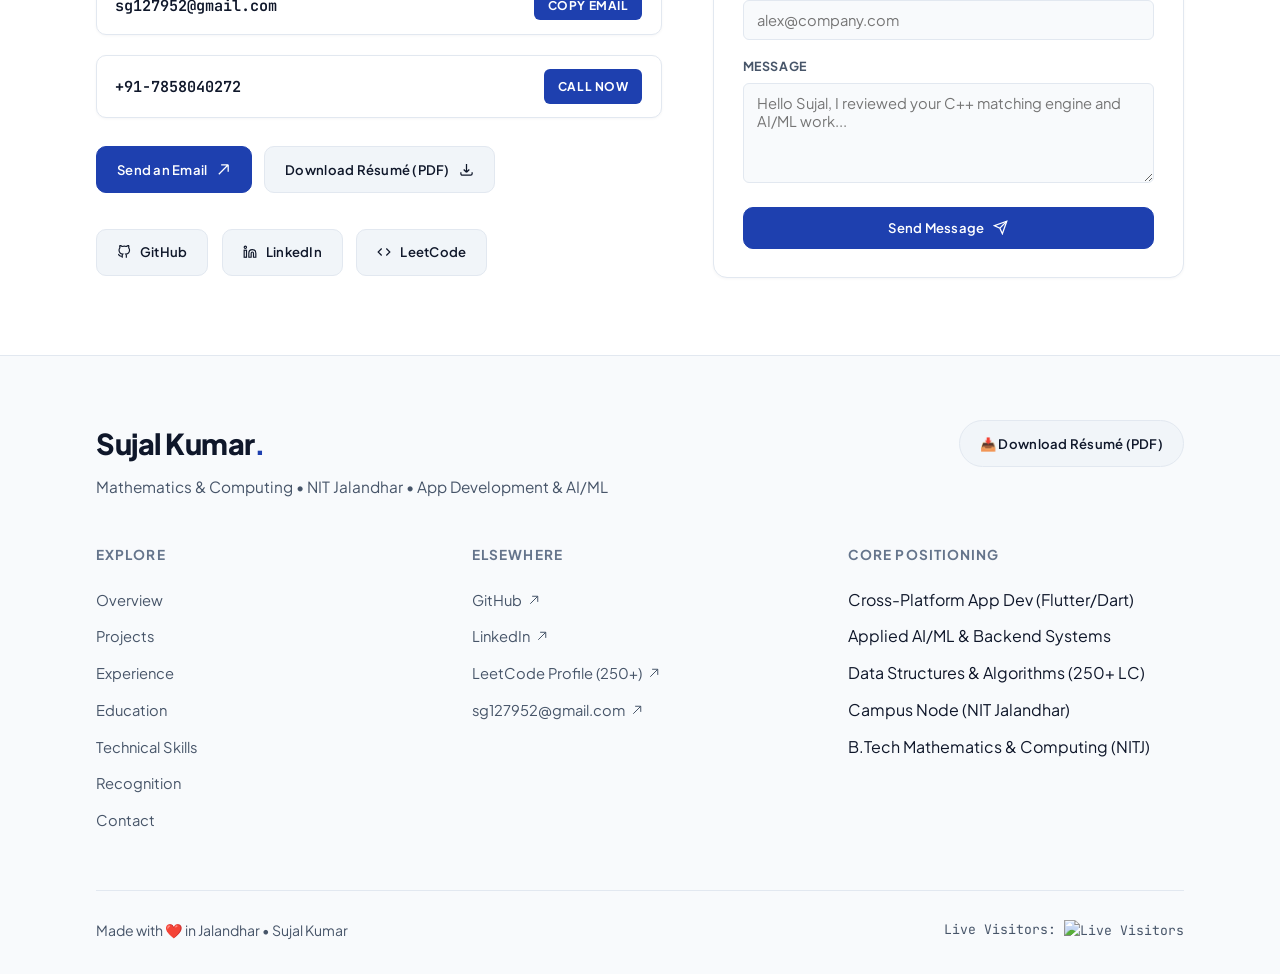
==== commit 67989acb: "feat: remove software engineering chip, showcase app development (Flutter/Dart) and technical skills" ====
--- a/index.html
+++ b/index.html
@@ -3,13 +3,13 @@
 <head>
   <meta charset="UTF-8">
   <meta name="viewport" content="width=device-width, initial-scale=1.0, maximum-scale=5.0">
-  <title>Sujal Kumar — Software Engineer &amp; Systems Builder</title>
-  <meta name="description" content="Sujal Kumar is a Mathematics &amp; Computing undergraduate at NIT Jalandhar specializing in Software Engineering, C++, AI/ML, and Backend Systems.">
+  <title>Sujal Kumar — App Developer, AI/ML &amp; Software Systems</title>
+  <meta name="description" content="Sujal Kumar is a Mathematics &amp; Computing undergraduate at NIT Jalandhar specializing in Mobile &amp; App Development (Flutter), AI/ML, and Software Engineering.">
   <link rel="icon" type="image/svg+xml" href="assets/images/avatar.svg">
   
   <!-- OpenGraph -->
-  <meta property="og:title" content="Sujal Kumar — Software Engineer &amp; Systems Builder">
-  <meta property="og:description" content="Software Engineer and Mathematics &amp; Computing student at NIT Jalandhar building software applications, applied AI/ML systems, and backend infrastructure.">
+  <meta property="og:title" content="Sujal Kumar — App Developer, AI/ML &amp; Software Systems">
+  <meta property="og:description" content="Mathematics &amp; Computing student at NIT Jalandhar building cross-platform mobile apps (Flutter/Dart), applied AI/ML systems, and backend services.">
   <meta property="og:type" content="website">
   
   <link rel="stylesheet" href="css/style.css">
@@ -100,21 +100,22 @@
         </h1>
         
         <p class="hero-lead">
-          I'm a <strong>Developer</strong> and Mathematics &amp; Computing student at <strong>NIT Jalandhar</strong>, building software applications, applied AI/ML systems, and backend infrastructure.
+          I'm a <strong>Developer</strong> and Mathematics &amp; Computing student at <strong>NIT Jalandhar</strong>, building cross-platform mobile applications, applied AI/ML systems, and robust backend services.
         </p>
 
         <p class="hero-note">
-          "Passionate about software engineering, data structures and algorithms, applied AI/ML, and building scalable, reliable applications from first principles."
+          "Passionate about mobile app development, data structures &amp; algorithms, applied AI/ML, and building scalable, reliable applications from first principles."
         </p>
 
         <!-- Focus Tags -->
         <div class="hero-focus-tags">
-          <span class="focus-chip">Software Engineering</span>
-          <span class="focus-chip">AI &amp; Machine Learning</span>
+          <span class="focus-chip highlight-green">App Development (Flutter &amp; Dart)</span>
+          <span class="focus-chip highlight">AI &amp; Machine Learning</span>
+          <span class="focus-chip highlight">Data Structures &amp; Algorithms</span>
+          <span class="focus-chip highlight-green">Firebase &amp; Cloud Workflows</span>
+          <span class="focus-chip">Backend (FastAPI &amp; REST)</span>
           <span class="focus-chip">C++ &amp; Python</span>
-          <span class="focus-chip">Backend Development</span>
-          <span class="focus-chip">FastAPI &amp; REST APIs</span>
-          <span class="focus-chip">Data Structures &amp; Algorithms</span>
+          <span class="focus-chip">PostgreSQL &amp; Docker</span>
         </div>
 
         <!-- Action Buttons -->
@@ -171,16 +172,20 @@
               <td class="val">B.Tech Mathematics &amp; Computing</td>
             </tr>
             <tr>
+              <td class="key">APP DEV</td>
+              <td class="val"><strong style="color: #34d399;">Flutter, Dart, Firebase (Android/iOS)</strong></td>
+            </tr>
+            <tr>
               <td class="key">PROBLEM SOLV</td>
               <td class="val"><strong id="heroLeetCodeCount">239+ LeetCode DSA</strong> Solved</td>
             </tr>
             <tr>
-              <td class="key">LANGUAGES</td>
-              <td class="val">C++, Python, Java, Dart</td>
+              <td class="key">AI &amp; BACKEND</td>
+              <td class="val">AI/ML, RAG, FastAPI, PostgreSQL, Docker</td>
             </tr>
             <tr>
-              <td class="key">BACKEND &amp; AI</td>
-              <td class="val">FastAPI, PostgreSQL, AI/ML &amp; RAG</td>
+              <td class="key">LANGUAGES</td>
+              <td class="val">C++, Python, Dart, Java, C</td>
             </tr>
             <tr>
               <td class="key">CAMPUS ROLE</td>
@@ -189,12 +194,14 @@
           </table>
 
           <div class="console-pills-row">
+            <span class="console-pill" style="color: #34d399; border-color: rgba(52, 211, 153, 0.4);">Flutter</span>
+            <span class="console-pill" style="color: #34d399; border-color: rgba(52, 211, 153, 0.4);">Dart</span>
+            <span class="console-pill" style="color: #34d399; border-color: rgba(52, 211, 153, 0.4);">Firebase</span>
+            <span class="console-pill">AI/ML</span>
+            <span class="console-pill">FastAPI</span>
             <span class="console-pill">C++</span>
             <span class="console-pill">Python</span>
-            <span class="console-pill">AI/ML</span>
-            <span class="console-pill">FastAPI</span>
             <span class="console-pill">PostgreSQL</span>
-            <span class="console-pill">Docker</span>
           </div>
         </div>
 
@@ -225,7 +232,7 @@
           <button class="filter-btn" data-filter="resume">Resume Core</button>
           <button class="filter-btn" data-filter="systems">C++ &amp; Systems</button>
           <button class="filter-btn" data-filter="ai">AI &amp; Machine Learning</button>
-          <button class="filter-btn" data-filter="mobile">Mobile &amp; Web</button>
+          <button class="filter-btn" data-filter="mobile">Mobile &amp; App Dev</button>
         </div>
       </div>
 
@@ -597,7 +604,7 @@
           <div class="academic-highlights">
             <h4>Academic Standing &amp; Coursework</h4>
             <p style="font-size: 0.94rem; color: var(--text); margin-bottom: 0.75rem;">
-              <strong>9.02 CGPA</strong> — Ranked among the <strong>top 10% of the batch</strong>.
+              <strong>9.02 CGPA</strong>.
             </p>
             <div class="coursework-tags">
               <span class="tag-pill">Python</span>
@@ -756,102 +763,117 @@
       <div class="section-header">
         <div>
           <h2 class="section-title">Technical Skills</h2>
-          <p class="section-subtitle">Core competencies across programming languages, backend systems, and AI.</p>
+          <p class="section-subtitle">Core competencies across mobile &amp; app development, AI/ML, backend systems, and algorithmic problem solving.</p>
         </div>
       </div>
 
       <div class="skills-matrix">
 
-        <!-- Card 1: Programming Languages -->
-        <div class="skill-category-card">
+        <!-- Card 1: Mobile & App Development (Highlighted) -->
+        <div class="skill-category-card tech-bracketed">
+          <div class="skill-cat-header">
+            <svg viewBox="0 0 24 24" fill="none" stroke="currentColor" stroke-width="2"><rect x="5" y="2" width="14" height="20" rx="2" ry="2"></rect><line x1="12" y1="18" x2="12.01" y2="18"></line></svg>
+            <h3 class="skill-cat-title">Mobile &amp; App Development</h3>
+          </div>
+          <div class="skill-badges-list">
+            <span class="skill-pill highlight-green">Flutter</span>
+            <span class="skill-pill highlight-green">Dart</span>
+            <span class="skill-pill highlight-green">Firebase (Auth &amp; Firestore)</span>
+            <span class="skill-pill highlight-green">Cross-Platform (Android / iOS / Web)</span>
+            <span class="skill-pill highlight">Material Design 3</span>
+            <span class="skill-pill">State Management</span>
+            <span class="skill-pill">Offline-First Architecture</span>
+            <span class="skill-pill">Device Sensor Fusion</span>
+            <span class="skill-pill">REST API Client Integration</span>
+            <span class="skill-pill">Mobile UI/UX Workflows</span>
+          </div>
+        </div>
+
+        <!-- Card 2: Programming Languages -->
+        <div class="skill-category-card tech-bracketed">
           <div class="skill-cat-header">
             <svg viewBox="0 0 24 24" fill="none" stroke="currentColor" stroke-width="2"><polyline points="16 18 22 12 16 6"></polyline><polyline points="8 6 2 12 8 18"></polyline></svg>
             <h3 class="skill-cat-title">Programming Languages</h3>
           </div>
           <div class="skill-badges-list">
-            <span class="skill-pill highlight">C</span>
             <span class="skill-pill highlight">C++</span>
             <span class="skill-pill highlight">Python</span>
-            <span class="skill-pill highlight">Dart</span>
-            <span class="skill-pill">Java</span>
-          </div>
-        </div>
-
-        <!-- Card 2: Computer Science -->
-        <div class="skill-category-card">
+            <span class="skill-pill highlight-green">Dart</span>
+            <span class="skill-pill highlight">Java</span>
+            <span class="skill-pill">C</span>
+            <span class="skill-pill">SQL</span>
+          </div>
+        </div>
+
+        <!-- Card 3: AI & Machine Learning -->
+        <div class="skill-category-card tech-bracketed">
           <div class="skill-cat-header">
-            <svg viewBox="0 0 24 24" fill="none" stroke="currentColor" stroke-width="2"><path d="M4 19.5A2.5 2.5 0 0 1 6.5 17H20"></path><path d="M6.5 2H20v20H6.5A2.5 2.5 0 0 1 4 19.5v-15A2.5 2.5 0 0 1 6.5 2z"></path></svg>
-            <h3 class="skill-cat-title">Computer Science</h3>
+            <svg viewBox="0 0 24 24" fill="none" stroke="currentColor" stroke-width="2"><circle cx="12" cy="12" r="10"></circle><path d="m4.93 4.93 4.24 4.24"></path><path d="m14.83 9.17 4.24-4.24"></path><path d="m14.83 14.83 4.24 4.24"></path><path d="m9.17 14.83-4.24 4.24"></path></svg>
+            <h3 class="skill-cat-title">AI &amp; Machine Learning</h3>
           </div>
           <div class="skill-badges-list">
-            <span class="skill-pill highlight">Data Structures &amp; Algorithms</span>
-            <span class="skill-pill highlight">OOP</span>
-            <span class="skill-pill highlight">Problem Solving</span>
-            <span class="skill-pill highlight">STL</span>
-          </div>
-        </div>
-
-        <!-- Card 3: Backend & Data -->
-        <div class="skill-category-card">
+            <span class="skill-pill highlight">Machine Learning</span>
+            <span class="skill-pill highlight">Model Fine-Tuning</span>
+            <span class="skill-pill highlight">Optimized Inferencing</span>
+            <span class="skill-pill highlight">Agent Loops (LangGraph)</span>
+            <span class="skill-pill">RAG &amp; Vector Embeddings</span>
+            <span class="skill-pill">Semantic Chunking</span>
+            <span class="skill-pill">Transformers &amp; Time-Series</span>
+            <span class="skill-pill">TensorFlow</span>
+          </div>
+        </div>
+
+        <!-- Card 4: Backend & Cloud Infrastructure -->
+        <div class="skill-category-card tech-bracketed">
           <div class="skill-cat-header">
             <svg viewBox="0 0 24 24" fill="none" stroke="currentColor" stroke-width="2"><rect x="2" y="2" width="20" height="8" rx="2" ry="2"></rect><rect x="2" y="14" width="20" height="8" rx="2" ry="2"></rect><line x1="6" y1="6" x2="6.01" y2="6"></line><line x1="6" y1="18" x2="6.01" y2="18"></line></svg>
-            <h3 class="skill-cat-title">Backend &amp; Data</h3>
+            <h3 class="skill-cat-title">Backend &amp; Cloud Systems</h3>
           </div>
           <div class="skill-badges-list">
             <span class="skill-pill highlight">FastAPI</span>
             <span class="skill-pill highlight">REST APIs</span>
             <span class="skill-pill highlight">PostgreSQL</span>
+            <span class="skill-pill highlight">Docker</span>
             <span class="skill-pill">SQLAlchemy</span>
             <span class="skill-pill">Relational Data Modelling</span>
-          </div>
-        </div>
-
-        <!-- Card 4: AI / Machine Learning -->
-        <div class="skill-category-card">
+            <span class="skill-pill">Azure OpenAI &amp; AI Search</span>
+            <span class="skill-pill">AWS (S3, EC2)</span>
+          </div>
+        </div>
+
+        <!-- Card 5: Problem Solving & Core Computer Science -->
+        <div class="skill-category-card tech-bracketed">
           <div class="skill-cat-header">
-            <svg viewBox="0 0 24 24" fill="none" stroke="currentColor" stroke-width="2"><circle cx="12" cy="12" r="10"></circle><path d="m4.93 4.93 4.24 4.24"></path><path d="m14.83 9.17 4.24-4.24"></path><path d="m14.83 14.83 4.24 4.24"></path><path d="m9.17 14.83-4.24 4.24"></path></svg>
-            <h3 class="skill-cat-title">AI &amp; Machine Learning</h3>
+            <svg viewBox="0 0 24 24" fill="none" stroke="currentColor" stroke-width="2"><path d="M4 19.5A2.5 2.5 0 0 1 6.5 17H20"></path><path d="M6.5 2H20v20H6.5A2.5 2.5 0 0 1 4 19.5v-15A2.5 2.5 0 0 1 6.5 2z"></path></svg>
+            <h3 class="skill-cat-title">Problem Solving &amp; Core CS</h3>
           </div>
           <div class="skill-badges-list">
-            <span class="skill-pill highlight">Machine Learning</span>
-            <span class="skill-pill highlight">Model Fine-Tuning</span>
-            <span class="skill-pill highlight">Optimized Inferencing</span>
-            <span class="skill-pill highlight">Agent Loops &amp; Workflows</span>
-            <span class="skill-pill">RAG &amp; Embeddings</span>
-            <span class="skill-pill">Vector Search</span>
-            <span class="skill-pill">LLMs &amp; Transformers</span>
-            <span class="skill-pill">TensorFlow</span>
-          </div>
-        </div>
-
-        <!-- Card 5: Cloud & Developer Tools -->
-        <div class="skill-category-card">
+            <span class="skill-pill highlight">Data Structures &amp; Algorithms</span>
+            <span class="skill-pill highlight">239+ LeetCode Solved</span>
+            <span class="skill-pill highlight">Object-Oriented Programming (OOP)</span>
+            <span class="skill-pill highlight">C++ Standard Template Library (STL)</span>
+            <span class="skill-pill">Dynamic Programming</span>
+            <span class="skill-pill">Graph Traversals &amp; Trees</span>
+            <span class="skill-pill">Binary Search &amp; Two-Pointer</span>
+          </div>
+        </div>
+
+        <!-- Card 6: Developer Tools & Workflows -->
+        <div class="skill-category-card tech-bracketed">
           <div class="skill-cat-header">
             <svg viewBox="0 0 24 24" fill="none" stroke="currentColor" stroke-width="2"><circle cx="12" cy="12" r="3"></circle><path d="M19.4 15a1.65 1.65 0 0 0 .33 1.82l.06.06a2 2 0 0 1 0 2.83 2 2 0 0 1-2.83 0l-.06-.06a1.65 1.65 0 0 0-1.82-.33 1.65 1.65 0 0 0-1 1.51V21a2 2 0 0 1-2 2 2 2 0 0 1-2-2v-.09A1.65 1.65 0 0 0 9 19.4a1.65 1.65 0 0 0-1.82.33l-.06.06a2 2 0 0 1-2.83 0 2 2 0 0 1 0-2.83l.06-.06a1.65 1.65 0 0 0 .33-1.82 1.65 1.65 0 0 0-1.51-1H3a2 2 0 0 1-2-2 2 2 0 0 1 2-2h.09A1.65 1.65 0 0 0 4.6 9a1.65 1.65 0 0 0-.33-1.82l-.06-.06a2 2 0 0 1 0-2.83 2 2 0 0 1 2.83 0l.06.06a1.65 1.65 0 0 0 1.82.33H9a1.65 1.65 0 0 0 1-1.51V3a2 2 0 0 1 2-2 2 2 0 0 1 2 2v.09a1.65 1.65 0 0 0 1 1.51 1.65 1.65 0 0 0 1.82-.33l.06-.06a2 2 0 0 1 2.83 0 2 2 0 0 1 0 2.83l-.06.06a1.65 1.65 0 0 0-.33 1.82V9a1.65 1.65 0 0 0 1.51 1H21a2 2 0 0 1 2 2 2 2 0 0 1-2 2h-.09a1.65 1.65 0 0 0-1.51 1z"></path></svg>
-            <h3 class="skill-cat-title">Cloud &amp; Developer Tools</h3>
+            <h3 class="skill-cat-title">Developer Tools &amp; Workflows</h3>
           </div>
           <div class="skill-badges-list">
-            <span class="skill-pill highlight">Azure OpenAI</span>
-            <span class="skill-pill highlight">Azure AI Search</span>
+            <span class="skill-pill highlight">Git &amp; GitHub</span>
+            <span class="skill-pill highlight">Android Studio</span>
+            <span class="skill-pill highlight">VS Code</span>
             <span class="skill-pill highlight">Docker</span>
-            <span class="skill-pill highlight">Git &amp; GitHub</span>
-            <span class="skill-pill">AWS (S3, EC2)</span>
-            <span class="skill-pill">Jupyter</span>
-          </div>
-        </div>
-
-        <!-- Card 6: Mobile & Frameworks -->
-        <div class="skill-category-card">
-          <div class="skill-cat-header">
-            <svg viewBox="0 0 24 24" fill="none" stroke="currentColor" stroke-width="2"><rect x="5" y="2" width="14" height="20" rx="2" ry="2"></rect><line x1="12" y1="18" x2="12.01" y2="18"></line></svg>
-            <h3 class="skill-cat-title">Mobile &amp; Frameworks</h3>
-          </div>
-          <div class="skill-badges-list">
-            <span class="skill-pill highlight">Flutter</span>
-            <span class="skill-pill highlight">Dart</span>
-            <span class="skill-pill highlight">Firebase</span>
-            <span class="skill-pill">Material Design 3</span>
-            <span class="skill-pill">Responsive Web</span>
+            <span class="skill-pill">GitHub Actions &amp; CI/CD</span>
+            <span class="skill-pill">Postman API Client</span>
+            <span class="skill-pill">Linux / Bash CLI</span>
+            <span class="skill-pill">CMake</span>
+            <span class="skill-pill">Jupyter Notebooks</span>
           </div>
         </div>
 
@@ -1013,7 +1035,7 @@
       <div class="footer-heading">
         <div>
           <h2 class="footer-title">Sujal Kumar<span class="dot">.</span></h2>
-          <p class="footer-intro">Mathematics &amp; Computing • NIT Jalandhar • Software Engineering &amp; AI/ML</p>
+          <p class="footer-intro">Mathematics &amp; Computing • NIT Jalandhar • App Development &amp; AI/ML</p>
         </div>
         <div style="display: flex; gap: 0.5rem;">
           <a href="assets/resume/Sujal_Kumar_Resume.pdf" download="Sujal_Kumar_Resume.pdf" class="button" style="border-radius: 9999px;">
@@ -1073,11 +1095,11 @@
         <div class="footer-group">
           <h3>Core Positioning</h3>
           <ul>
-            <li><span style="color: var(--text);">Software Engineering &amp; Applied AI/ML</span></li>
-            <li><span style="color: var(--text);">C++ Exchange Matching Engine</span></li>
+            <li><span style="color: var(--text);">Cross-Platform App Dev (Flutter/Dart)</span></li>
+            <li><span style="color: var(--text);">Applied AI/ML &amp; Backend Systems</span></li>
+            <li><span style="color: var(--text);">Data Structures &amp; Algorithms (250+ LC)</span></li>
             <li><span style="color: var(--text);">Campus Node (NIT Jalandhar)</span></li>
-            <li><span style="color: var(--text);">GirlScript Summer of Code (GSSoC)</span></li>
-            <li><span style="color: var(--text);">B.Tech Mathematics &amp; Computing (NIT Jalandhar)</span></li>
+            <li><span style="color: var(--text);">B.Tech Mathematics &amp; Computing (NITJ)</span></li>
           </ul>
         </div>
 
--- a/css/style.css
+++ b/css/style.css
@@ -530,6 +530,20 @@
   border-color: var(--accent-border);
 }
 
+.focus-chip.highlight-green {
+  background: var(--success-light);
+  color: var(--success);
+  border-color: var(--success-border);
+  font-weight: 700;
+}
+
+.focus-chip.highlight-purple {
+  background: var(--purple-light);
+  color: var(--purple);
+  border-color: var(--purple-border);
+  font-weight: 700;
+}
+
 .hero-actions {
   display: flex;
   flex-wrap: wrap;
@@ -1490,7 +1504,6 @@
   min-width: 0;
   max-width: 100%;
 }
-}
 
 .gh-heatmap-img {
   max-width: none;
@@ -1554,8 +1567,6 @@
   font-weight: 600;
   justify-content: center;
 }
-  gap: 0.4rem;
-}
 
 /* ==========================================================================
    TECHNICAL SKILLS MATRIX
@@ -1621,6 +1632,20 @@
   color: var(--accent);
   font-weight: 700;
   border: 1px solid var(--accent-border);
+}
+
+.skill-pill.highlight-green {
+  background: var(--success-light);
+  color: var(--success);
+  font-weight: 700;
+  border: 1px solid var(--success-border);
+}
+
+.skill-pill.highlight-purple {
+  background: var(--purple-light);
+  color: var(--purple);
+  font-weight: 700;
+  border: 1px solid var(--purple-border);
 }
 
 /* ==========================================================================
